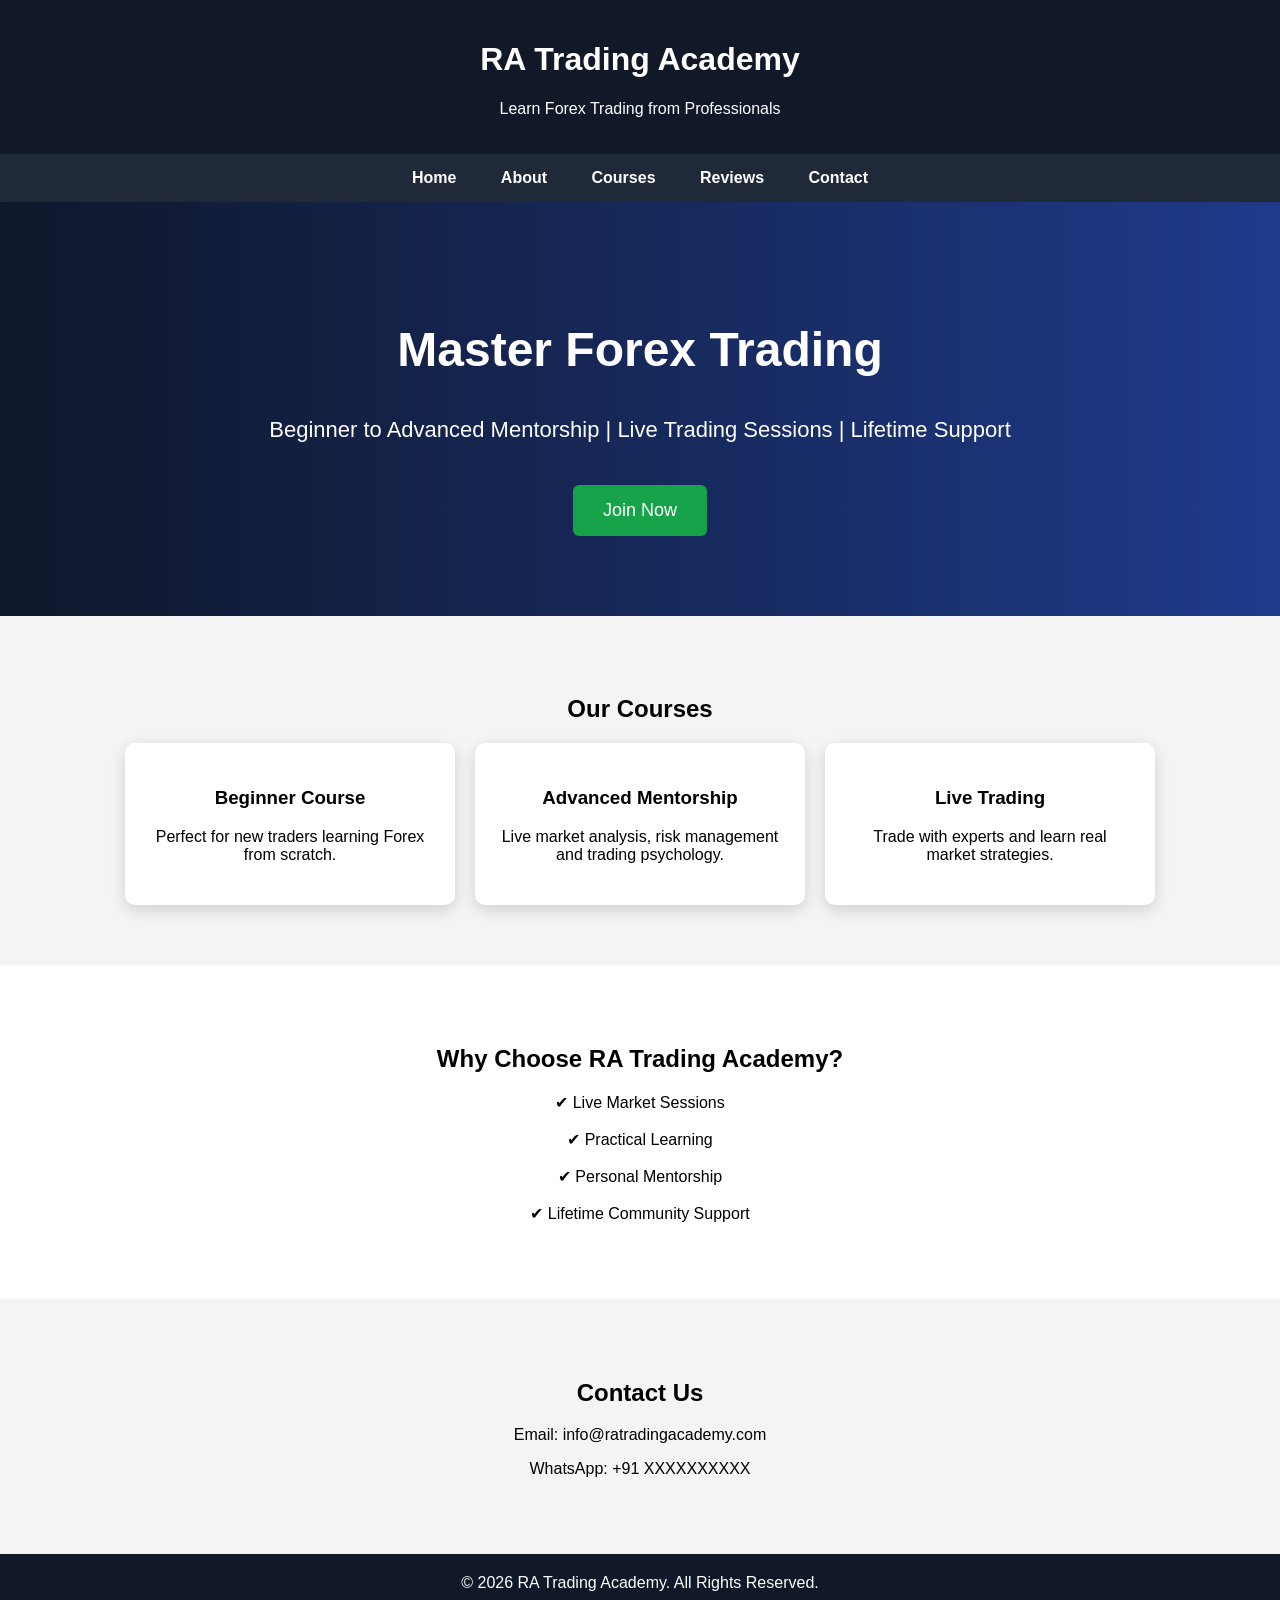
==== index.html @ 9c7c142a "Create index.html" ====
<!DOCTYPE html>
<html lang="en">
<head>
<meta charset="UTF-8">
<meta name="viewport" content="width=device-width, initial-scale=1.0">
<title>RA Trading Academy</title>

<style>
body{
font-family:Arial, sans-serif;
margin:0;
padding:0;
background:#f4f4f4;
}

header{
background:#111827;
color:white;
padding:20px;
text-align:center;
}

nav{
background:#1f2937;
padding:15px;
text-align:center;
}

nav a{
color:white;
text-decoration:none;
margin:20px;
font-weight:bold;
}

.hero{
padding:80px 20px;
text-align:center;
background:linear-gradient(to right,#0f172a,#1e3a8a);
color:white;
}

.hero h1{
font-size:48px;
}

.hero p{
font-size:22px;
}

.button{
display:inline-block;
padding:15px 30px;
background:#16a34a;
color:white;
text-decoration:none;
border-radius:6px;
margin-top:20px;
font-size:18px;
}

.section{
padding:60px;
text-align:center;
}

.cards{
display:flex;
justify-content:center;
gap:20px;
flex-wrap:wrap;
}

.card{
background:white;
padding:25px;
width:280px;
border-radius:10px;
box-shadow:0 5px 15px rgba(0,0,0,.15);
}

footer{
background:#111827;
color:white;
text-align:center;
padding:20px;
}
</style>

</head>

<body>

<header>
<h1>RA Trading Academy</h1>
<p>Learn Forex Trading from Professionals</p>
</header>

<nav>
<a href="#">Home</a>
<a href="#">About</a>
<a href="#">Courses</a>
<a href="#">Reviews</a>
<a href="#">Contact</a>
</nav>

<section class="hero">

<h1>Master Forex Trading</h1>

<p>Beginner to Advanced Mentorship | Live Trading Sessions | Lifetime Support</p>

<a class="button" href="https://wa.me/91YOURNUMBER">Join Now</a>

</section>

<section class="section">

<h2>Our Courses</h2>

<div class="cards">

<div class="card">
<h3>Beginner Course</h3>
<p>Perfect for new traders learning Forex from scratch.</p>
</div>

<div class="card">
<h3>Advanced Mentorship</h3>
<p>Live market analysis, risk management and trading psychology.</p>
</div>

<div class="card">
<h3>Live Trading</h3>
<p>Trade with experts and learn real market strategies.</p>
</div>

</div>

</section>

<section class="section" style="background:white;">

<h2>Why Choose RA Trading Academy?</h2>

<p>
✔ Live Market Sessions<br><br>
✔ Practical Learning<br><br>
✔ Personal Mentorship<br><br>
✔ Lifetime Community Support
</p>

</section>

<section class="section">

<h2>Contact Us</h2>

<p>Email: info@ratradingacademy.com</p>

<p>WhatsApp: +91 XXXXXXXXXX</p>

</section>

<footer>

© 2026 RA Trading Academy. All Rights Reserved.

</footer>

</body>

</html>
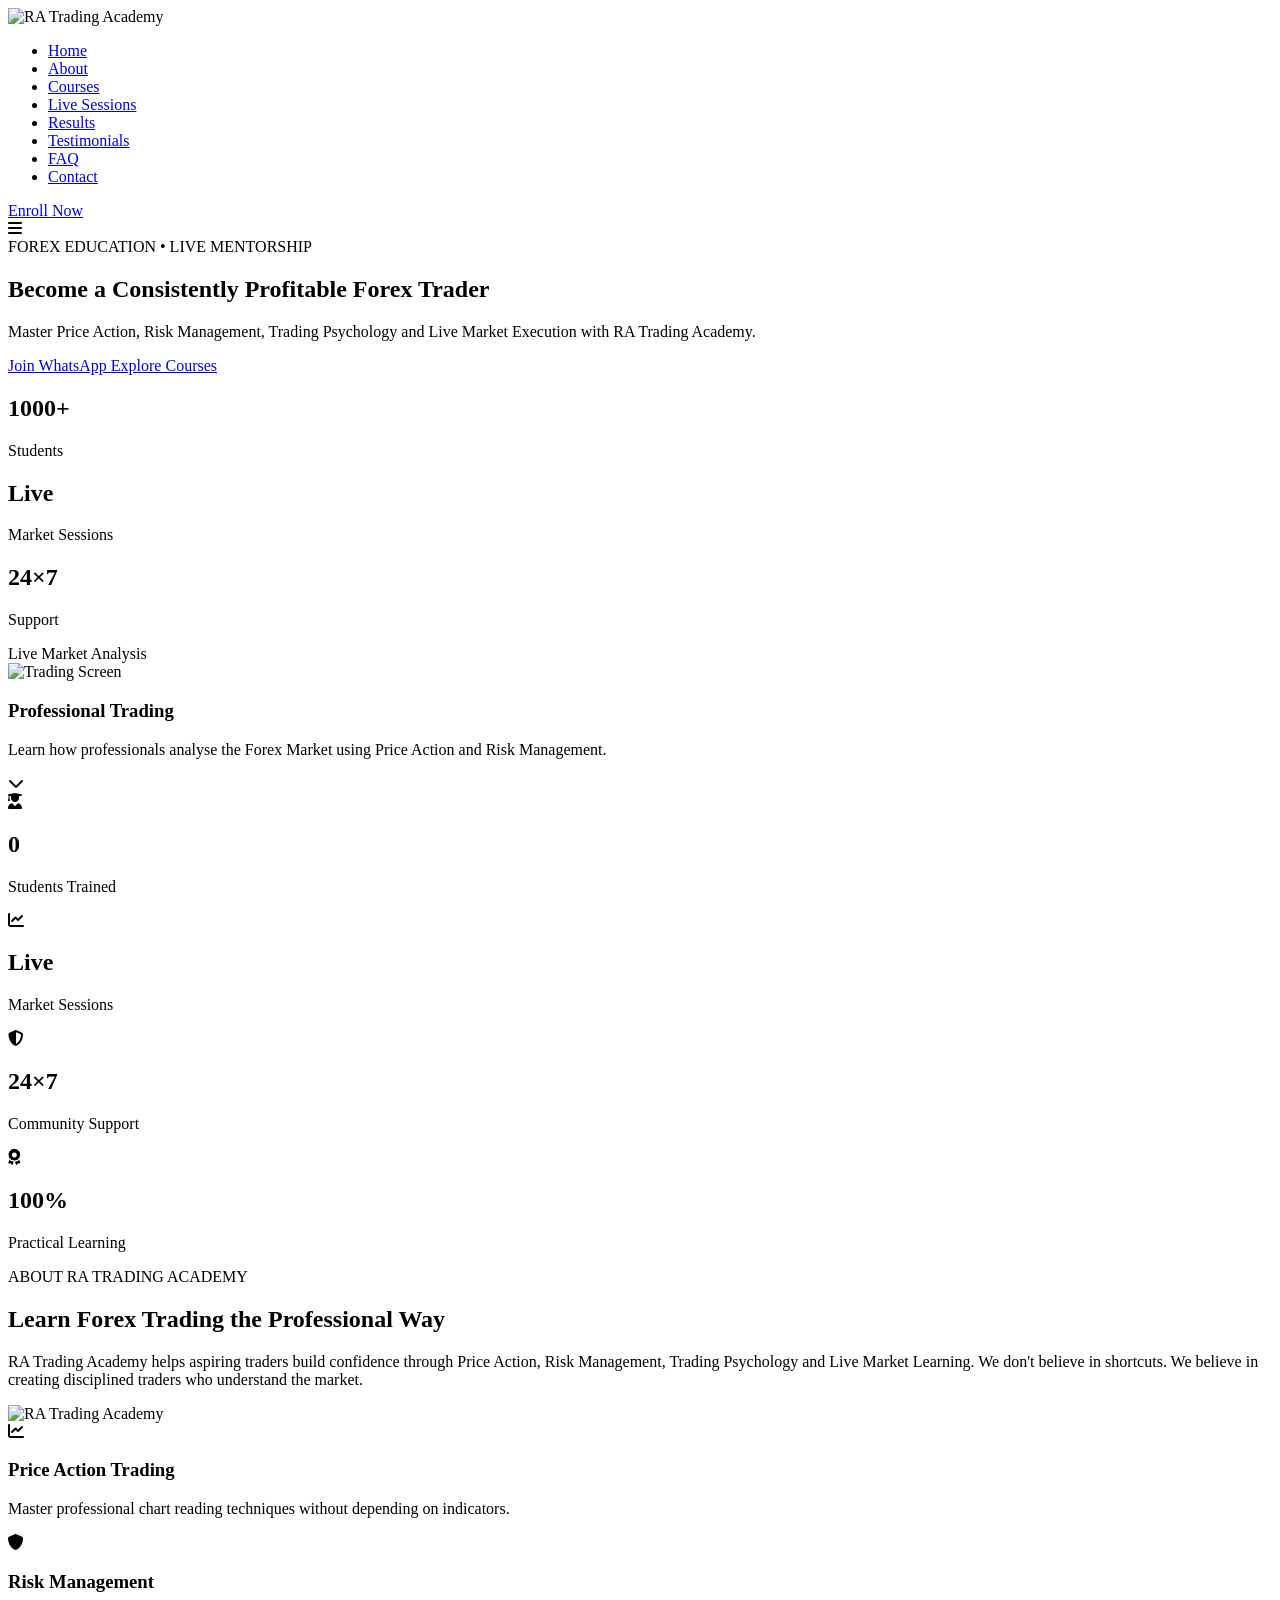
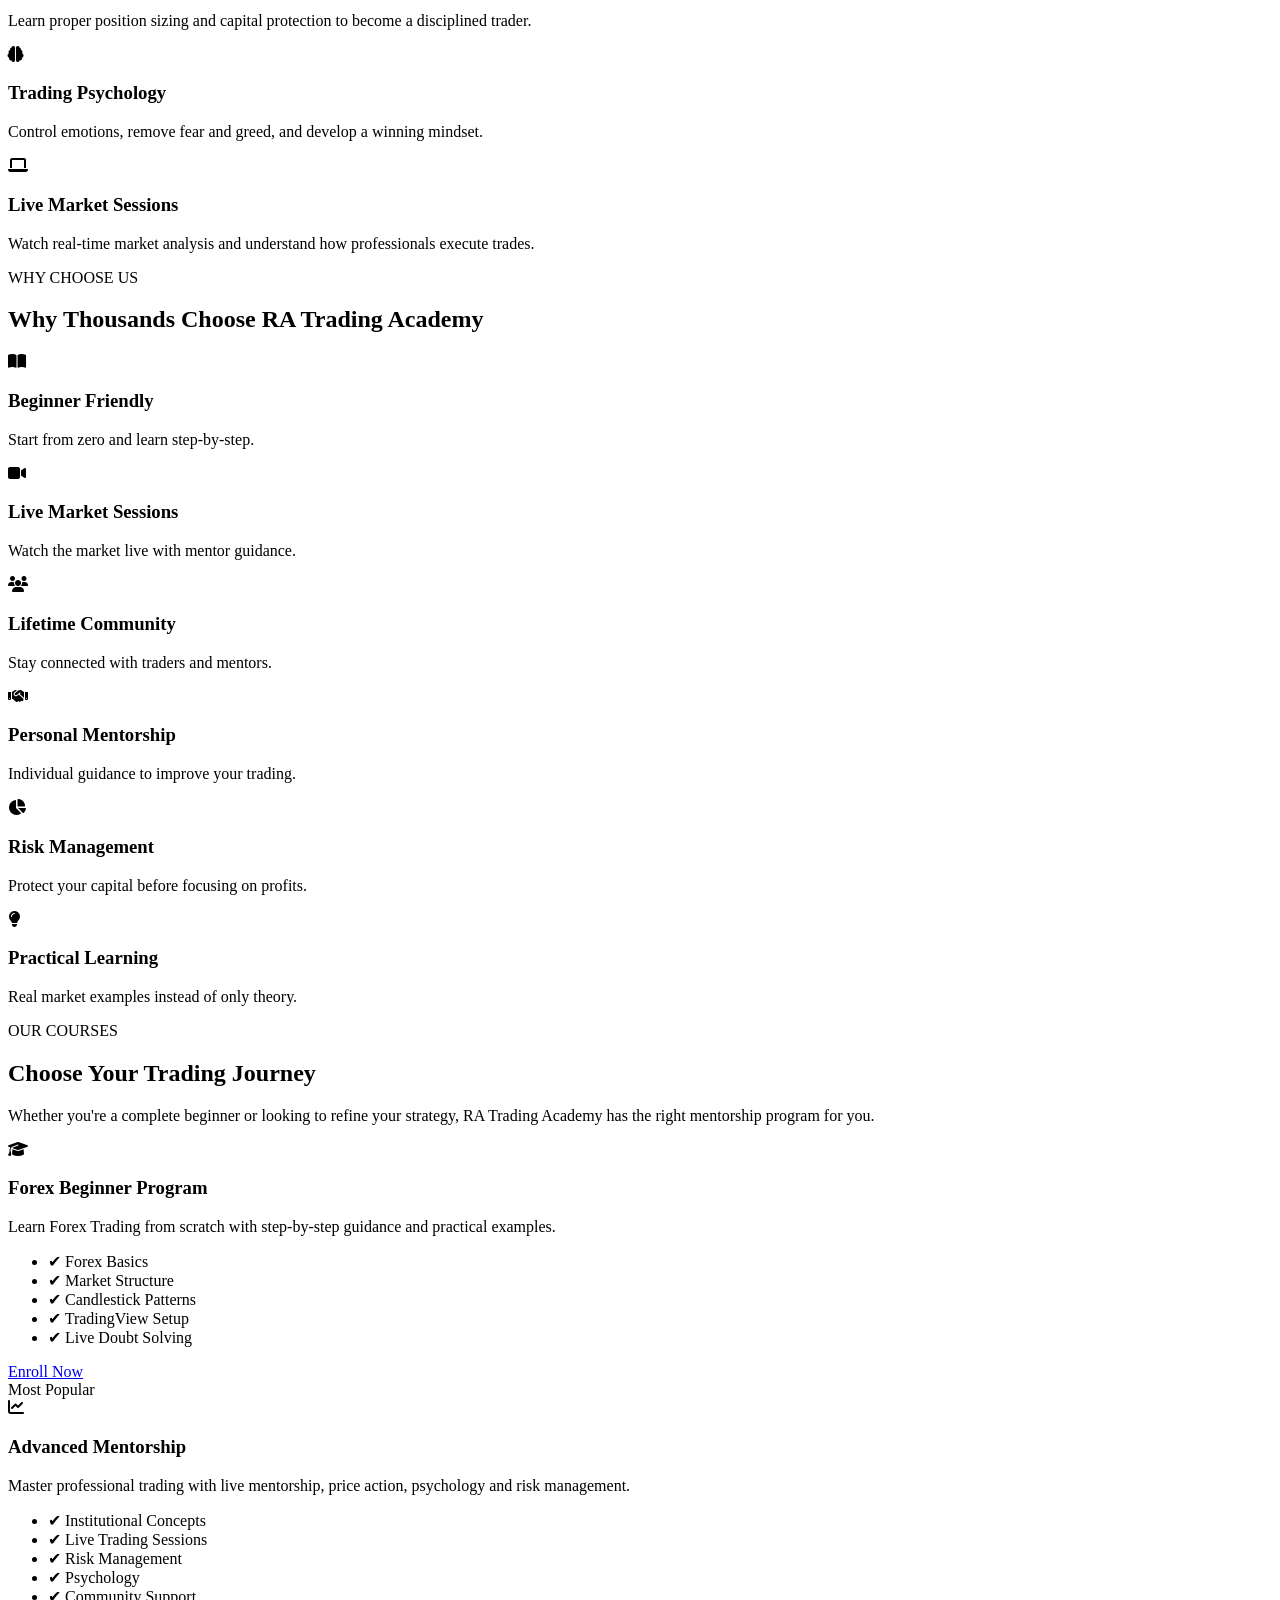
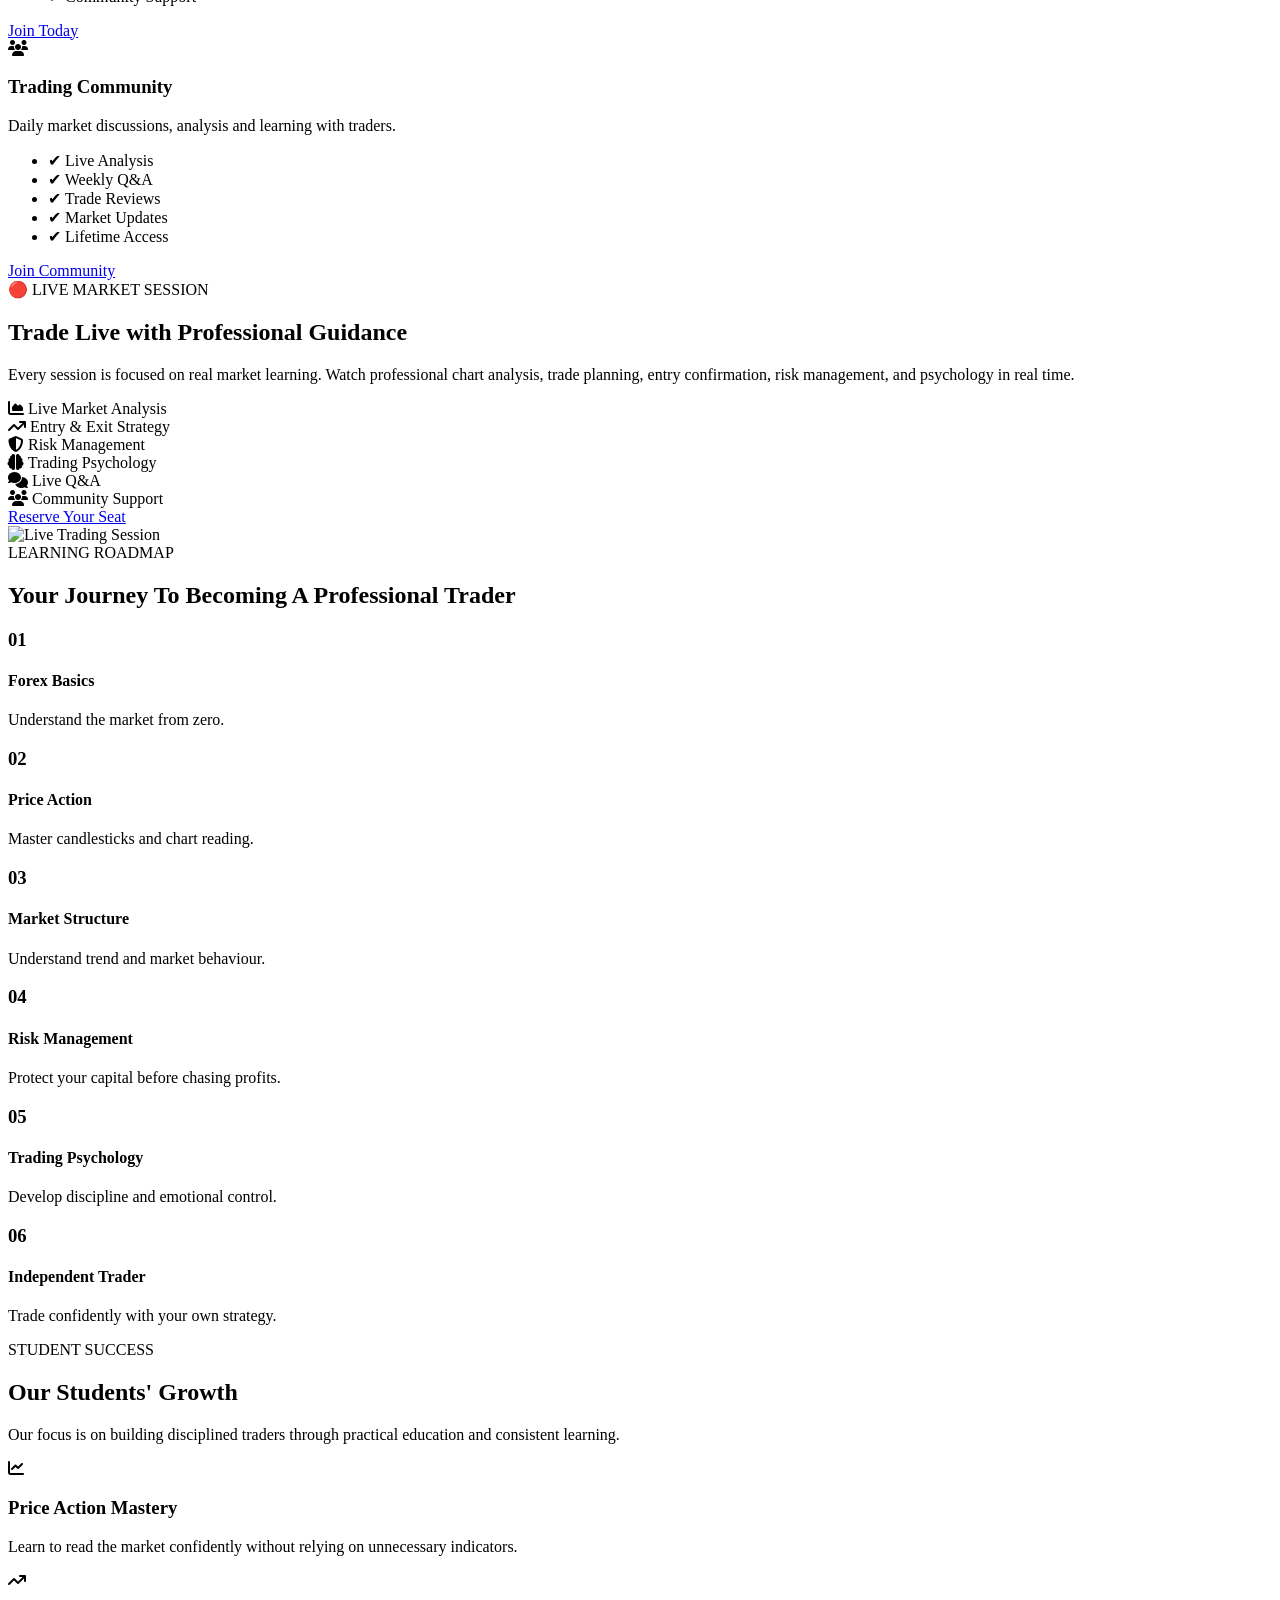
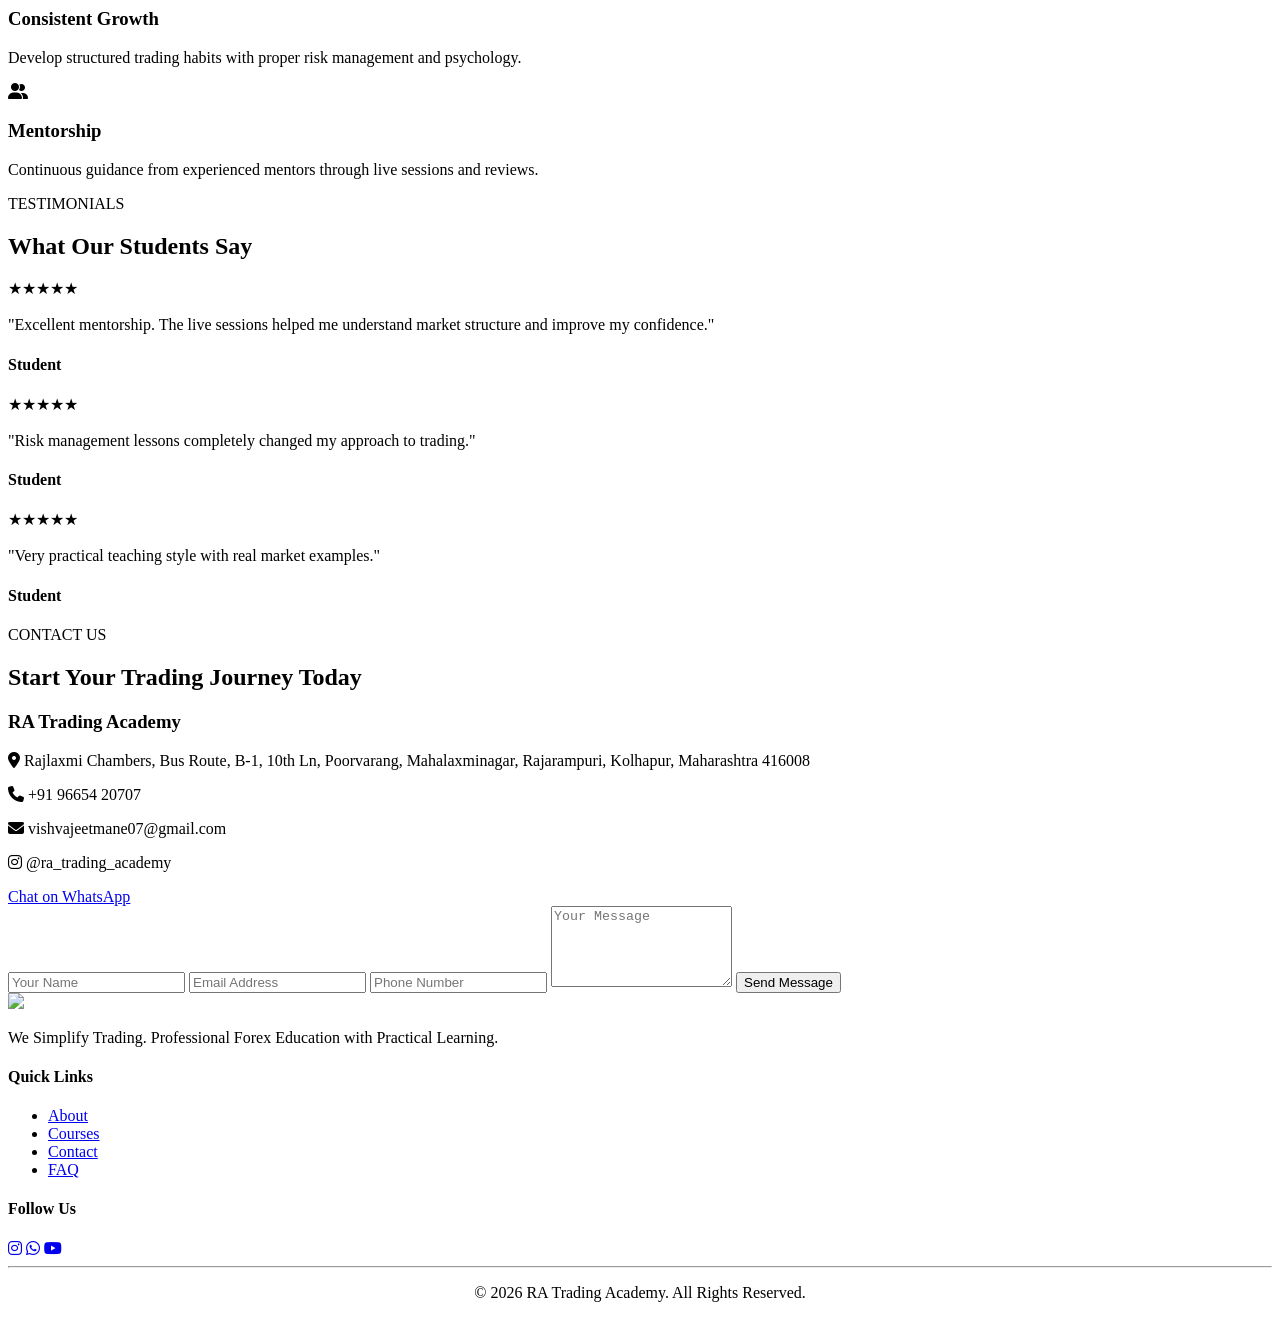
==== commit 5c745bfd: "Update index.html" ====
--- a/index.html
+++ b/index.html
@@ -1,173 +1,1085 @@
 <!DOCTYPE html>
 <html lang="en">
+
 <head>
+
 <meta charset="UTF-8">
+<meta http-equiv="X-UA-Compatible" content="IE=edge">
 <meta name="viewport" content="width=device-width, initial-scale=1.0">
-<title>RA Trading Academy</title>
-
-<style>
-body{
-font-family:Arial, sans-serif;
-margin:0;
-padding:0;
-background:#f4f4f4;
-}
-
-header{
-background:#111827;
-color:white;
-padding:20px;
-text-align:center;
-}
-
-nav{
-background:#1f2937;
-padding:15px;
-text-align:center;
-}
-
-nav a{
-color:white;
-text-decoration:none;
-margin:20px;
-font-weight:bold;
-}
-
-.hero{
-padding:80px 20px;
-text-align:center;
-background:linear-gradient(to right,#0f172a,#1e3a8a);
-color:white;
-}
-
-.hero h1{
-font-size:48px;
-}
-
-.hero p{
-font-size:22px;
-}
-
-.button{
-display:inline-block;
-padding:15px 30px;
-background:#16a34a;
-color:white;
-text-decoration:none;
-border-radius:6px;
-margin-top:20px;
-font-size:18px;
-}
-
-.section{
-padding:60px;
-text-align:center;
-}
-
-.cards{
-display:flex;
-justify-content:center;
-gap:20px;
-flex-wrap:wrap;
-}
-
-.card{
-background:white;
-padding:25px;
-width:280px;
-border-radius:10px;
-box-shadow:0 5px 15px rgba(0,0,0,.15);
-}
-
-footer{
-background:#111827;
-color:white;
-text-align:center;
-padding:20px;
-}
-</style>
+
+<title>RA Trading Academy | Master Forex Trading Professionally</title>
+
+<meta name="description"
+content="Join RA Trading Academy and master Forex Trading with Live Market Sessions, Price Action, Risk Management and Personal Mentorship.">
+
+<meta name="keywords"
+content="Forex Trading, Trading Academy, Price Action, Risk Management, Live Trading, Kolhapur">
+
+<meta name="author"
+content="RA Trading Academy">
+
+<link rel="preconnect" href="https://fonts.googleapis.com">
+
+<link rel="preconnect"
+href="https://fonts.gstatic.com"
+crossorigin>
+
+<link href="https://fonts.googleapis.com/css2?family=Poppins:wght@300;400;500;600;700;800&display=swap"
+rel="stylesheet">
+
+<link rel="stylesheet"
+href="css/style.css">
+
+<link rel="stylesheet"
+href="https://cdnjs.cloudflare.com/ajax/libs/font-awesome/6.6.0/css/all.min.css">
 
 </head>
 
 <body>
 
+<div class="loader">
+
+<div class="spinner"></div>
+
+</div>
+
 <header>
-<h1>RA Trading Academy</h1>
-<p>Learn Forex Trading from Professionals</p>
+
+<nav class="navbar">
+
+<div class="logo">
+
+<img src="images/logo.png" alt="RA Trading Academy">
+
+</div>
+
+<ul class="nav-links">
+
+<li><a href="#home">Home</a></li>
+
+<li><a href="#about">About</a></li>
+
+<li><a href="#courses">Courses</a></li>
+
+<li><a href="#live">Live Sessions</a></li>
+
+<li><a href="#results">Results</a></li>
+
+<li><a href="#reviews">Testimonials</a></li>
+
+<li><a href="#faq">FAQ</a></li>
+
+<li><a href="#contact">Contact</a></li>
+
+</ul>
+
+<a href="https://wa.me/919665420707" class="nav-btn">
+
+Enroll Now
+
+</a>
+
+<div class="menu-btn">
+
+<i class="fa-solid fa-bars"></i>
+
+</div>
+
+</nav>
+
 </header>
 
-<nav>
-<a href="#">Home</a>
-<a href="#">About</a>
-<a href="#">Courses</a>
-<a href="#">Reviews</a>
-<a href="#">Contact</a>
-</nav>
-
-<section class="hero">
-
-<h1>Master Forex Trading</h1>
-
-<p>Beginner to Advanced Mentorship | Live Trading Sessions | Lifetime Support</p>
-
-<a class="button" href="https://wa.me/91YOURNUMBER">Join Now</a>
+<section class="hero" id="home">
+
+<div class="hero-bg"></div>
+
+<div class="floating-circle circle1"></div>
+
+<div class="floating-circle circle2"></div>
+
+<div class="floating-circle circle3"></div>
+
+<div class="container">
+
+<div class="hero-left">
+
+<span class="hero-tag">
+
+FOREX EDUCATION • LIVE MENTORSHIP
+
+</span>
+
+<h1>
+
+Become a
+
+<span>Consistently</span>
+
+Profitable
+
+Forex Trader
+
+</h1>
+
+<p>
+
+Master Price Action, Risk Management,
+
+Trading Psychology and Live Market Execution
+
+with RA Trading Academy.
+
+</p>
+
+<div class="hero-buttons">
+
+<a href="https://wa.me/919665420707"
+
+class="btn-primary">
+
+Join WhatsApp
+
+</a>
+
+<a href="#courses"
+
+class="btn-secondary">
+
+Explore Courses
+
+</a>
+
+</div>
+
+<div class="hero-stats">
+
+<div>
+
+<h2>1000+</h2>
+
+<p>Students</p>
+
+</div>
+
+<div>
+
+<h2>Live</h2>
+
+<p>Market Sessions</p>
+
+</div>
+
+<div>
+
+<h2>24×7</h2>
+
+<p>Support</p>
+
+</div>
+
+</div>
+
+</div>
+
+<div class="hero-right">
+
+<div class="trading-card">
+
+<div class="card-header">
+
+<span class="green-dot"></span>
+
+Live Market Analysis
+
+</div>
+
+<img src="images/trading-screen.png"
+
+alt="Trading Screen">
+
+<div class="profit-box">
+
+<h3>Professional Trading</h3>
+
+<p>
+
+Learn how professionals analyse the Forex Market
+
+using Price Action and Risk Management.
+
+</p>
+
+</div>
+
+</div>
+
+</div>
+
+</div>
+
+<div class="scroll-down">
+
+<i class="fa-solid fa-chevron-down"></i>
+
+</div>
 
 </section>
-
-<section class="section">
-
-<h2>Our Courses</h2>
-
-<div class="cards">
-
-<div class="card">
-<h3>Beginner Course</h3>
-<p>Perfect for new traders learning Forex from scratch.</p>
-</div>
-
-<div class="card">
-<h3>Advanced Mentorship</h3>
-<p>Live market analysis, risk management and trading psychology.</p>
-</div>
-
-<div class="card">
-<h3>Live Trading</h3>
-<p>Trade with experts and learn real market strategies.</p>
-</div>
-
-</div>
+<!-- ===========================
+     Statistics Section
+============================ -->
+
+<section class="stats-section">
+
+    <div class="container stats-container">
+
+        <div class="stat-card">
+            <i class="fa-solid fa-user-graduate"></i>
+            <h2 class="counter" data-target="1000">0</h2>
+            <p>Students Trained</p>
+        </div>
+
+        <div class="stat-card">
+            <i class="fa-solid fa-chart-line"></i>
+            <h2>Live</h2>
+            <p>Market Sessions</p>
+        </div>
+
+        <div class="stat-card">
+            <i class="fa-solid fa-shield-halved"></i>
+            <h2>24×7</h2>
+            <p>Community Support</p>
+        </div>
+
+        <div class="stat-card">
+            <i class="fa-solid fa-award"></i>
+            <h2>100%</h2>
+            <p>Practical Learning</p>
+        </div>
+
+    </div>
 
 </section>
 
-<section class="section" style="background:white;">
-
-<h2>Why Choose RA Trading Academy?</h2>
-
-<p>
-✔ Live Market Sessions<br><br>
-✔ Practical Learning<br><br>
-✔ Personal Mentorship<br><br>
-✔ Lifetime Community Support
-</p>
+<!-- ===========================
+      About Section
+============================ -->
+
+<section class="about" id="about">
+
+<div class="container">
+
+<div class="section-title">
+
+<span>ABOUT RA TRADING ACADEMY</span>
+
+<h2>
+Learn Forex Trading the Professional Way
+</h2>
+
+<p>
+
+RA Trading Academy helps aspiring traders build confidence through
+Price Action, Risk Management, Trading Psychology and Live Market
+Learning.
+
+We don't believe in shortcuts.
+
+We believe in creating disciplined traders who understand the market.
+
+</p>
+
+</div>
+
+<div class="about-grid">
+
+<div class="about-image">
+
+<img src="images/about-trader.png" alt="RA Trading Academy">
+
+</div>
+
+<div class="about-content">
+
+<div class="feature-box">
+
+<i class="fa-solid fa-chart-line"></i>
+
+<div>
+
+<h3>Price Action Trading</h3>
+
+<p>
+
+Master professional chart reading techniques
+without depending on indicators.
+
+</p>
+
+</div>
+
+</div>
+
+<div class="feature-box">
+
+<i class="fa-solid fa-shield"></i>
+
+<div>
+
+<h3>Risk Management</h3>
+
+<p>
+
+Learn proper position sizing and capital
+protection to become a disciplined trader.
+
+</p>
+
+</div>
+
+</div>
+
+<div class="feature-box">
+
+<i class="fa-solid fa-brain"></i>
+
+<div>
+
+<h3>Trading Psychology</h3>
+
+<p>
+
+Control emotions, remove fear and greed,
+and develop a winning mindset.
+
+</p>
+
+</div>
+
+</div>
+
+<div class="feature-box">
+
+<i class="fa-solid fa-laptop"></i>
+
+<div>
+
+<h3>Live Market Sessions</h3>
+
+<p>
+
+Watch real-time market analysis and
+understand how professionals execute trades.
+
+</p>
+
+</div>
+
+</div>
+
+</div>
+
+</div>
+
+</div>
 
 </section>
 
-<section class="section">
-
-<h2>Contact Us</h2>
-
-<p>Email: info@ratradingacademy.com</p>
-
-<p>WhatsApp: +91 XXXXXXXXXX</p>
+<!-- ===========================
+      Why Choose Us
+============================ -->
+
+<section class="why-us">
+
+<div class="container">
+
+<div class="section-title">
+
+<span>WHY CHOOSE US</span>
+
+<h2>
+Why Thousands Choose RA Trading Academy
+</h2>
+
+</div>
+
+<div class="why-grid">
+
+<div class="why-card">
+
+<i class="fa-solid fa-book-open"></i>
+
+<h3>Beginner Friendly</h3>
+
+<p>
+
+Start from zero and learn step-by-step.
+
+</p>
+
+</div>
+
+<div class="why-card">
+
+<i class="fa-solid fa-video"></i>
+
+<h3>Live Market Sessions</h3>
+
+<p>
+
+Watch the market live with mentor guidance.
+
+</p>
+
+</div>
+
+<div class="why-card">
+
+<i class="fa-solid fa-users"></i>
+
+<h3>Lifetime Community</h3>
+
+<p>
+
+Stay connected with traders and mentors.
+
+</p>
+
+</div>
+
+<div class="why-card">
+
+<i class="fa-solid fa-handshake"></i>
+
+<h3>Personal Mentorship</h3>
+
+<p>
+
+Individual guidance to improve your trading.
+
+</p>
+
+</div>
+
+<div class="why-card">
+
+<i class="fa-solid fa-chart-pie"></i>
+
+<h3>Risk Management</h3>
+
+<p>
+
+Protect your capital before focusing on profits.
+
+</p>
+
+</div>
+
+<div class="why-card">
+
+<i class="fa-solid fa-lightbulb"></i>
+
+<h3>Practical Learning</h3>
+
+<p>
+
+Real market examples instead of only theory.
+
+</p>
+
+</div>
+
+</div>
+
+</div>
 
 </section>
+<!-- ===========================
+        OUR COURSES
+=========================== -->
+
+<section class="courses" id="courses">
+
+    <div class="container">
+
+        <div class="section-title">
+
+            <span>OUR COURSES</span>
+
+            <h2>Choose Your Trading Journey</h2>
+
+            <p>
+                Whether you're a complete beginner or looking to refine your
+                strategy, RA Trading Academy has the right mentorship program
+                for you.
+            </p>
+
+        </div>
+
+        <div class="course-grid">
+
+            <div class="course-card">
+
+                <div class="course-icon">
+                    <i class="fa-solid fa-graduation-cap"></i>
+                </div>
+
+                <h3>Forex Beginner Program</h3>
+
+                <p>
+                    Learn Forex Trading from scratch with step-by-step
+                    guidance and practical examples.
+                </p>
+
+                <ul>
+
+                    <li>✔ Forex Basics</li>
+
+                    <li>✔ Market Structure</li>
+
+                    <li>✔ Candlestick Patterns</li>
+
+                    <li>✔ TradingView Setup</li>
+
+                    <li>✔ Live Doubt Solving</li>
+
+                </ul>
+
+                <a href="https://wa.me/919665420707" class="course-btn">
+
+                    Enroll Now
+
+                </a>
+
+            </div>
+
+            <div class="course-card featured">
+
+                <span class="badge">Most Popular</span>
+
+                <div class="course-icon">
+
+                    <i class="fa-solid fa-chart-line"></i>
+
+                </div>
+
+                <h3>Advanced Mentorship</h3>
+
+                <p>
+
+                    Master professional trading with live mentorship,
+                    price action, psychology and risk management.
+
+                </p>
+
+                <ul>
+
+                    <li>✔ Institutional Concepts</li>
+
+                    <li>✔ Live Trading Sessions</li>
+
+                    <li>✔ Risk Management</li>
+
+                    <li>✔ Psychology</li>
+
+                    <li>✔ Community Support</li>
+
+                </ul>
+
+                <a href="https://wa.me/919665420707" class="course-btn">
+
+                    Join Today
+
+                </a>
+
+            </div>
+
+            <div class="course-card">
+
+                <div class="course-icon">
+
+                    <i class="fa-solid fa-users"></i>
+
+                </div>
+
+                <h3>Trading Community</h3>
+
+                <p>
+
+                    Daily market discussions,
+                    analysis and learning with traders.
+
+                </p>
+
+                <ul>
+
+                    <li>✔ Live Analysis</li>
+
+                    <li>✔ Weekly Q&A</li>
+
+                    <li>✔ Trade Reviews</li>
+
+                    <li>✔ Market Updates</li>
+
+                    <li>✔ Lifetime Access</li>
+
+                </ul>
+
+                <a href="https://wa.me/919665420707" class="course-btn">
+
+                    Join Community
+
+                </a>
+
+            </div>
+
+        </div>
+
+    </div>
+
+</section>
+
+
+
+<!-- ===========================
+      LIVE MARKET SESSION
+=========================== -->
+
+<section class="live-session" id="live">
+
+<div class="container live-container">
+
+<div class="live-left">
+
+<span class="live-tag">
+
+🔴 LIVE MARKET SESSION
+
+</span>
+
+<h2>
+
+Trade Live with Professional Guidance
+
+</h2>
+
+<p>
+
+Every session is focused on real market learning.
+Watch professional chart analysis,
+trade planning,
+entry confirmation,
+risk management,
+and psychology in real time.
+
+</p>
+
+<div class="live-features">
+
+<div>
+
+<i class="fa-solid fa-chart-area"></i>
+
+<span>Live Market Analysis</span>
+
+</div>
+
+<div>
+
+<i class="fa-solid fa-arrow-trend-up"></i>
+
+<span>Entry & Exit Strategy</span>
+
+</div>
+
+<div>
+
+<i class="fa-solid fa-shield-halved"></i>
+
+<span>Risk Management</span>
+
+</div>
+
+<div>
+
+<i class="fa-solid fa-brain"></i>
+
+<span>Trading Psychology</span>
+
+</div>
+
+<div>
+
+<i class="fa-solid fa-comments"></i>
+
+<span>Live Q&A</span>
+
+</div>
+
+<div>
+
+<i class="fa-solid fa-users"></i>
+
+<span>Community Support</span>
+
+</div>
+
+</div>
+
+<a href="https://wa.me/919665420707"
+
+class="btn-primary">
+
+Reserve Your Seat
+
+</a>
+
+</div>
+
+<div class="live-right">
+
+<img src="images/live-session.png"
+
+alt="Live Trading Session">
+
+</div>
+
+</div>
+
+</section>
+
+
+
+<!-- ===========================
+        LEARNING ROADMAP
+=========================== -->
+
+<section class="roadmap">
+
+<div class="container">
+
+<div class="section-title">
+
+<span>LEARNING ROADMAP</span>
+
+<h2>
+
+Your Journey To Becoming A Professional Trader
+
+</h2>
+
+</div>
+
+<div class="timeline">
+
+<div class="step">
+
+<h3>01</h3>
+
+<h4>Forex Basics</h4>
+
+<p>Understand the market from zero.</p>
+
+</div>
+
+<div class="step">
+
+<h3>02</h3>
+
+<h4>Price Action</h4>
+
+<p>Master candlesticks and chart reading.</p>
+
+</div>
+
+<div class="step">
+
+<h3>03</h3>
+
+<h4>Market Structure</h4>
+
+<p>Understand trend and market behaviour.</p>
+
+</div>
+
+<div class="step">
+
+<h3>04</h3>
+
+<h4>Risk Management</h4>
+
+<p>Protect your capital before chasing profits.</p>
+
+</div>
+
+<div class="step">
+
+<h3>05</h3>
+
+<h4>Trading Psychology</h4>
+
+<p>Develop discipline and emotional control.</p>
+
+</div>
+
+<div class="step">
+
+<h3>06</h3>
+
+<h4>Independent Trader</h4>
+
+<p>Trade confidently with your own strategy.</p>
+
+</div>
+
+</div>
+
+</div>
+
+</section>
+  <!-- ===========================
+        STUDENT RESULTS
+=========================== -->
+
+<section class="results" id="results">
+
+    <div class="container">
+
+        <div class="section-title">
+            <span>STUDENT SUCCESS</span>
+            <h2>Our Students' Growth</h2>
+            <p>Our focus is on building disciplined traders through practical education and consistent learning.</p>
+        </div>
+
+        <div class="results-grid">
+
+            <div class="result-card">
+                <i class="fa-solid fa-chart-line"></i>
+                <h3>Price Action Mastery</h3>
+                <p>Learn to read the market confidently without relying on unnecessary indicators.</p>
+            </div>
+
+            <div class="result-card">
+                <i class="fa-solid fa-arrow-trend-up"></i>
+                <h3>Consistent Growth</h3>
+                <p>Develop structured trading habits with proper risk management and psychology.</p>
+            </div>
+
+            <div class="result-card">
+                <i class="fa-solid fa-user-group"></i>
+                <h3>Mentorship</h3>
+                <p>Continuous guidance from experienced mentors through live sessions and reviews.</p>
+            </div>
+
+        </div>
+
+    </div>
+
+</section>
+
+<!-- ===========================
+      TESTIMONIALS
+=========================== -->
+
+<section class="testimonials" id="reviews">
+
+<div class="container">
+
+<div class="section-title">
+
+<span>TESTIMONIALS</span>
+
+<h2>What Our Students Say</h2>
+
+</div>
+
+<div class="testimonial-slider">
+
+<div class="testimonial-card">
+
+<p>
+
+★★★★★
+
+<br><br>
+
+"Excellent mentorship. The live sessions helped me understand market structure and improve my confidence."
+
+</p>
+
+<h4>Student</h4>
+
+</div>
+
+<div class="testimonial-card">
+
+<p>
+
+★★★★★
+
+<br><br>
+
+"Risk management lessons completely changed my approach to trading."
+
+</p>
+
+<h4>Student</h4>
+
+</div>
+
+<div class="testimonial-card">
+
+<p>
+
+★★★★★
+
+<br><br>
+
+"Very practical teaching style with real market examples."
+
+</p>
+
+<h4>Student</h4>
+
+</div>
+
+</div>
+
+</div>
+
+</section>
+
+<!-- ===========================
+      CONTACT
+=========================== -->
+
+<section class="contact" id="contact">
+
+<div class="container">
+
+<div class="section-title">
+
+<span>CONTACT US</span>
+
+<h2>Start Your Trading Journey Today</h2>
+
+</div>
+
+<div class="contact-grid">
+
+<div>
+
+<h3>RA Trading Academy</h3>
+
+<p><i class="fa-solid fa-location-dot"></i> Rajlaxmi Chambers, Bus Route, B-1, 10th Ln, Poorvarang, Mahalaxminagar, Rajarampuri, Kolhapur, Maharashtra 416008</p>
+
+<p><i class="fa-solid fa-phone"></i> +91 96654 20707</p>
+
+<p><i class="fa-solid fa-envelope"></i> vishvajeetmane07@gmail.com</p>
+
+<p><i class="fa-brands fa-instagram"></i> @ra_trading_academy</p>
+
+<a href="https://wa.me/919665420707" class="btn-primary">
+
+Chat on WhatsApp
+
+</a>
+
+</div>
+
+<div>
+
+<form>
+
+<input type="text" placeholder="Your Name" required>
+
+<input type="email" placeholder="Email Address" required>
+
+<input type="tel" placeholder="Phone Number">
+
+<textarea rows="5" placeholder="Your Message"></textarea>
+
+<button class="btn-primary">
+
+Send Message
+
+</button>
+
+</form>
+
+</div>
+
+</div>
+
+</div>
+
+</section>
 
 <footer>
 
+<div class="container">
+
+<div class="footer-content">
+
+<div>
+
+<img src="images/logo.png" width="120">
+
+<p>
+
+We Simplify Trading.
+
+Professional Forex Education with Practical Learning.
+
+</p>
+
+</div>
+
+<div>
+
+<h4>Quick Links</h4>
+
+<ul>
+
+<li><a href="#about">About</a></li>
+
+<li><a href="#courses">Courses</a></li>
+
+<li><a href="#contact">Contact</a></li>
+
+<li><a href="#faq">FAQ</a></li>
+
+</ul>
+
+</div>
+
+<div>
+
+<h4>Follow Us</h4>
+
+<a href="#"><i class="fab fa-instagram"></i></a>
+
+<a href="#"><i class="fab fa-whatsapp"></i></a>
+
+<a href="#"><i class="fab fa-youtube"></i></a>
+
+</div>
+
+</div>
+
+<hr>
+
+<p style="text-align:center;">
+
 © 2026 RA Trading Academy. All Rights Reserved.
 
+</p>
+
+</div>
+
 </footer>
 
+<script src="js/script.js"></script>
+
 </body>
 
 </html>
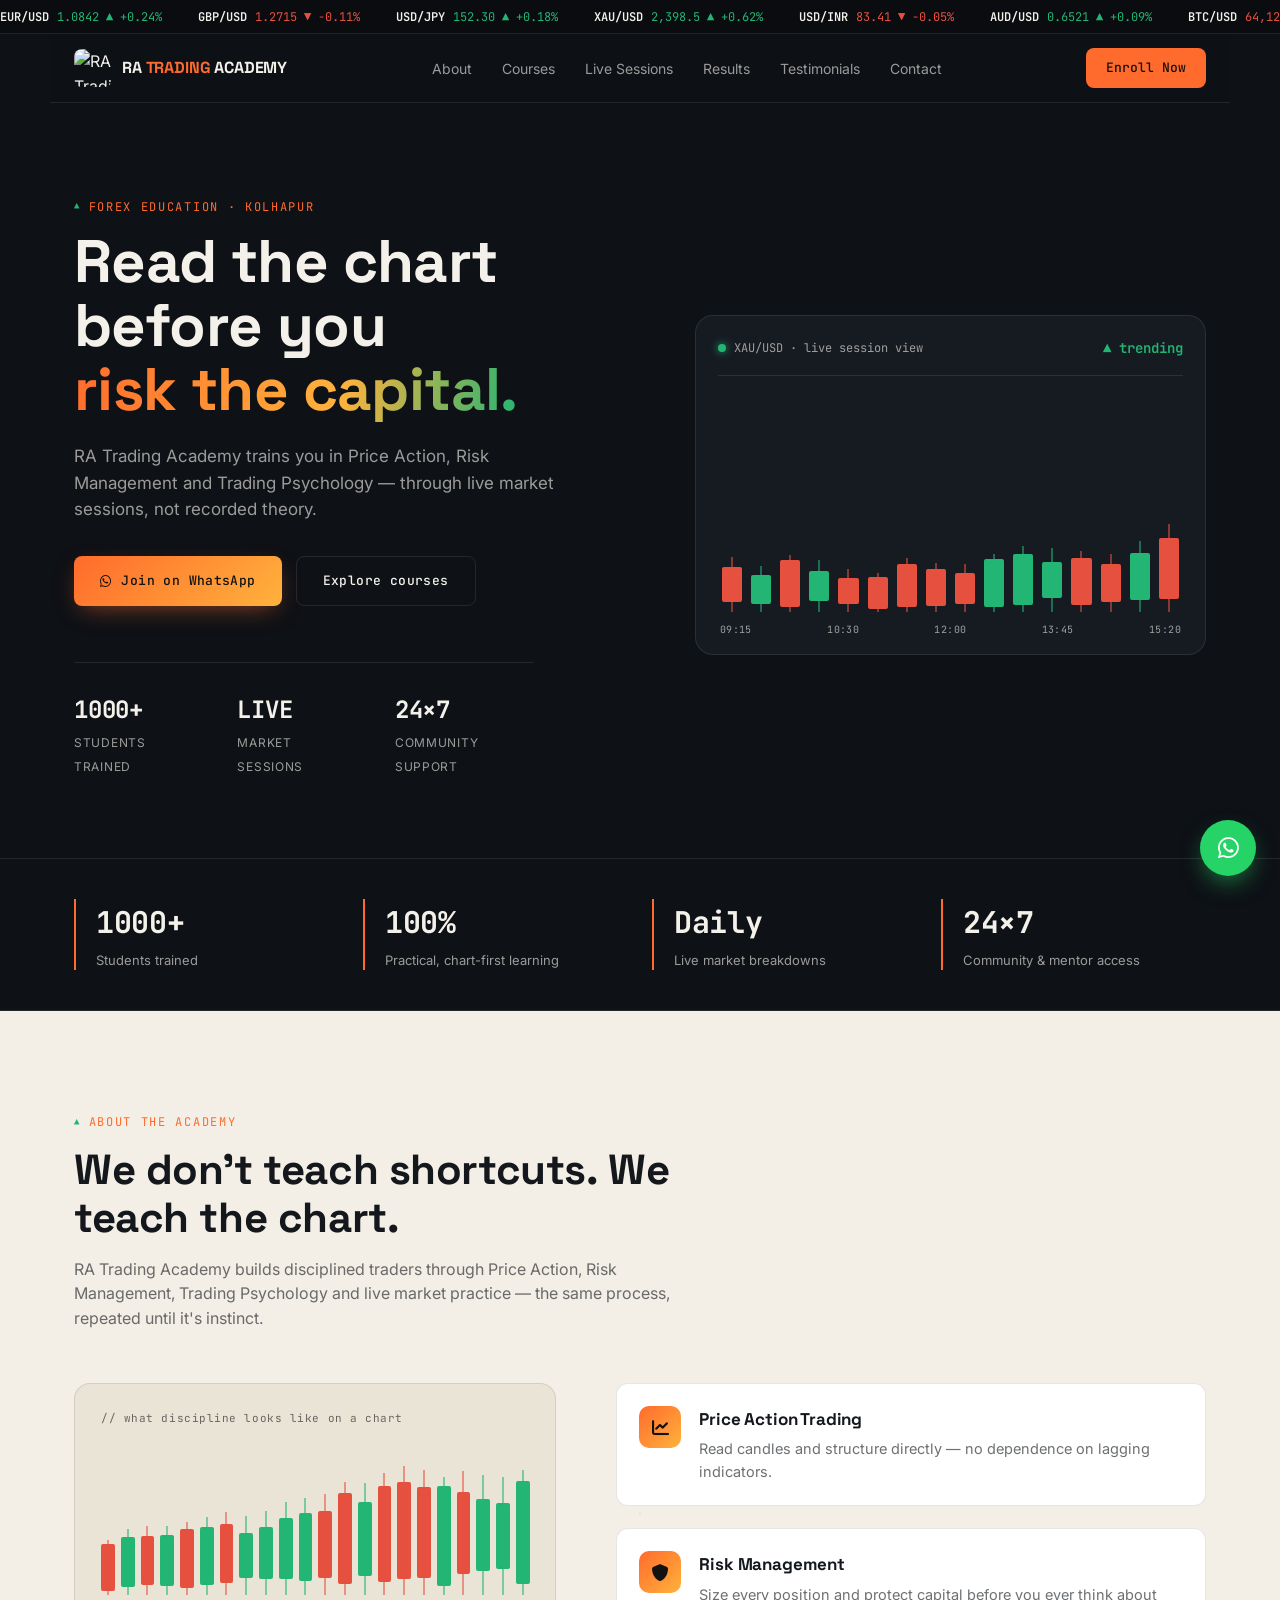
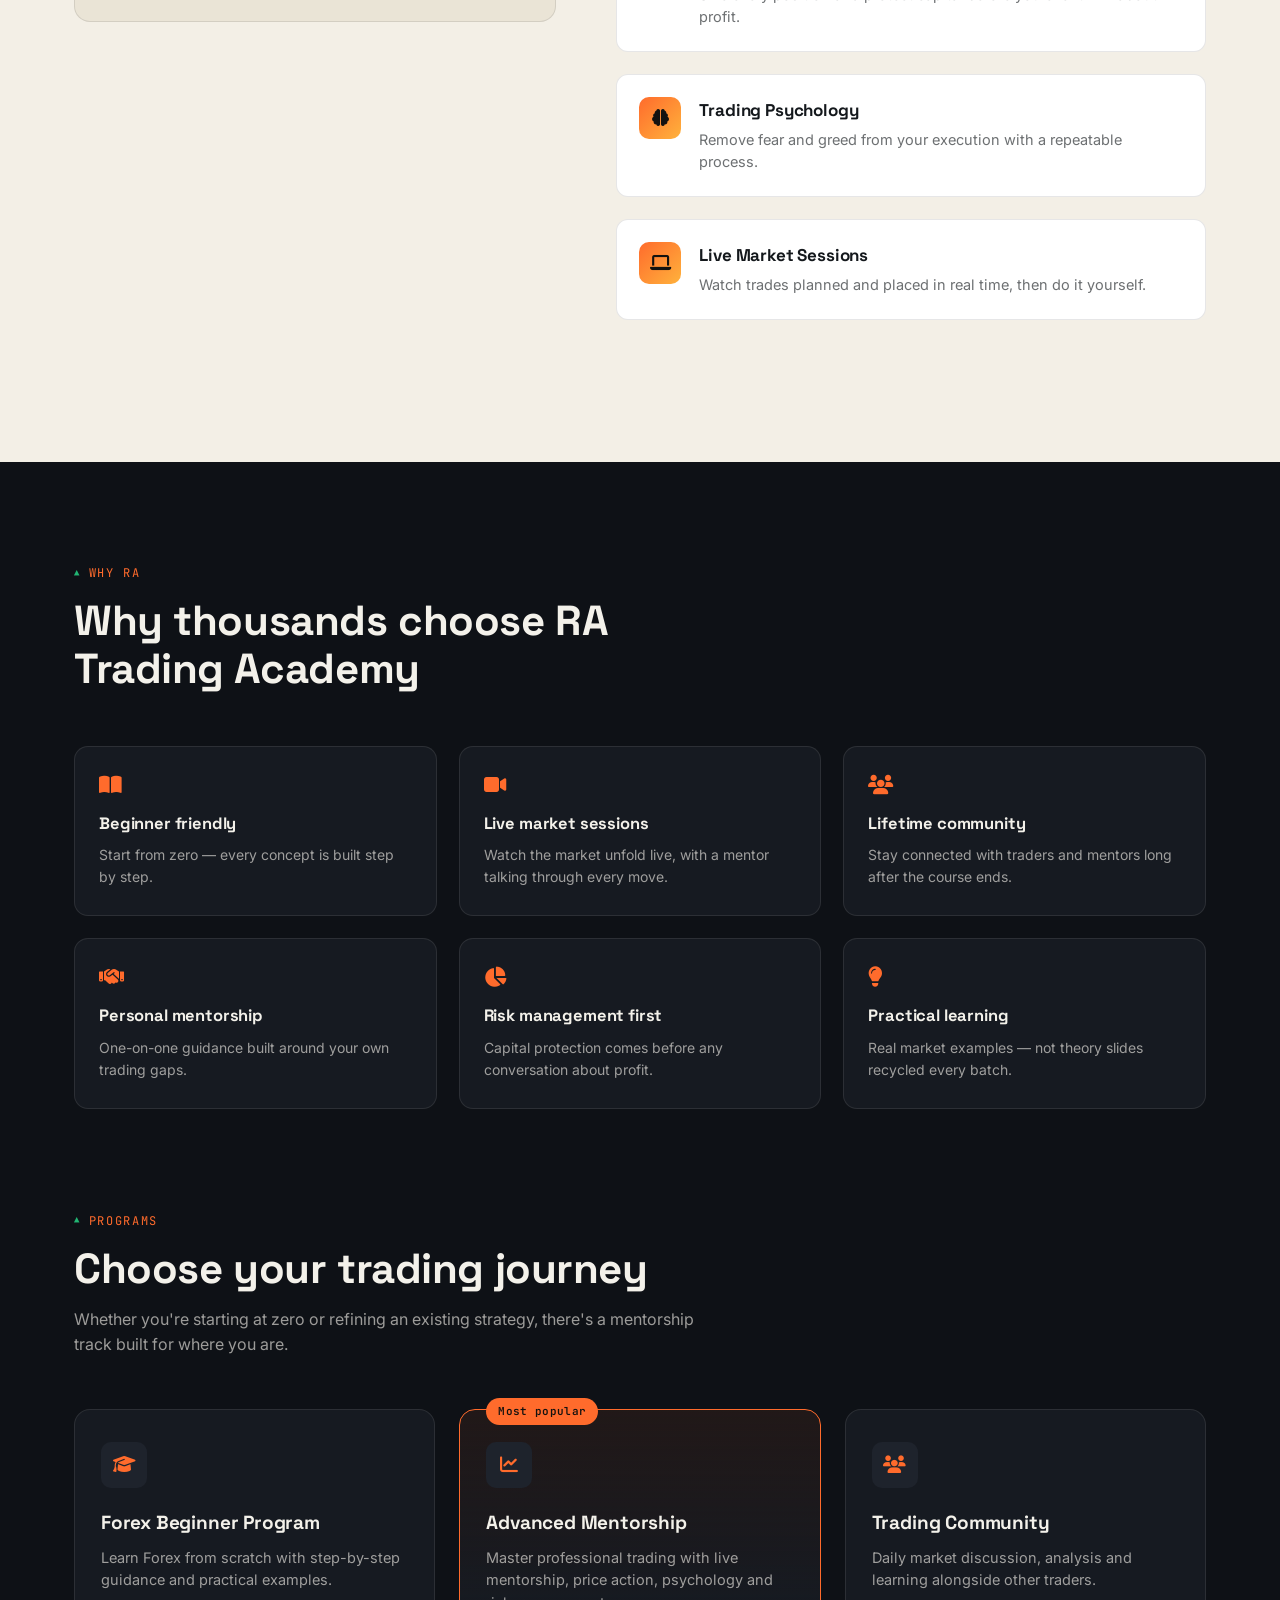
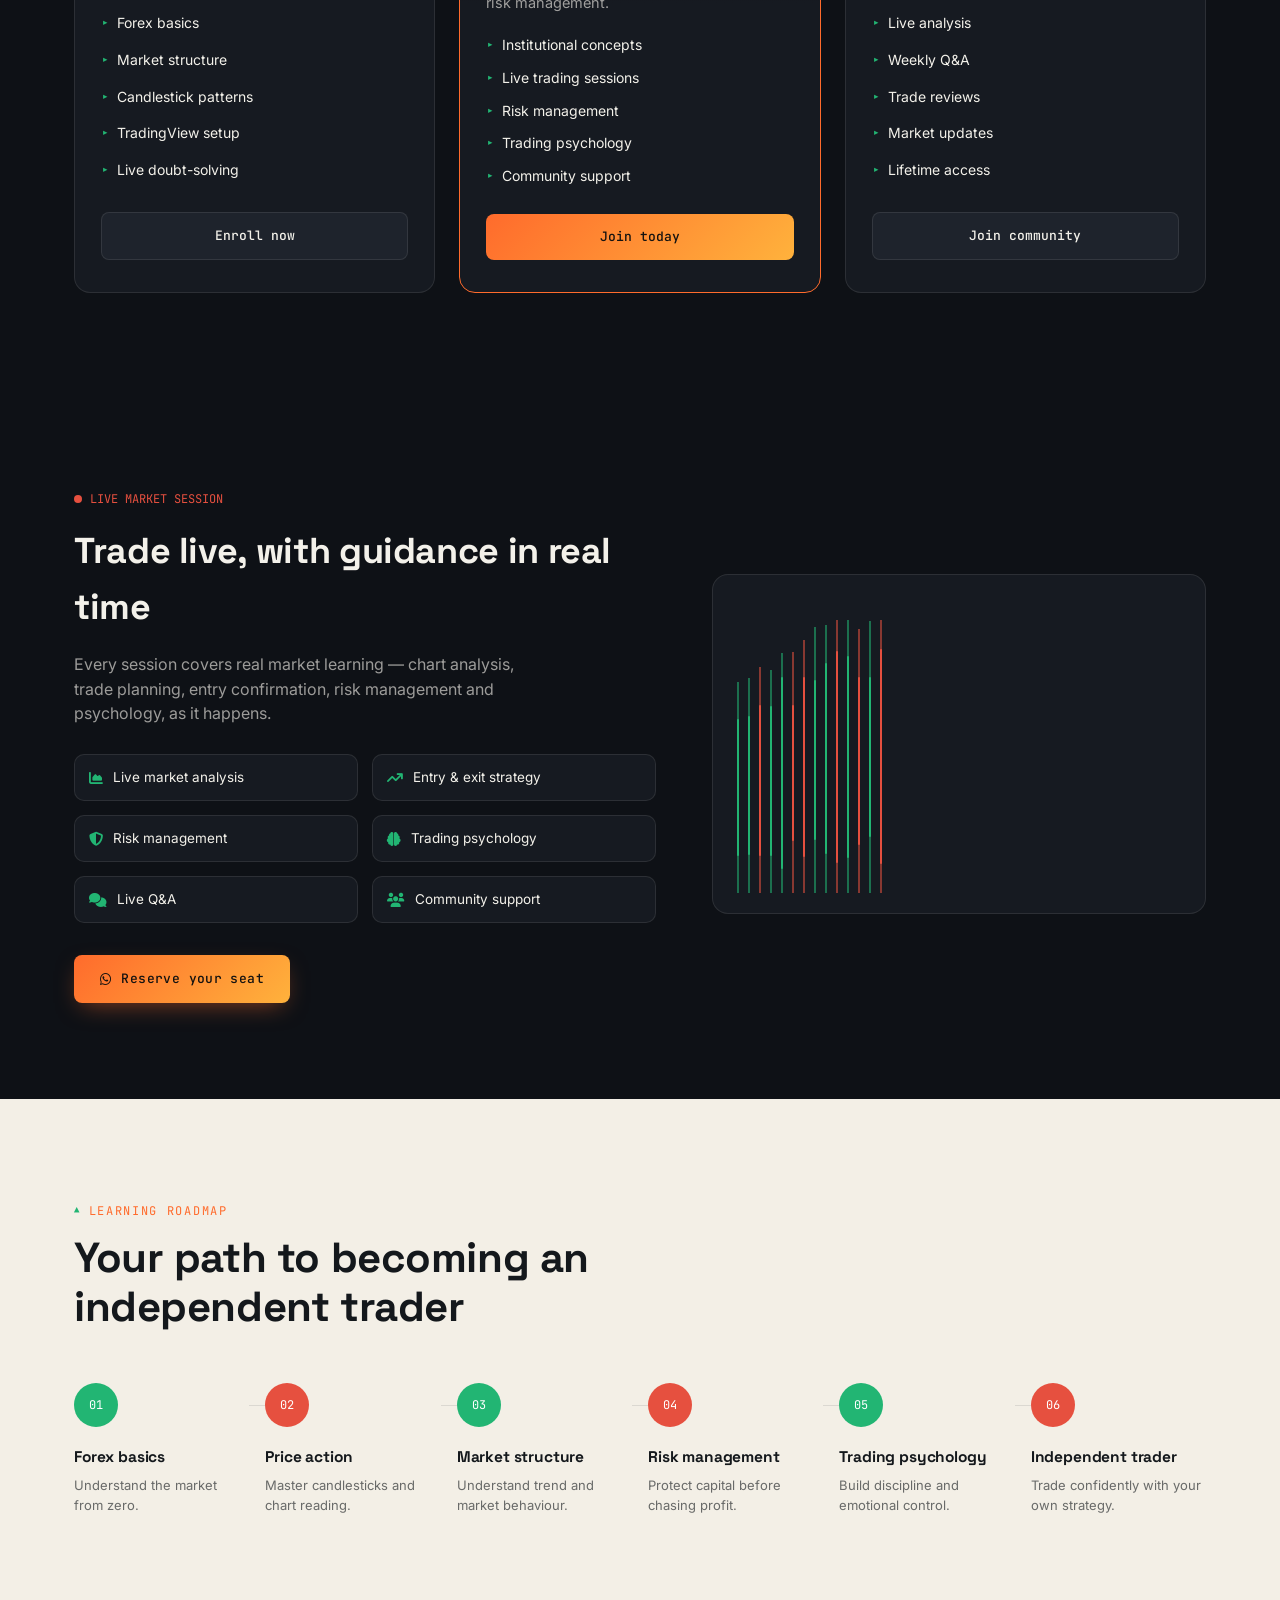
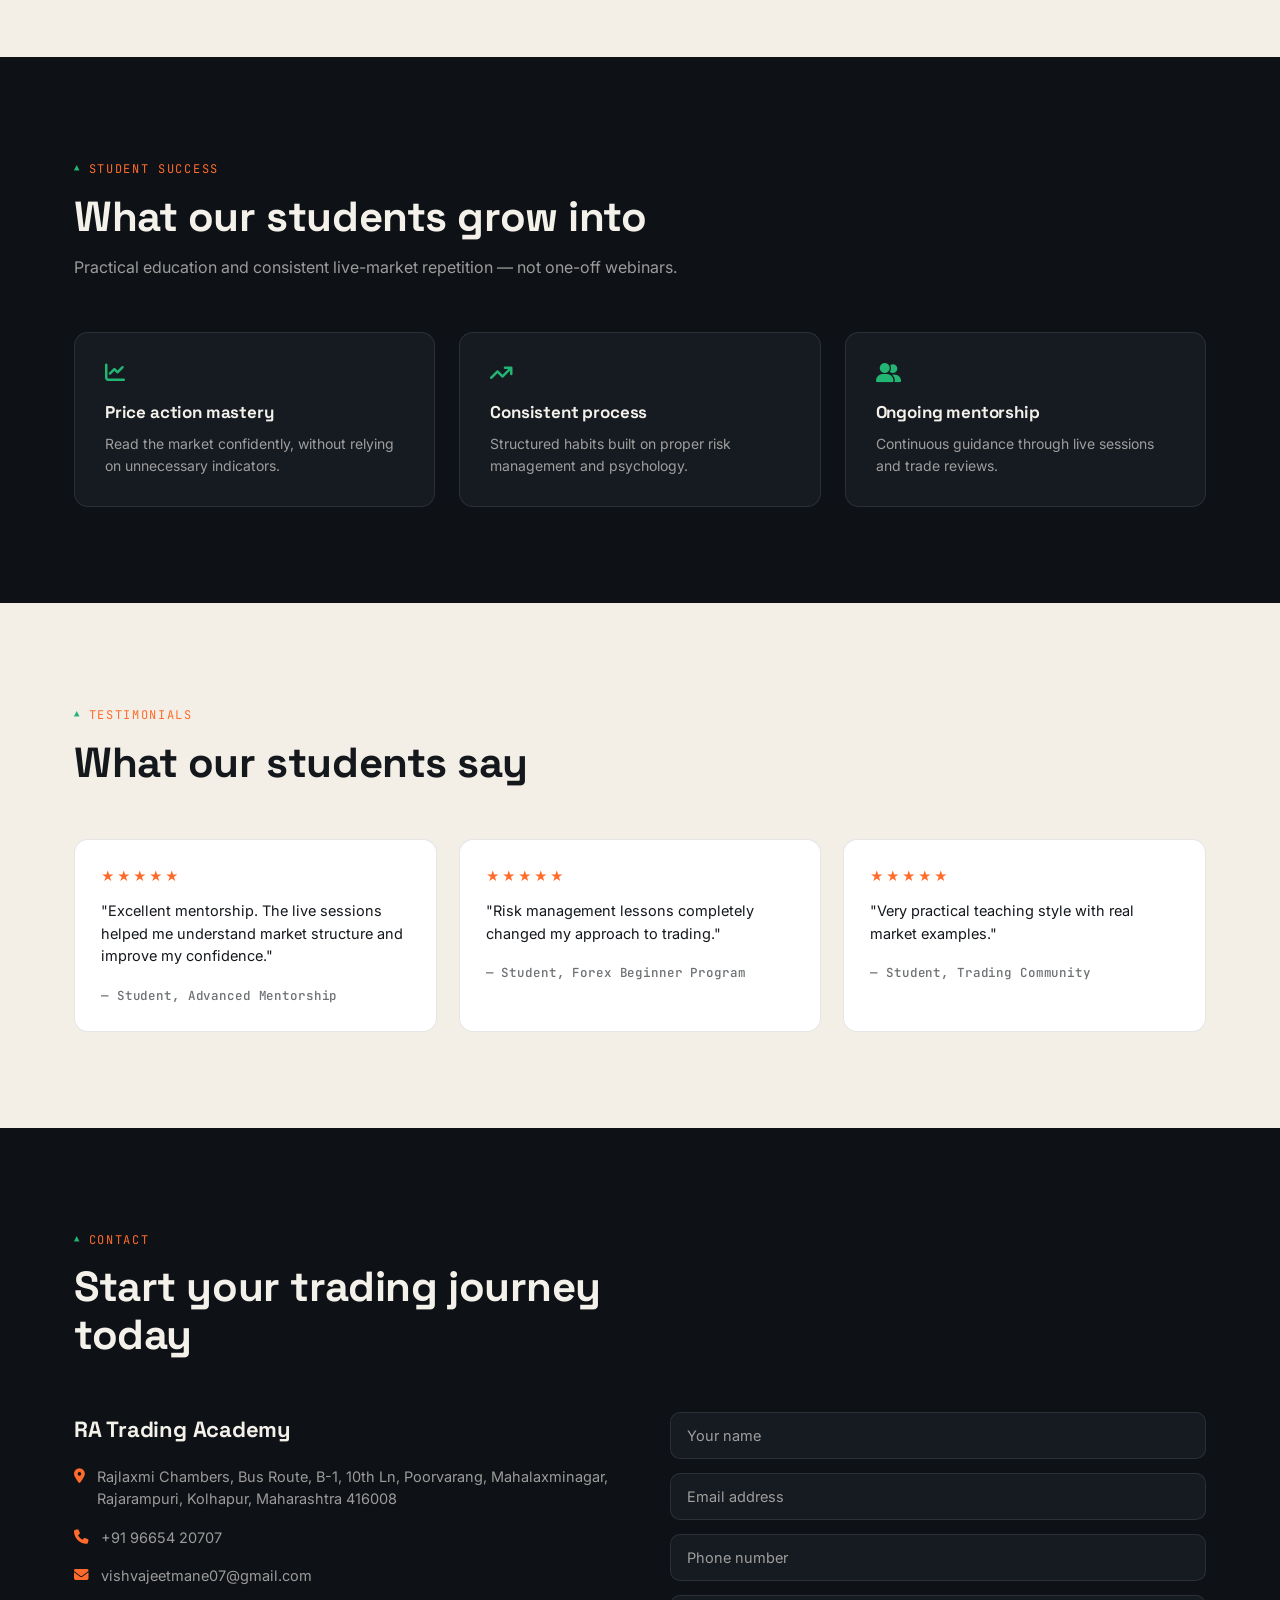
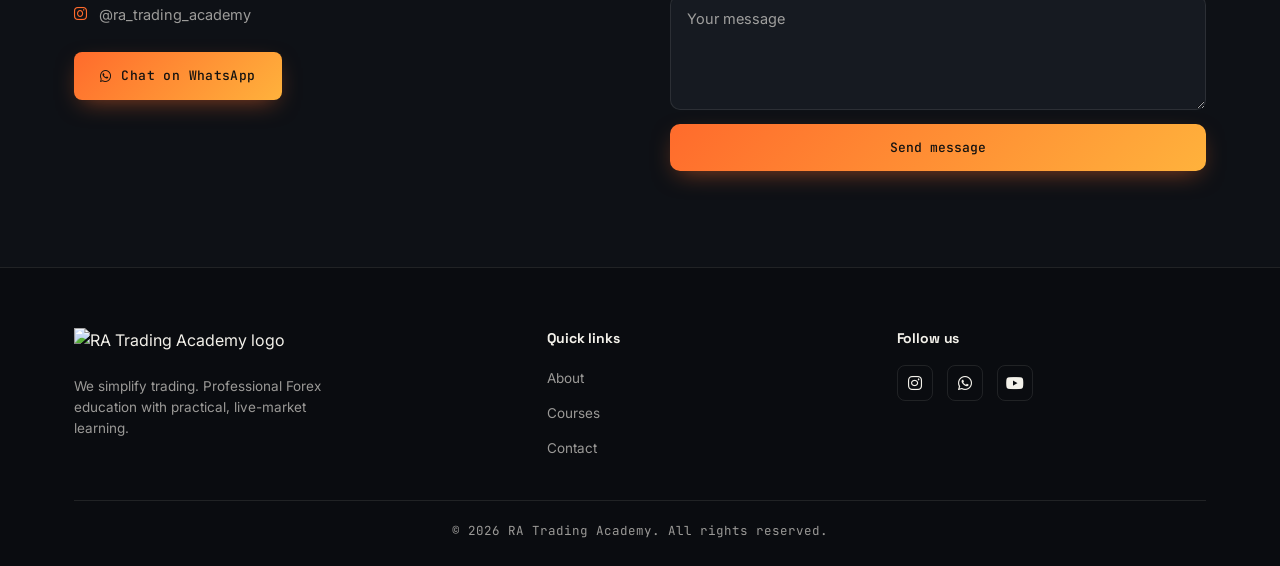
==== commit cbb231b6: "Update index.html" ====
--- a/index.html
+++ b/index.html
@@ -1,1085 +1,851 @@
 <!DOCTYPE html>
 <html lang="en">
-
 <head>
-
 <meta charset="UTF-8">
-<meta http-equiv="X-UA-Compatible" content="IE=edge">
 <meta name="viewport" content="width=device-width, initial-scale=1.0">
-
-<title>RA Trading Academy | Master Forex Trading Professionally</title>
-
-<meta name="description"
-content="Join RA Trading Academy and master Forex Trading with Live Market Sessions, Price Action, Risk Management and Personal Mentorship.">
-
-<meta name="keywords"
-content="Forex Trading, Trading Academy, Price Action, Risk Management, Live Trading, Kolhapur">
-
-<meta name="author"
-content="RA Trading Academy">
-
+<title>RA Trading Academy — We Simplify Trading</title>
+<meta name="description" content="RA Trading Academy — master Forex trading through Price Action, Risk Management, Trading Psychology and live market mentorship in Kolhapur.">
+<link rel="icon" href="images/logo.png">
 <link rel="preconnect" href="https://fonts.googleapis.com">
-
-<link rel="preconnect"
-href="https://fonts.gstatic.com"
-crossorigin>
-
-<link href="https://fonts.googleapis.com/css2?family=Poppins:wght@300;400;500;600;700;800&display=swap"
-rel="stylesheet">
-
-<link rel="stylesheet"
-href="css/style.css">
-
-<link rel="stylesheet"
-href="https://cdnjs.cloudflare.com/ajax/libs/font-awesome/6.6.0/css/all.min.css">
-
+<link rel="preconnect" href="https://fonts.gstatic.com" crossorigin>
+<link href="https://fonts.googleapis.com/css2?family=Space+Grotesk:wght@500;600;700&family=Inter:wght@400;500;600;700&family=JetBrains+Mono:wght@400;500;600&display=swap" rel="stylesheet">
+<link rel="stylesheet" href="https://cdnjs.cloudflare.com/ajax/libs/font-awesome/6.6.0/css/all.min.css">
+<style>
+
+/* ===================== TOKENS ===================== */
+:root{
+  --ink:#0E1116;
+  --surface:#161A21;
+  --surface-2:#1E232C;
+  --line-dark: rgba(232,230,223,0.10);
+  --paper:#F3EFE6;
+  --paper-2:#EAE4D6;
+  --line-light: rgba(14,17,22,0.10);
+  --text-hi:#F3F1EA;
+  --text-lo: rgba(243,241,234,0.62);
+  --text-ink-hi:#14181C;
+  --text-ink-lo: rgba(20,24,28,0.62);
+  --bull:#22B573;
+  --bear:#E6503F;
+  --brand:#FF6B2C;
+  --brand-2:#FFB23C;
+  --display: "Space Grotesk", sans-serif;
+  --body: "Inter", sans-serif;
+  --mono: "JetBrains Mono", monospace;
+  --radius: 14px;
+  --wrap: 1180px;
+}
+*{box-sizing:border-box; margin:0; padding:0;}
+html{scroll-behavior:smooth;}
+body{
+  background:var(--ink);
+  color:var(--text-hi);
+  font-family:var(--body);
+  line-height:1.55;
+  -webkit-font-smoothing:antialiased;
+  overflow-x:hidden;
+}
+img{max-width:100%; display:block;}
+a{color:inherit; text-decoration:none;}
+ul{list-style:none;}
+.container{max-width:var(--wrap); margin:0 auto; padding:0 24px;}
+section{position:relative;}
+
+/* dot-grid "chart paper" texture, used on dark sections */
+.grid-tex{
+  background-image:
+    radial-gradient(rgba(255,255,255,0.06) 1px, transparent 1px);
+  background-size: 26px 26px;
+}
+.grid-tex.on-paper{
+  background-image:
+    radial-gradient(rgba(14,17,22,0.10) 1px, transparent 1px);
+}
+
+.eyebrow{
+  font-family:var(--mono);
+  font-size:12px;
+  letter-spacing:.14em;
+  text-transform:uppercase;
+  color:var(--brand);
+  display:inline-flex;
+  align-items:center;
+  gap:8px;
+  margin-bottom:14px;
+}
+.eyebrow::before{content:"▲"; font-size:9px; color:var(--bull);}
+
+h1,h2,h3,h4{font-family:var(--display); font-weight:700; letter-spacing:-0.01em;}
+.section-title{max-width:640px; margin-bottom:52px;}
+.section-title h2{font-size:clamp(28px,3.6vw,42px); line-height:1.15;}
+.section-title p{margin-top:14px; font-size:16px; color:var(--text-lo);}
+.on-paper .section-title p{color:var(--text-ink-lo);}
+
+.btn{
+  font-family:var(--mono);
+  font-size:13px;
+  letter-spacing:.03em;
+  font-weight:500;
+  padding:14px 26px;
+  border-radius:8px;
+  display:inline-flex;
+  align-items:center;
+  gap:10px;
+  transition:transform .18s ease, box-shadow .18s ease, background .18s ease;
+  white-space:nowrap;
+}
+.btn-primary{
+  background:linear-gradient(135deg, var(--brand), var(--brand-2));
+  color:#141210;
+  box-shadow:0 8px 24px -8px rgba(255,107,44,.55);
+}
+.btn-primary:hover{transform:translateY(-2px); box-shadow:0 12px 28px -8px rgba(255,107,44,.7);}
+.btn-secondary{
+  border:1px solid var(--line-dark);
+  color:var(--text-hi);
+}
+.btn-secondary:hover{background:var(--surface-2); border-color:rgba(255,255,255,.2);}
+.on-paper .btn-secondary{border-color:var(--line-light); color:var(--text-ink-hi);}
+.on-paper .btn-secondary:hover{background:var(--paper-2);}
+
+/* ===================== HEADER + TICKER ===================== */
+.ticker-strip{
+  background:#0A0C10;
+  border-bottom:1px solid var(--line-dark);
+  overflow:hidden;
+  height:34px;
+}
+.ticker-track{
+  display:flex;
+  gap:36px;
+  align-items:center;
+  height:34px;
+  width:max-content;
+  animation:ticker 28s linear infinite;
+}
+@keyframes ticker{ from{transform:translateX(0);} to{transform:translateX(-50%);} }
+.ticker-item{
+  font-family:var(--mono);
+  font-size:12px;
+  color:var(--text-lo);
+  display:flex;
+  gap:8px;
+  align-items:center;
+  white-space:nowrap;
+}
+.ticker-item b{color:var(--text-hi); font-weight:600;}
+.ticker-item.up{color:var(--bull);}
+.ticker-item.down{color:var(--bear);}
+
+header{position:sticky; top:0; z-index:100;}
+.navbar{
+  background:rgba(14,17,22,0.88);
+  backdrop-filter:blur(10px);
+  border-bottom:1px solid var(--line-dark);
+  display:flex;
+  align-items:center;
+  justify-content:space-between;
+  padding:14px 24px;
+  max-width:var(--wrap);
+  margin:0 auto;
+}
+.logo{display:flex; align-items:center; gap:10px;}
+.logo img{height:38px; width:38px; object-fit:contain; border-radius:8px;}
+.logo span{font-family:var(--display); font-weight:700; font-size:16px; letter-spacing:-0.01em;}
+.logo span em{color:var(--brand); font-style:normal;}
+.nav-links{display:flex; gap:30px;}
+.nav-links a{
+  font-size:14px; color:var(--text-lo);
+  transition:color .15s ease;
+  position:relative;
+}
+.nav-links a:hover{color:var(--text-hi);}
+.nav-btn{
+  font-family:var(--mono); font-size:13px; font-weight:500;
+  background:var(--brand); color:#141210;
+  padding:10px 20px; border-radius:8px;
+}
+.menu-btn{display:none; font-size:20px; cursor:pointer;}
+
+/* ===================== HERO ===================== */
+.hero{padding:88px 0 80px; position:relative;}
+.hero-grid{
+  display:grid;
+  grid-template-columns:1.05fr 0.95fr;
+  gap:56px;
+  align-items:center;
+}
+.hero h1{font-size:clamp(38px,5vw,60px); line-height:1.06;}
+.hero h1 .accent{
+  background:linear-gradient(100deg, var(--brand), var(--brand-2) 60%, var(--bull));
+  -webkit-background-clip:text; background-clip:text; color:transparent;
+}
+.hero p.sub{margin-top:22px; font-size:17px; color:var(--text-lo); max-width:480px;}
+.hero-actions{display:flex; gap:14px; margin-top:34px; flex-wrap:wrap;}
+.hero-stats{
+  display:grid; grid-template-columns:repeat(3,auto);
+  gap:36px; margin-top:56px;
+  border-top:1px solid var(--line-dark); padding-top:28px;
+  max-width:460px;
+}
+.hero-stats .stat h3{font-family:var(--mono); font-size:24px; color:var(--text-hi);}
+.hero-stats .stat span{font-size:12px; color:var(--text-lo); text-transform:uppercase; letter-spacing:.06em;}
+
+/* candlestick hero visual */
+.chart-visual{
+  background:var(--surface);
+  border:1px solid var(--line-dark);
+  border-radius:18px;
+  padding:22px 22px 0;
+  position:relative;
+  overflow:hidden;
+}
+.chart-visual-head{
+  display:flex; align-items:center; justify-content:space-between;
+  padding-bottom:16px; border-bottom:1px solid var(--line-dark); margin-bottom:6px;
+}
+.chart-visual-head .dot{width:8px; height:8px; border-radius:50%; background:var(--bull); box-shadow:0 0 8px var(--bull); display:inline-block; margin-right:8px;}
+.chart-visual-head span{font-family:var(--mono); font-size:12px; color:var(--text-lo);}
+.chart-visual-head .price{font-family:var(--mono); font-size:14px; color:var(--bull); font-weight:600;}
+.candles{display:flex; align-items:flex-end; gap:9px; height:230px; padding:14px 4px 0;}
+.candle{flex:1; position:relative; display:flex; flex-direction:column; align-items:center; justify-content:flex-end; height:100%;}
+.candle .wick{width:2px; background:currentColor; opacity:.55;}
+.candle .body{width:100%; border-radius:2px; background:currentColor;}
+.candle.bull{color:var(--bull);}
+.candle.bear{color:var(--bear);}
+.chart-visual-foot{
+  display:flex; justify-content:space-between; padding:10px 2px 16px;
+  font-family:var(--mono); font-size:10px; color:var(--text-lo); letter-spacing:.04em;
+}
+.arrow-overlay{
+  position:absolute; right:14px; top:60px; width:130px; opacity:.9; pointer-events:none;
+}
+
+/* ===================== STATS BAND ===================== */
+.stats-band{
+  background:var(--surface);
+  border-top:1px solid var(--line-dark);
+  border-bottom:1px solid var(--line-dark);
+  padding:40px 0;
+}
+.stats-band .container{
+  display:grid; grid-template-columns:repeat(4,1fr); gap:24px;
+}
+.stat-card{text-align:left; padding:0 20px; border-left:2px solid var(--brand);}
+.stat-card h2{font-family:var(--mono); font-size:30px; color:var(--text-hi);}
+.stat-card p{font-size:13px; color:var(--text-lo); margin-top:4px;}
+
+/* ===================== ALTERNATING SECTION RHYTHM ===================== */
+.on-dark{background:var(--ink); color:var(--text-hi);}
+.on-paper{background:var(--paper); color:var(--text-ink-hi);}
+.on-paper .text-lo{color:var(--text-ink-lo);}
+section.padded{padding:96px 0;}
+
+/* candle divider between sections — mirrors the alternating bull/bear rhythm */
+.candle-divider{
+  height:46px; display:flex; align-items:flex-end; justify-content:center; gap:6px; overflow:hidden;
+}
+.candle-divider i{width:4px; border-radius:2px;}
+.on-dark .candle-divider i:nth-child(odd){background:var(--bull); opacity:.5;}
+.on-dark .candle-divider i:nth-child(even){background:var(--bear); opacity:.35;}
+.on-paper .candle-divider i:nth-child(odd){background:var(--bull); opacity:.4;}
+.on-paper .candle-divider i:nth-child(even){background:var(--bear); opacity:.3;}
+
+/* ===================== ABOUT ===================== */
+.about-grid{display:grid; grid-template-columns:0.9fr 1.1fr; gap:60px; align-items:start;}
+.about-visual{
+  border-radius:16px; overflow:hidden; border:1px solid var(--line-light);
+  background:var(--paper-2); padding:26px; position:relative;
+}
+.about-visual .roadline{
+  font-family:var(--mono); font-size:11px; color:var(--text-ink-lo); letter-spacing:.05em; margin-bottom:18px;
+}
+.mini-candles{display:flex; align-items:flex-end; gap:6px; height:150px;}
+.mini-candles i{flex:1; border-radius:2px;}
+.feature-list{display:grid; gap:22px;}
+.feature-box{
+  display:flex; gap:18px; align-items:flex-start;
+  padding:22px; border-radius:12px; background:#fff; border:1px solid var(--line-light);
+}
+.feature-box i{
+  width:42px; height:42px; border-radius:10px; flex:none;
+  display:flex; align-items:center; justify-content:center;
+  background:linear-gradient(135deg, var(--brand), var(--brand-2)); color:#141210; font-size:17px;
+}
+.feature-box h3{font-size:17px; margin-bottom:6px;}
+.feature-box p{font-size:14.5px; color:var(--text-ink-lo);}
+
+/* ===================== WHY US ===================== */
+.why-grid{display:grid; grid-template-columns:repeat(3,1fr); gap:22px;}
+.why-card{
+  padding:28px 24px; border-radius:14px;
+  background:var(--surface); border:1px solid var(--line-dark);
+  transition:transform .18s ease, border-color .18s ease;
+}
+.why-card:hover{transform:translateY(-4px); border-color:rgba(255,107,44,.4);}
+.why-card i{font-size:20px; color:var(--brand); margin-bottom:16px; display:block;}
+.why-card h3{font-size:16.5px; margin-bottom:8px;}
+.why-card p{font-size:14px; color:var(--text-lo);}
+
+/* ===================== COURSES ===================== */
+.course-grid{display:grid; grid-template-columns:repeat(3,1fr); gap:24px;}
+.course-card{
+  background:var(--surface); border:1px solid var(--line-dark); border-radius:16px;
+  padding:32px 26px; display:flex; flex-direction:column; position:relative;
+}
+.course-card.featured{
+  border-color:var(--brand);
+  background:linear-gradient(180deg, rgba(255,107,44,0.08), var(--surface) 40%);
+}
+.badge{
+  position:absolute; top:-12px; left:26px;
+  background:var(--brand); color:#141210;
+  font-family:var(--mono); font-size:11px; font-weight:600;
+  padding:5px 12px; border-radius:999px; letter-spacing:.03em;
+}
+.course-icon{
+  width:46px; height:46px; border-radius:10px; margin-bottom:20px;
+  display:flex; align-items:center; justify-content:center;
+  background:var(--surface-2); color:var(--brand); font-size:18px;
+}
+.course-card h3{font-size:19px; margin-bottom:10px;}
+.course-card > p{font-size:14.5px; color:var(--text-lo); margin-bottom:20px;}
+.course-card ul{display:grid; gap:10px; margin-bottom:26px; flex:1;}
+.course-card ul li{font-size:14px; color:var(--text-hi); display:flex; gap:8px; align-items:baseline;}
+.course-card ul li::before{content:"▸"; color:var(--bull); font-family:var(--mono);}
+.course-btn{
+  text-align:center; padding:13px; border-radius:8px;
+  font-family:var(--mono); font-size:13px; font-weight:500;
+  background:var(--surface-2); border:1px solid var(--line-dark);
+  transition:background .18s ease, border-color .18s ease;
+}
+.course-card.featured .course-btn{background:linear-gradient(135deg, var(--brand), var(--brand-2)); color:#141210; border:none;}
+.course-btn:hover{background:rgba(255,255,255,0.08);}
+
+/* ===================== LIVE SESSION ===================== */
+.live-container{display:grid; grid-template-columns:1fr 0.85fr; gap:56px; align-items:center;}
+.live-tag{
+  font-family:var(--mono); font-size:12px; color:var(--bear);
+  display:inline-flex; align-items:center; gap:8px; margin-bottom:16px;
+}
+.live-dot{width:8px; height:8px; border-radius:50%; background:var(--bear); animation:pulse 1.6s infinite;}
+@keyframes pulse{0%,100%{opacity:1;} 50%{opacity:.3;}}
+.live-left h2{font-size:clamp(26px,3.4vw,36px); margin-bottom:16px;}
+.live-left > p{color:var(--text-lo); max-width:460px; margin-bottom:28px;}
+.live-features{display:grid; grid-template-columns:1fr 1fr; gap:14px; margin-bottom:32px;}
+.live-features div{
+  display:flex; align-items:center; gap:10px; font-size:13.5px;
+  padding:12px 14px; border-radius:10px; background:var(--surface); border:1px solid var(--line-dark);
+}
+.live-features i{color:var(--bull); font-size:14px;}
+.live-right{
+  background:var(--surface); border:1px solid var(--line-dark); border-radius:16px;
+  padding:20px; height:340px; display:flex; align-items:flex-end;
+}
+.live-right .candles{height:100%;}
+
+/* ===================== ROADMAP ===================== */
+.roadmap-track{
+  display:grid; grid-template-columns:repeat(6,1fr); gap:16px;
+  position:relative;
+}
+.roadmap-track::before{
+  content:""; position:absolute; top:22px; left:0; right:0; height:1px;
+  background:var(--line-light); z-index:0;
+}
+.step{position:relative; z-index:1; background:var(--paper); padding-top:0;}
+.step .tag{
+  font-family:var(--mono); font-size:12px; color:#fff;
+  background:var(--text-ink-hi); width:44px; height:44px; border-radius:50%;
+  display:flex; align-items:center; justify-content:center; margin-bottom:18px;
+}
+.step:nth-child(odd) .tag{background:var(--bull);}
+.step:nth-child(even) .tag{background:var(--bear);}
+.step h4{font-size:15.5px; margin-bottom:6px;}
+.step p{font-size:13px; color:var(--text-ink-lo);}
+
+/* ===================== RESULTS ===================== */
+.results-grid{display:grid; grid-template-columns:repeat(3,1fr); gap:24px;}
+.result-card{
+  padding:30px; border-radius:14px; background:var(--surface); border:1px solid var(--line-dark);
+}
+.result-card i{color:var(--bull); font-size:20px; margin-bottom:16px; display:block;}
+.result-card h3{font-size:17px; margin-bottom:8px;}
+.result-card p{font-size:14px; color:var(--text-lo);}
+
+/* ===================== TESTIMONIALS ===================== */
+.testimonial-slider{display:grid; grid-template-columns:repeat(3,1fr); gap:22px;}
+.testimonial-card{
+  background:#fff; border:1px solid var(--line-light); border-radius:14px; padding:26px;
+}
+.stars{color:var(--brand); font-size:13px; letter-spacing:2px; margin-bottom:14px; display:block;}
+.testimonial-card p{font-size:14.5px; color:var(--text-ink-hi); margin-bottom:18px;}
+.testimonial-card h4{font-family:var(--mono); font-size:12.5px; color:var(--text-ink-lo); font-weight:500;}
+
+/* ===================== CONTACT ===================== */
+.contact-grid{display:grid; grid-template-columns:1fr 1fr; gap:60px;}
+.contact-info h3{font-size:22px; margin-bottom:20px;}
+.contact-info p{
+  display:flex; gap:12px; align-items:flex-start; font-size:14.5px; color:var(--text-lo);
+  margin-bottom:16px;
+}
+.contact-info p i{color:var(--brand); margin-top:3px;}
+.contact-info .btn-primary{margin-top:10px;}
+form{display:grid; gap:14px;}
+form input, form textarea{
+  width:100%; padding:14px 16px; border-radius:10px;
+  background:var(--surface); border:1px solid var(--line-dark);
+  color:var(--text-hi); font-family:var(--body); font-size:14.5px;
+}
+form input::placeholder, form textarea::placeholder{color:var(--text-lo);}
+form input:focus, form textarea:focus, .btn:focus-visible, a:focus-visible{
+  outline:2px solid var(--brand); outline-offset:2px;
+}
+form button{
+  border:none; cursor:pointer; font-family:var(--mono); font-size:13px; font-weight:500;
+  background:linear-gradient(135deg, var(--brand), var(--brand-2)); color:#141210;
+  padding:15px; border-radius:10px;
+}
+
+/* ===================== FOOTER ===================== */
+footer{background:#0A0C10; padding:60px 0 26px; border-top:1px solid var(--line-dark);}
+.footer-content{display:grid; grid-template-columns:1.4fr 1fr 1fr; gap:40px; margin-bottom:40px;}
+.footer-content img{height:34px; margin-bottom:14px;}
+.footer-content p{font-size:13.5px; color:var(--text-lo); max-width:280px;}
+.footer-content h4{font-size:14px; margin-bottom:16px;}
+.footer-content ul{display:grid; gap:10px;}
+.footer-content ul li a{font-size:13.5px; color:var(--text-lo);}
+.footer-content ul li a:hover{color:var(--text-hi);}
+.footer-content .socials{display:flex; gap:14px;}
+.footer-content .socials a{
+  width:36px; height:36px; border-radius:8px; border:1px solid var(--line-dark);
+  display:flex; align-items:center; justify-content:center;
+}
+footer hr{border:none; border-top:1px solid var(--line-dark); margin-bottom:20px;}
+footer .fine{text-align:center; font-size:12.5px; color:var(--text-lo); font-family:var(--mono);}
+
+/* whatsapp float */
+.wa-float{
+  position:fixed; bottom:24px; right:24px; z-index:200;
+  width:56px; height:56px; border-radius:50%;
+  background:#25D366; color:#fff; font-size:24px;
+  display:flex; align-items:center; justify-content:center;
+  box-shadow:0 10px 24px -6px rgba(37,211,102,.6);
+}
+
+/* ===================== RESPONSIVE ===================== */
+@media (max-width: 980px){
+  .nav-links{display:none;}
+  .menu-btn{display:block;}
+  .hero-grid{grid-template-columns:1fr;}
+  .hero-right{order:-1;}
+  .about-grid, .live-container, .contact-grid{grid-template-columns:1fr;}
+  .why-grid, .course-grid, .results-grid, .testimonial-slider{grid-template-columns:repeat(2,1fr);}
+  .roadmap-track{grid-template-columns:repeat(3,1fr); row-gap:36px;}
+  .roadmap-track::before{display:none;}
+  .stats-band .container{grid-template-columns:repeat(2,1fr); row-gap:24px;}
+}
+@media (max-width: 600px){
+  .why-grid, .course-grid, .results-grid, .testimonial-slider{grid-template-columns:1fr;}
+  .roadmap-track{grid-template-columns:repeat(2,1fr);}
+  .hero-stats{grid-template-columns:repeat(3,auto); gap:20px;}
+}
+@media (prefers-reduced-motion: reduce){
+  html{scroll-behavior:auto;}
+  .ticker-track{animation:none;}
+  .live-dot{animation:none;}
+}
+</style>
 </head>
-
 <body>
 
-<div class="loader">
-
-<div class="spinner"></div>
-
+<div class="ticker-strip">
+  <div class="ticker-track" id="tickerTrack"></div>
 </div>
 
 <header>
-
-<nav class="navbar">
-
-<div class="logo">
-
-<img src="images/logo.png" alt="RA Trading Academy">
-
-</div>
-
-<ul class="nav-links">
-
-<li><a href="#home">Home</a></li>
-
-<li><a href="#about">About</a></li>
-
-<li><a href="#courses">Courses</a></li>
-
-<li><a href="#live">Live Sessions</a></li>
-
-<li><a href="#results">Results</a></li>
-
-<li><a href="#reviews">Testimonials</a></li>
-
-<li><a href="#faq">FAQ</a></li>
-
-<li><a href="#contact">Contact</a></li>
-
-</ul>
-
-<a href="https://wa.me/919665420707" class="nav-btn">
-
-Enroll Now
-
-</a>
-
-<div class="menu-btn">
-
-<i class="fa-solid fa-bars"></i>
-
-</div>
-
-</nav>
-
+  <nav class="navbar">
+    <a href="#home" class="logo">
+      <img src="images/logo.png" alt="RA Trading Academy logo">
+      <span>RA <em>TRADING</em> ACADEMY</span>
+    </a>
+    <ul class="nav-links">
+      <li><a href="#about">About</a></li>
+      <li><a href="#courses">Courses</a></li>
+      <li><a href="#live">Live Sessions</a></li>
+      <li><a href="#results">Results</a></li>
+      <li><a href="#reviews">Testimonials</a></li>
+      <li><a href="#contact">Contact</a></li>
+    </ul>
+    <a href="https://wa.me/919665420707" class="nav-btn">Enroll Now</a>
+    <div class="menu-btn" id="menuBtn"><i class="fa-solid fa-bars"></i></div>
+  </nav>
 </header>
 
-<section class="hero" id="home">
-
-<div class="hero-bg"></div>
-
-<div class="floating-circle circle1"></div>
-
-<div class="floating-circle circle2"></div>
-
-<div class="floating-circle circle3"></div>
-
-<div class="container">
-
-<div class="hero-left">
-
-<span class="hero-tag">
-
-FOREX EDUCATION • LIVE MENTORSHIP
-
-</span>
-
-<h1>
-
-Become a
-
-<span>Consistently</span>
-
-Profitable
-
-Forex Trader
-
-</h1>
-
-<p>
-
-Master Price Action, Risk Management,
-
-Trading Psychology and Live Market Execution
-
-with RA Trading Academy.
-
-</p>
-
-<div class="hero-buttons">
-
-<a href="https://wa.me/919665420707"
-
-class="btn-primary">
-
-Join WhatsApp
-
-</a>
-
-<a href="#courses"
-
-class="btn-secondary">
-
-Explore Courses
-
-</a>
-
-</div>
-
-<div class="hero-stats">
-
-<div>
-
-<h2>1000+</h2>
-
-<p>Students</p>
-
-</div>
-
-<div>
-
-<h2>Live</h2>
-
-<p>Market Sessions</p>
-
-</div>
-
-<div>
-
-<h2>24×7</h2>
-
-<p>Support</p>
-
-</div>
-
-</div>
-
-</div>
-
-<div class="hero-right">
-
-<div class="trading-card">
-
-<div class="card-header">
-
-<span class="green-dot"></span>
-
-Live Market Analysis
-
-</div>
-
-<img src="images/trading-screen.png"
-
-alt="Trading Screen">
-
-<div class="profit-box">
-
-<h3>Professional Trading</h3>
-
-<p>
-
-Learn how professionals analyse the Forex Market
-
-using Price Action and Risk Management.
-
-</p>
-
-</div>
-
-</div>
-
-</div>
-
-</div>
-
-<div class="scroll-down">
-
-<i class="fa-solid fa-chevron-down"></i>
-
-</div>
-
-</section>
-<!-- ===========================
-     Statistics Section
-============================ -->
-
-<section class="stats-section">
-
-    <div class="container stats-container">
-
-        <div class="stat-card">
-            <i class="fa-solid fa-user-graduate"></i>
-            <h2 class="counter" data-target="1000">0</h2>
-            <p>Students Trained</p>
+<!-- ===================== HERO ===================== -->
+<section class="hero on-dark grid-tex" id="home">
+  <div class="container hero-grid">
+    <div class="hero-left">
+      <span class="eyebrow">Forex Education · Kolhapur</span>
+      <h1>Read the chart<br>before you<br><span class="accent">risk the capital.</span></h1>
+      <p class="sub">RA Trading Academy trains you in Price Action, Risk Management and Trading Psychology — through live market sessions, not recorded theory.</p>
+      <div class="hero-actions">
+        <a href="https://wa.me/919665420707" class="btn btn-primary"><i class="fa-brands fa-whatsapp"></i> Join on WhatsApp</a>
+        <a href="#courses" class="btn btn-secondary">Explore courses</a>
+      </div>
+      <div class="hero-stats">
+        <div class="stat"><h3>1000+</h3><span>Students trained</span></div>
+        <div class="stat"><h3>LIVE</h3><span>Market sessions</span></div>
+        <div class="stat"><h3>24×7</h3><span>Community support</span></div>
+      </div>
+    </div>
+
+    <div class="hero-right">
+      <div class="chart-visual">
+        <div class="chart-visual-head">
+          <span><span class="dot"></span>XAU/USD · live session view</span>
+          <span class="price">▲ trending</span>
         </div>
-
-        <div class="stat-card">
-            <i class="fa-solid fa-chart-line"></i>
-            <h2>Live</h2>
-            <p>Market Sessions</p>
+        <div class="candles" id="heroCandles"></div>
+        <div class="chart-visual-foot">
+          <span>09:15</span><span>10:30</span><span>12:00</span><span>13:45</span><span>15:20</span>
         </div>
-
-        <div class="stat-card">
-            <i class="fa-solid fa-shield-halved"></i>
-            <h2>24×7</h2>
-            <p>Community Support</p>
+      </div>
+    </div>
+  </div>
+</section>
+
+<!-- ===================== STATS BAND ===================== -->
+<section class="stats-band on-dark">
+  <div class="container">
+    <div class="stat-card"><h2>1000+</h2><p>Students trained</p></div>
+    <div class="stat-card"><h2>100%</h2><p>Practical, chart-first learning</p></div>
+    <div class="stat-card"><h2>Daily</h2><p>Live market breakdowns</p></div>
+    <div class="stat-card"><h2>24×7</h2><p>Community &amp; mentor access</p></div>
+  </div>
+</section>
+
+<!-- ===================== ABOUT ===================== -->
+<section class="about on-paper grid-tex on-paper padded" id="about">
+  <div class="container">
+    <div class="section-title">
+      <span class="eyebrow">About the academy</span>
+      <h2>We don't teach shortcuts. We teach the chart.</h2>
+      <p class="text-lo">RA Trading Academy builds disciplined traders through Price Action, Risk Management, Trading Psychology and live market practice — the same process, repeated until it's instinct.</p>
+    </div>
+    <div class="about-grid">
+      <div class="about-visual">
+        <div class="roadline">// what discipline looks like on a chart</div>
+        <div class="mini-candles" id="aboutCandles"></div>
+      </div>
+      <div class="feature-list">
+        <div class="feature-box">
+          <i class="fa-solid fa-chart-line"></i>
+          <div><h3>Price Action Trading</h3><p>Read candles and structure directly — no dependence on lagging indicators.</p></div>
         </div>
-
-        <div class="stat-card">
-            <i class="fa-solid fa-award"></i>
-            <h2>100%</h2>
-            <p>Practical Learning</p>
+        <div class="feature-box">
+          <i class="fa-solid fa-shield"></i>
+          <div><h3>Risk Management</h3><p>Size every position and protect capital before you ever think about profit.</p></div>
         </div>
-
-    </div>
-
-</section>
-
-<!-- ===========================
-      About Section
-============================ -->
-
-<section class="about" id="about">
-
-<div class="container">
-
-<div class="section-title">
-
-<span>ABOUT RA TRADING ACADEMY</span>
-
-<h2>
-Learn Forex Trading the Professional Way
-</h2>
-
-<p>
-
-RA Trading Academy helps aspiring traders build confidence through
-Price Action, Risk Management, Trading Psychology and Live Market
-Learning.
-
-We don't believe in shortcuts.
-
-We believe in creating disciplined traders who understand the market.
-
-</p>
-
-</div>
-
-<div class="about-grid">
-
-<div class="about-image">
-
-<img src="images/about-trader.png" alt="RA Trading Academy">
-
-</div>
-
-<div class="about-content">
-
-<div class="feature-box">
-
-<i class="fa-solid fa-chart-line"></i>
-
-<div>
-
-<h3>Price Action Trading</h3>
-
-<p>
-
-Master professional chart reading techniques
-without depending on indicators.
-
-</p>
-
-</div>
-
-</div>
-
-<div class="feature-box">
-
-<i class="fa-solid fa-shield"></i>
-
-<div>
-
-<h3>Risk Management</h3>
-
-<p>
-
-Learn proper position sizing and capital
-protection to become a disciplined trader.
-
-</p>
-
-</div>
-
-</div>
-
-<div class="feature-box">
-
-<i class="fa-solid fa-brain"></i>
-
-<div>
-
-<h3>Trading Psychology</h3>
-
-<p>
-
-Control emotions, remove fear and greed,
-and develop a winning mindset.
-
-</p>
-
-</div>
-
-</div>
-
-<div class="feature-box">
-
-<i class="fa-solid fa-laptop"></i>
-
-<div>
-
-<h3>Live Market Sessions</h3>
-
-<p>
-
-Watch real-time market analysis and
-understand how professionals execute trades.
-
-</p>
-
-</div>
-
-</div>
-
-</div>
-
-</div>
-
-</div>
-
-</section>
-
-<!-- ===========================
-      Why Choose Us
-============================ -->
-
-<section class="why-us">
-
-<div class="container">
-
-<div class="section-title">
-
-<span>WHY CHOOSE US</span>
-
-<h2>
-Why Thousands Choose RA Trading Academy
-</h2>
-
-</div>
-
-<div class="why-grid">
-
-<div class="why-card">
-
-<i class="fa-solid fa-book-open"></i>
-
-<h3>Beginner Friendly</h3>
-
-<p>
-
-Start from zero and learn step-by-step.
-
-</p>
-
-</div>
-
-<div class="why-card">
-
-<i class="fa-solid fa-video"></i>
-
-<h3>Live Market Sessions</h3>
-
-<p>
-
-Watch the market live with mentor guidance.
-
-</p>
-
-</div>
-
-<div class="why-card">
-
-<i class="fa-solid fa-users"></i>
-
-<h3>Lifetime Community</h3>
-
-<p>
-
-Stay connected with traders and mentors.
-
-</p>
-
-</div>
-
-<div class="why-card">
-
-<i class="fa-solid fa-handshake"></i>
-
-<h3>Personal Mentorship</h3>
-
-<p>
-
-Individual guidance to improve your trading.
-
-</p>
-
-</div>
-
-<div class="why-card">
-
-<i class="fa-solid fa-chart-pie"></i>
-
-<h3>Risk Management</h3>
-
-<p>
-
-Protect your capital before focusing on profits.
-
-</p>
-
-</div>
-
-<div class="why-card">
-
-<i class="fa-solid fa-lightbulb"></i>
-
-<h3>Practical Learning</h3>
-
-<p>
-
-Real market examples instead of only theory.
-
-</p>
-
-</div>
-
-</div>
-
-</div>
-
-</section>
-<!-- ===========================
-        OUR COURSES
-=========================== -->
-
-<section class="courses" id="courses">
-
-    <div class="container">
-
-        <div class="section-title">
-
-            <span>OUR COURSES</span>
-
-            <h2>Choose Your Trading Journey</h2>
-
-            <p>
-                Whether you're a complete beginner or looking to refine your
-                strategy, RA Trading Academy has the right mentorship program
-                for you.
-            </p>
-
+        <div class="feature-box">
+          <i class="fa-solid fa-brain"></i>
+          <div><h3>Trading Psychology</h3><p>Remove fear and greed from your execution with a repeatable process.</p></div>
         </div>
-
-        <div class="course-grid">
-
-            <div class="course-card">
-
-                <div class="course-icon">
-                    <i class="fa-solid fa-graduation-cap"></i>
-                </div>
-
-                <h3>Forex Beginner Program</h3>
-
-                <p>
-                    Learn Forex Trading from scratch with step-by-step
-                    guidance and practical examples.
-                </p>
-
-                <ul>
-
-                    <li>✔ Forex Basics</li>
-
-                    <li>✔ Market Structure</li>
-
-                    <li>✔ Candlestick Patterns</li>
-
-                    <li>✔ TradingView Setup</li>
-
-                    <li>✔ Live Doubt Solving</li>
-
-                </ul>
-
-                <a href="https://wa.me/919665420707" class="course-btn">
-
-                    Enroll Now
-
-                </a>
-
-            </div>
-
-            <div class="course-card featured">
-
-                <span class="badge">Most Popular</span>
-
-                <div class="course-icon">
-
-                    <i class="fa-solid fa-chart-line"></i>
-
-                </div>
-
-                <h3>Advanced Mentorship</h3>
-
-                <p>
-
-                    Master professional trading with live mentorship,
-                    price action, psychology and risk management.
-
-                </p>
-
-                <ul>
-
-                    <li>✔ Institutional Concepts</li>
-
-                    <li>✔ Live Trading Sessions</li>
-
-                    <li>✔ Risk Management</li>
-
-                    <li>✔ Psychology</li>
-
-                    <li>✔ Community Support</li>
-
-                </ul>
-
-                <a href="https://wa.me/919665420707" class="course-btn">
-
-                    Join Today
-
-                </a>
-
-            </div>
-
-            <div class="course-card">
-
-                <div class="course-icon">
-
-                    <i class="fa-solid fa-users"></i>
-
-                </div>
-
-                <h3>Trading Community</h3>
-
-                <p>
-
-                    Daily market discussions,
-                    analysis and learning with traders.
-
-                </p>
-
-                <ul>
-
-                    <li>✔ Live Analysis</li>
-
-                    <li>✔ Weekly Q&A</li>
-
-                    <li>✔ Trade Reviews</li>
-
-                    <li>✔ Market Updates</li>
-
-                    <li>✔ Lifetime Access</li>
-
-                </ul>
-
-                <a href="https://wa.me/919665420707" class="course-btn">
-
-                    Join Community
-
-                </a>
-
-            </div>
-
+        <div class="feature-box">
+          <i class="fa-solid fa-laptop"></i>
+          <div><h3>Live Market Sessions</h3><p>Watch trades planned and placed in real time, then do it yourself.</p></div>
         </div>
-
-    </div>
-
-</section>
-
-
-
-<!-- ===========================
-      LIVE MARKET SESSION
-=========================== -->
-
-<section class="live-session" id="live">
-
-<div class="container live-container">
-
-<div class="live-left">
-
-<span class="live-tag">
-
-🔴 LIVE MARKET SESSION
-
-</span>
-
-<h2>
-
-Trade Live with Professional Guidance
-
-</h2>
-
-<p>
-
-Every session is focused on real market learning.
-Watch professional chart analysis,
-trade planning,
-entry confirmation,
-risk management,
-and psychology in real time.
-
-</p>
-
-<div class="live-features">
-
-<div>
-
-<i class="fa-solid fa-chart-area"></i>
-
-<span>Live Market Analysis</span>
-
-</div>
-
-<div>
-
-<i class="fa-solid fa-arrow-trend-up"></i>
-
-<span>Entry & Exit Strategy</span>
-
-</div>
-
-<div>
-
-<i class="fa-solid fa-shield-halved"></i>
-
-<span>Risk Management</span>
-
-</div>
-
-<div>
-
-<i class="fa-solid fa-brain"></i>
-
-<span>Trading Psychology</span>
-
-</div>
-
-<div>
-
-<i class="fa-solid fa-comments"></i>
-
-<span>Live Q&A</span>
-
-</div>
-
-<div>
-
-<i class="fa-solid fa-users"></i>
-
-<span>Community Support</span>
-
-</div>
-
-</div>
-
-<a href="https://wa.me/919665420707"
-
-class="btn-primary">
-
-Reserve Your Seat
-
-</a>
-
-</div>
-
-<div class="live-right">
-
-<img src="images/live-session.png"
-
-alt="Live Trading Session">
-
-</div>
-
-</div>
-
-</section>
-
-
-
-<!-- ===========================
-        LEARNING ROADMAP
-=========================== -->
-
-<section class="roadmap">
-
-<div class="container">
-
-<div class="section-title">
-
-<span>LEARNING ROADMAP</span>
-
-<h2>
-
-Your Journey To Becoming A Professional Trader
-
-</h2>
-
-</div>
-
-<div class="timeline">
-
-<div class="step">
-
-<h3>01</h3>
-
-<h4>Forex Basics</h4>
-
-<p>Understand the market from zero.</p>
-
-</div>
-
-<div class="step">
-
-<h3>02</h3>
-
-<h4>Price Action</h4>
-
-<p>Master candlesticks and chart reading.</p>
-
-</div>
-
-<div class="step">
-
-<h3>03</h3>
-
-<h4>Market Structure</h4>
-
-<p>Understand trend and market behaviour.</p>
-
-</div>
-
-<div class="step">
-
-<h3>04</h3>
-
-<h4>Risk Management</h4>
-
-<p>Protect your capital before chasing profits.</p>
-
-</div>
-
-<div class="step">
-
-<h3>05</h3>
-
-<h4>Trading Psychology</h4>
-
-<p>Develop discipline and emotional control.</p>
-
-</div>
-
-<div class="step">
-
-<h3>06</h3>
-
-<h4>Independent Trader</h4>
-
-<p>Trade confidently with your own strategy.</p>
-
-</div>
-
-</div>
-
-</div>
-
-</section>
-  <!-- ===========================
-        STUDENT RESULTS
-=========================== -->
-
-<section class="results" id="results">
-
-    <div class="container">
-
-        <div class="section-title">
-            <span>STUDENT SUCCESS</span>
-            <h2>Our Students' Growth</h2>
-            <p>Our focus is on building disciplined traders through practical education and consistent learning.</p>
+      </div>
+    </div>
+  </div>
+</section>
+<div class="candle-divider on-paper" id="divider1"></div>
+
+<!-- ===================== WHY US ===================== -->
+<section class="why-us on-dark grid-tex padded">
+  <div class="container">
+    <div class="section-title">
+      <span class="eyebrow">Why RA</span>
+      <h2>Why thousands choose RA Trading Academy</h2>
+    </div>
+    <div class="why-grid">
+      <div class="why-card"><i class="fa-solid fa-book-open"></i><h3>Beginner friendly</h3><p>Start from zero — every concept is built step by step.</p></div>
+      <div class="why-card"><i class="fa-solid fa-video"></i><h3>Live market sessions</h3><p>Watch the market unfold live, with a mentor talking through every move.</p></div>
+      <div class="why-card"><i class="fa-solid fa-users"></i><h3>Lifetime community</h3><p>Stay connected with traders and mentors long after the course ends.</p></div>
+      <div class="why-card"><i class="fa-solid fa-handshake"></i><h3>Personal mentorship</h3><p>One-on-one guidance built around your own trading gaps.</p></div>
+      <div class="why-card"><i class="fa-solid fa-chart-pie"></i><h3>Risk management first</h3><p>Capital protection comes before any conversation about profit.</p></div>
+      <div class="why-card"><i class="fa-solid fa-lightbulb"></i><h3>Practical learning</h3><p>Real market examples — not theory slides recycled every batch.</p></div>
+    </div>
+  </div>
+</section>
+
+<!-- ===================== COURSES ===================== -->
+<section class="courses on-dark padded" id="courses" style="padding-top:0;">
+  <div class="container">
+    <div class="section-title">
+      <span class="eyebrow">Programs</span>
+      <h2>Choose your trading journey</h2>
+      <p>Whether you're starting at zero or refining an existing strategy, there's a mentorship track built for where you are.</p>
+    </div>
+    <div class="course-grid">
+      <div class="course-card">
+        <div class="course-icon"><i class="fa-solid fa-graduation-cap"></i></div>
+        <h3>Forex Beginner Program</h3>
+        <p>Learn Forex from scratch with step-by-step guidance and practical examples.</p>
+        <ul>
+          <li>Forex basics</li>
+          <li>Market structure</li>
+          <li>Candlestick patterns</li>
+          <li>TradingView setup</li>
+          <li>Live doubt-solving</li>
+        </ul>
+        <a href="https://wa.me/919665420707" class="course-btn">Enroll now</a>
+      </div>
+      <div class="course-card featured">
+        <span class="badge">Most popular</span>
+        <div class="course-icon"><i class="fa-solid fa-chart-line"></i></div>
+        <h3>Advanced Mentorship</h3>
+        <p>Master professional trading with live mentorship, price action, psychology and risk management.</p>
+        <ul>
+          <li>Institutional concepts</li>
+          <li>Live trading sessions</li>
+          <li>Risk management</li>
+          <li>Trading psychology</li>
+          <li>Community support</li>
+        </ul>
+        <a href="https://wa.me/919665420707" class="course-btn">Join today</a>
+      </div>
+      <div class="course-card">
+        <div class="course-icon"><i class="fa-solid fa-users"></i></div>
+        <h3>Trading Community</h3>
+        <p>Daily market discussion, analysis and learning alongside other traders.</p>
+        <ul>
+          <li>Live analysis</li>
+          <li>Weekly Q&amp;A</li>
+          <li>Trade reviews</li>
+          <li>Market updates</li>
+          <li>Lifetime access</li>
+        </ul>
+        <a href="https://wa.me/919665420707" class="course-btn">Join community</a>
+      </div>
+    </div>
+  </div>
+</section>
+
+<!-- ===================== LIVE SESSION ===================== -->
+<section class="live-session on-dark padded" id="live">
+  <div class="container live-container">
+    <div class="live-left">
+      <span class="live-tag"><span class="live-dot"></span>LIVE MARKET SESSION</span>
+      <h2>Trade live, with guidance in real time</h2>
+      <p>Every session covers real market learning — chart analysis, trade planning, entry confirmation, risk management and psychology, as it happens.</p>
+      <div class="live-features">
+        <div><i class="fa-solid fa-chart-area"></i><span>Live market analysis</span></div>
+        <div><i class="fa-solid fa-arrow-trend-up"></i><span>Entry &amp; exit strategy</span></div>
+        <div><i class="fa-solid fa-shield-halved"></i><span>Risk management</span></div>
+        <div><i class="fa-solid fa-brain"></i><span>Trading psychology</span></div>
+        <div><i class="fa-solid fa-comments"></i><span>Live Q&amp;A</span></div>
+        <div><i class="fa-solid fa-users"></i><span>Community support</span></div>
+      </div>
+      <a href="https://wa.me/919665420707" class="btn btn-primary"><i class="fa-brands fa-whatsapp"></i> Reserve your seat</a>
+    </div>
+    <div class="live-right">
+      <div class="candles" id="liveCandles"></div>
+    </div>
+  </div>
+</section>
+
+<!-- ===================== ROADMAP ===================== -->
+<section class="roadmap on-paper grid-tex on-paper padded">
+  <div class="container">
+    <div class="section-title">
+      <span class="eyebrow">Learning roadmap</span>
+      <h2>Your path to becoming an independent trader</h2>
+    </div>
+    <div class="roadmap-track">
+      <div class="step"><div class="tag">01</div><h4>Forex basics</h4><p>Understand the market from zero.</p></div>
+      <div class="step"><div class="tag">02</div><h4>Price action</h4><p>Master candlesticks and chart reading.</p></div>
+      <div class="step"><div class="tag">03</div><h4>Market structure</h4><p>Understand trend and market behaviour.</p></div>
+      <div class="step"><div class="tag">04</div><h4>Risk management</h4><p>Protect capital before chasing profit.</p></div>
+      <div class="step"><div class="tag">05</div><h4>Trading psychology</h4><p>Build discipline and emotional control.</p></div>
+      <div class="step"><div class="tag">06</div><h4>Independent trader</h4><p>Trade confidently with your own strategy.</p></div>
+    </div>
+  </div>
+</section>
+<div class="candle-divider on-paper" id="divider2"></div>
+
+<!-- ===================== RESULTS ===================== -->
+<section class="results on-dark padded" id="results">
+  <div class="container">
+    <div class="section-title">
+      <span class="eyebrow">Student success</span>
+      <h2>What our students grow into</h2>
+      <p>Practical education and consistent live-market repetition — not one-off webinars.</p>
+    </div>
+    <div class="results-grid">
+      <div class="result-card"><i class="fa-solid fa-chart-line"></i><h3>Price action mastery</h3><p>Read the market confidently, without relying on unnecessary indicators.</p></div>
+      <div class="result-card"><i class="fa-solid fa-arrow-trend-up"></i><h3>Consistent process</h3><p>Structured habits built on proper risk management and psychology.</p></div>
+      <div class="result-card"><i class="fa-solid fa-user-group"></i><h3>Ongoing mentorship</h3><p>Continuous guidance through live sessions and trade reviews.</p></div>
+    </div>
+  </div>
+</section>
+
+<!-- ===================== TESTIMONIALS ===================== -->
+<section class="testimonials on-paper padded" id="reviews">
+  <div class="container">
+    <div class="section-title">
+      <span class="eyebrow">Testimonials</span>
+      <h2>What our students say</h2>
+    </div>
+    <div class="testimonial-slider">
+      <div class="testimonial-card"><span class="stars">★★★★★</span><p>"Excellent mentorship. The live sessions helped me understand market structure and improve my confidence."</p><h4>— Student, Advanced Mentorship</h4></div>
+      <div class="testimonial-card"><span class="stars">★★★★★</span><p>"Risk management lessons completely changed my approach to trading."</p><h4>— Student, Forex Beginner Program</h4></div>
+      <div class="testimonial-card"><span class="stars">★★★★★</span><p>"Very practical teaching style with real market examples."</p><h4>— Student, Trading Community</h4></div>
+    </div>
+  </div>
+</section>
+
+<!-- ===================== CONTACT ===================== -->
+<section class="contact on-dark grid-tex padded" id="contact">
+  <div class="container">
+    <div class="section-title">
+      <span class="eyebrow">Contact</span>
+      <h2>Start your trading journey today</h2>
+    </div>
+    <div class="contact-grid">
+      <div class="contact-info">
+        <h3>RA Trading Academy</h3>
+        <p><i class="fa-solid fa-location-dot"></i> Rajlaxmi Chambers, Bus Route, B-1, 10th Ln, Poorvarang, Mahalaxminagar, Rajarampuri, Kolhapur, Maharashtra 416008</p>
+        <p><i class="fa-solid fa-phone"></i> +91 96654 20707</p>
+        <p><i class="fa-solid fa-envelope"></i> vishvajeetmane07@gmail.com</p>
+        <p><i class="fa-brands fa-instagram"></i> @ra_trading_academy</p>
+        <a href="https://wa.me/919665420707" class="btn btn-primary"><i class="fa-brands fa-whatsapp"></i> Chat on WhatsApp</a>
+      </div>
+      <div>
+        <form onsubmit="return false;">
+          <input type="text" placeholder="Your name" required>
+          <input type="email" placeholder="Email address" required>
+          <input type="tel" placeholder="Phone number">
+          <textarea rows="5" placeholder="Your message"></textarea>
+          <button class="btn-primary">Send message</button>
+        </form>
+      </div>
+    </div>
+  </div>
+</section>
+
+<footer>
+  <div class="container">
+    <div class="footer-content">
+      <div>
+        <img src="images/logo.png" alt="RA Trading Academy logo">
+        <p>We simplify trading. Professional Forex education with practical, live-market learning.</p>
+      </div>
+      <div>
+        <h4>Quick links</h4>
+        <ul>
+          <li><a href="#about">About</a></li>
+          <li><a href="#courses">Courses</a></li>
+          <li><a href="#contact">Contact</a></li>
+        </ul>
+      </div>
+      <div>
+        <h4>Follow us</h4>
+        <div class="socials">
+          <a href="#" aria-label="Instagram"><i class="fab fa-instagram"></i></a>
+          <a href="https://wa.me/919665420707" aria-label="WhatsApp"><i class="fab fa-whatsapp"></i></a>
+          <a href="#" aria-label="YouTube"><i class="fab fa-youtube"></i></a>
         </div>
-
-        <div class="results-grid">
-
-            <div class="result-card">
-                <i class="fa-solid fa-chart-line"></i>
-                <h3>Price Action Mastery</h3>
-                <p>Learn to read the market confidently without relying on unnecessary indicators.</p>
-            </div>
-
-            <div class="result-card">
-                <i class="fa-solid fa-arrow-trend-up"></i>
-                <h3>Consistent Growth</h3>
-                <p>Develop structured trading habits with proper risk management and psychology.</p>
-            </div>
-
-            <div class="result-card">
-                <i class="fa-solid fa-user-group"></i>
-                <h3>Mentorship</h3>
-                <p>Continuous guidance from experienced mentors through live sessions and reviews.</p>
-            </div>
-
-        </div>
-
-    </div>
-
-</section>
-
-<!-- ===========================
-      TESTIMONIALS
-=========================== -->
-
-<section class="testimonials" id="reviews">
-
-<div class="container">
-
-<div class="section-title">
-
-<span>TESTIMONIALS</span>
-
-<h2>What Our Students Say</h2>
-
-</div>
-
-<div class="testimonial-slider">
-
-<div class="testimonial-card">
-
-<p>
-
-★★★★★
-
-<br><br>
-
-"Excellent mentorship. The live sessions helped me understand market structure and improve my confidence."
-
-</p>
-
-<h4>Student</h4>
-
-</div>
-
-<div class="testimonial-card">
-
-<p>
-
-★★★★★
-
-<br><br>
-
-"Risk management lessons completely changed my approach to trading."
-
-</p>
-
-<h4>Student</h4>
-
-</div>
-
-<div class="testimonial-card">
-
-<p>
-
-★★★★★
-
-<br><br>
-
-"Very practical teaching style with real market examples."
-
-</p>
-
-<h4>Student</h4>
-
-</div>
-
-</div>
-
-</div>
-
-</section>
-
-<!-- ===========================
-      CONTACT
-=========================== -->
-
-<section class="contact" id="contact">
-
-<div class="container">
-
-<div class="section-title">
-
-<span>CONTACT US</span>
-
-<h2>Start Your Trading Journey Today</h2>
-
-</div>
-
-<div class="contact-grid">
-
-<div>
-
-<h3>RA Trading Academy</h3>
-
-<p><i class="fa-solid fa-location-dot"></i> Rajlaxmi Chambers, Bus Route, B-1, 10th Ln, Poorvarang, Mahalaxminagar, Rajarampuri, Kolhapur, Maharashtra 416008</p>
-
-<p><i class="fa-solid fa-phone"></i> +91 96654 20707</p>
-
-<p><i class="fa-solid fa-envelope"></i> vishvajeetmane07@gmail.com</p>
-
-<p><i class="fa-brands fa-instagram"></i> @ra_trading_academy</p>
-
-<a href="https://wa.me/919665420707" class="btn-primary">
-
-Chat on WhatsApp
-
-</a>
-
-</div>
-
-<div>
-
-<form>
-
-<input type="text" placeholder="Your Name" required>
-
-<input type="email" placeholder="Email Address" required>
-
-<input type="tel" placeholder="Phone Number">
-
-<textarea rows="5" placeholder="Your Message"></textarea>
-
-<button class="btn-primary">
-
-Send Message
-
-</button>
-
-</form>
-
-</div>
-
-</div>
-
-</div>
-
-</section>
-
-<footer>
-
-<div class="container">
-
-<div class="footer-content">
-
-<div>
-
-<img src="images/logo.png" width="120">
-
-<p>
-
-We Simplify Trading.
-
-Professional Forex Education with Practical Learning.
-
-</p>
-
-</div>
-
-<div>
-
-<h4>Quick Links</h4>
-
-<ul>
-
-<li><a href="#about">About</a></li>
-
-<li><a href="#courses">Courses</a></li>
-
-<li><a href="#contact">Contact</a></li>
-
-<li><a href="#faq">FAQ</a></li>
-
-</ul>
-
-</div>
-
-<div>
-
-<h4>Follow Us</h4>
-
-<a href="#"><i class="fab fa-instagram"></i></a>
-
-<a href="#"><i class="fab fa-whatsapp"></i></a>
-
-<a href="#"><i class="fab fa-youtube"></i></a>
-
-</div>
-
-</div>
-
-<hr>
-
-<p style="text-align:center;">
-
-© 2026 RA Trading Academy. All Rights Reserved.
-
-</p>
-
-</div>
-
+      </div>
+    </div>
+    <hr>
+    <p class="fine">© 2026 RA Trading Academy. All rights reserved.</p>
+  </div>
 </footer>
 
-<script src="js/script.js"></script>
-
+<a href="https://wa.me/919665420707" class="wa-float" aria-label="Chat on WhatsApp"><i class="fa-brands fa-whatsapp"></i></a>
+
+<script>
+// mobile menu
+document.getElementById('menuBtn').addEventListener('click', ()=>{
+  const nav = document.querySelector('.nav-links');
+  nav.style.display = nav.style.display === 'flex' ? 'none' : 'flex';
+  nav.style.cssText += 'position:absolute;top:64px;left:0;right:0;background:#0E1116;flex-direction:column;padding:20px 24px;gap:16px;border-bottom:1px solid rgba(232,230,223,0.1);';
+});
+
+// ticker tape data
+const pairs = [
+  {p:'EUR/USD', v:'1.0842', up:true, chg:'+0.24%'},
+  {p:'GBP/USD', v:'1.2715', up:false, chg:'-0.11%'},
+  {p:'USD/JPY', v:'152.30', up:true, chg:'+0.18%'},
+  {p:'XAU/USD', v:'2,398.5', up:true, chg:'+0.62%'},
+  {p:'USD/INR', v:'83.41', up:false, chg:'-0.05%'},
+  {p:'AUD/USD', v:'0.6521', up:true, chg:'+0.09%'},
+  {p:'BTC/USD', v:'64,120', up:false, chg:'-1.02%'},
+  {p:'USD/CAD', v:'1.3684', up:true, chg:'+0.14%'},
+];
+function buildTicker(){
+  const track = document.getElementById('tickerTrack');
+  let html = '';
+  for(let r=0;r<2;r++){
+    pairs.forEach(x=>{
+      html += `<span class="ticker-item ${x.up?'up':'down'}"><b>${x.p}</b> ${x.v} ${x.up?'▲':'▼'} ${x.chg}</span>`;
+    });
+  }
+  track.innerHTML = html;
+}
+buildTicker();
+
+// candlestick generators
+function makeCandles(containerId, count, opts){
+  const el = document.getElementById(containerId);
+  if(!el) return;
+  const heights = [];
+  let base = opts.trendUp ? 30 : 70;
+  for(let i=0;i<count;i++){
+    base += (Math.random()-0.35) * (opts.trendUp ? 14 : 10);
+    base = Math.max(18, Math.min(96, base));
+    heights.push(base);
+  }
+  el.innerHTML = heights.map((h,i)=>{
+    const bull = Math.random() > (opts.bearBias || 0.42);
+    const bodyH = Math.max(10, h * (0.55 + Math.random()*0.3));
+    const wickH = h;
+    return `<div class="candle ${bull?'bull':'bear'}">
+      <div class="wick" style="height:${wickH}%"></div>
+      <div class="body" style="height:${bodyH}%; position:absolute; bottom:${(wickH-bodyH)/2}%;"></div>
+    </div>`;
+  }).join('');
+}
+makeCandles('heroCandles', 16, {trendUp:true});
+makeCandles('aboutCandles', 22, {trendUp:true, bearBias:0.5});
+makeCandles('liveCandles', 14, {trendUp:false, bearBias:0.38});
+
+function makeDivider(id, count){
+  const el = document.getElementById(id);
+  if(!el) return;
+  let html='';
+  for(let i=0;i<count;i++){
+    const h = 8 + Math.random()*34;
+    html += `<i style="height:${h}px"></i>`;
+  }
+  el.innerHTML = html;
+}
+makeDivider('divider1', 60);
+makeDivider('divider2', 60);
+
+// scroll reveal
+if(!window.matchMedia('(prefers-reduced-motion: reduce)').matches){
+  const io = new IntersectionObserver((entries)=>{
+    entries.forEach(e=>{
+      if(e.isIntersecting){ e.target.style.opacity=1; e.target.style.transform='none'; }
+    });
+  }, {threshold:0.12});
+  document.querySelectorAll('.feature-box, .why-card, .course-card, .result-card, .testimonial-card').forEach(el=>{
+    el.style.opacity=0; el.style.transform='translateY(16px)'; el.style.transition='opacity .5s ease, transform .5s ease';
+    io.observe(el);
+  });
+}
+</script>
 </body>
-
 </html>
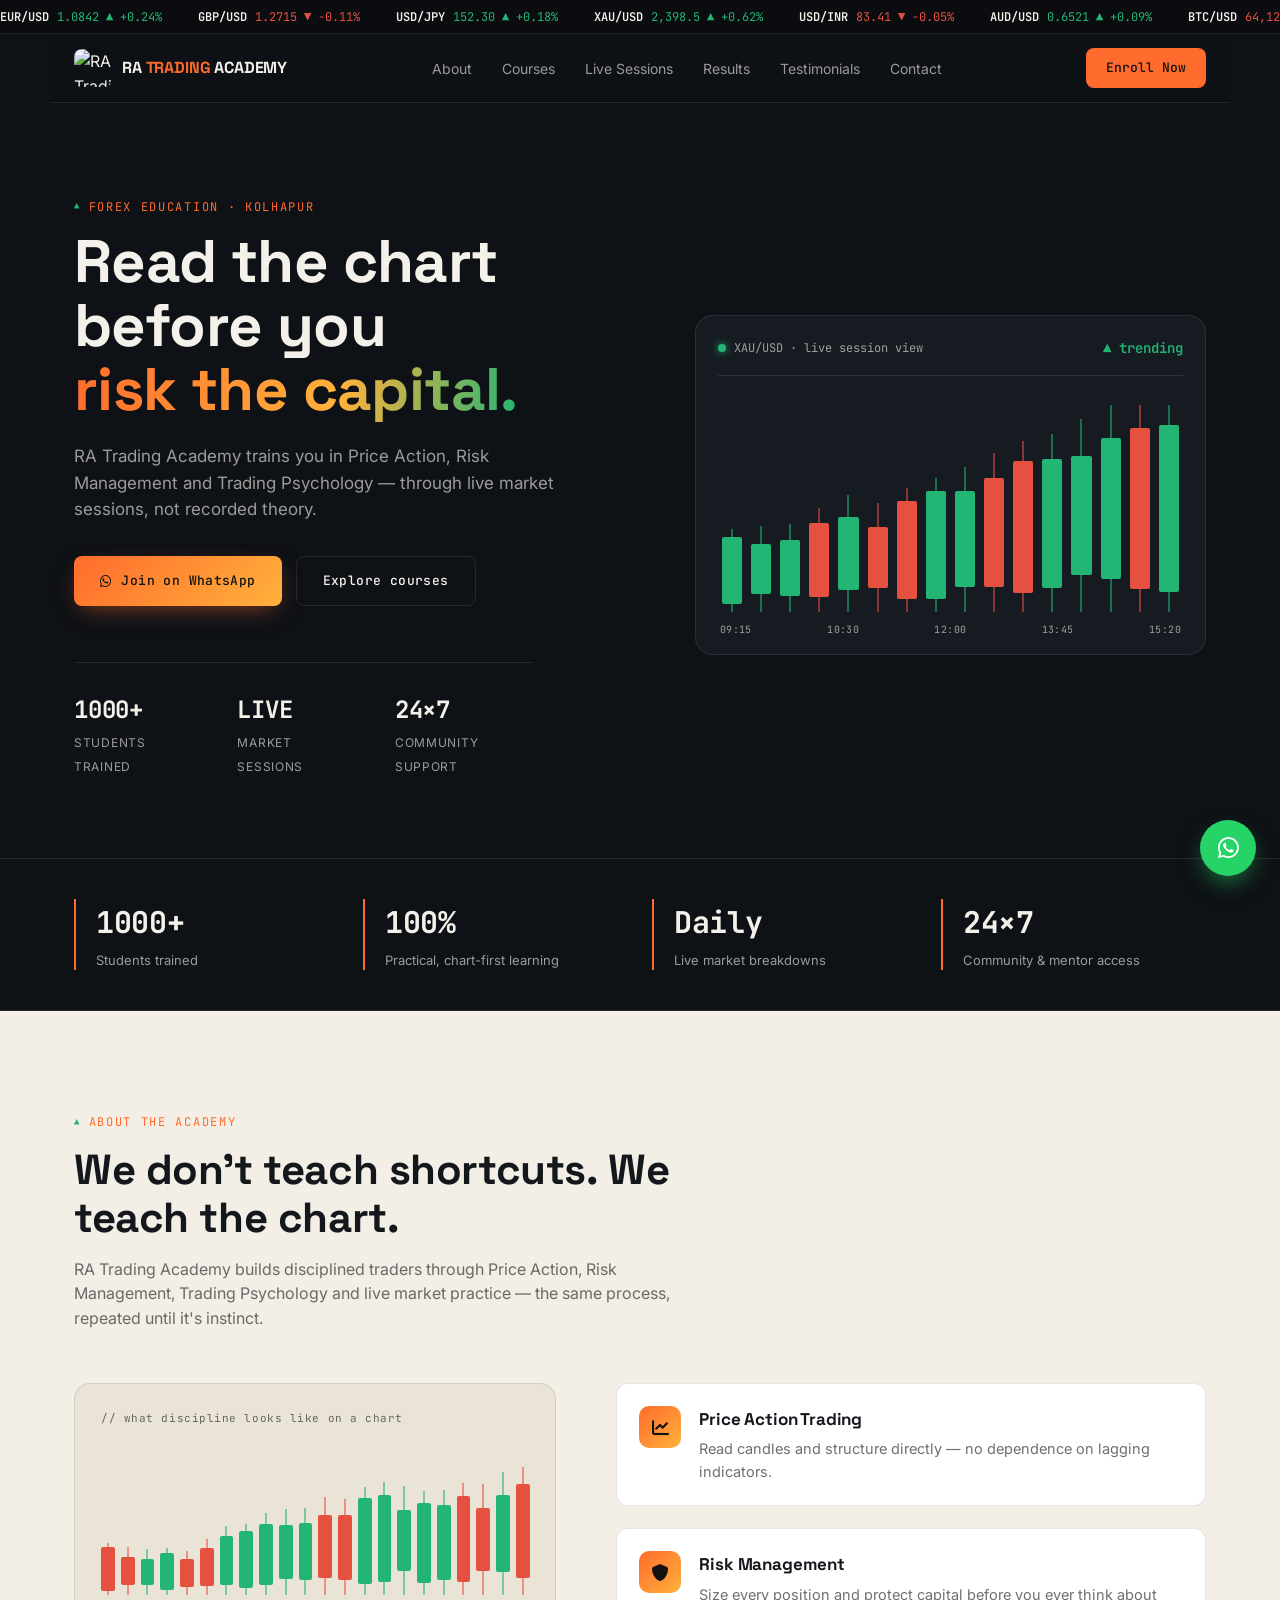
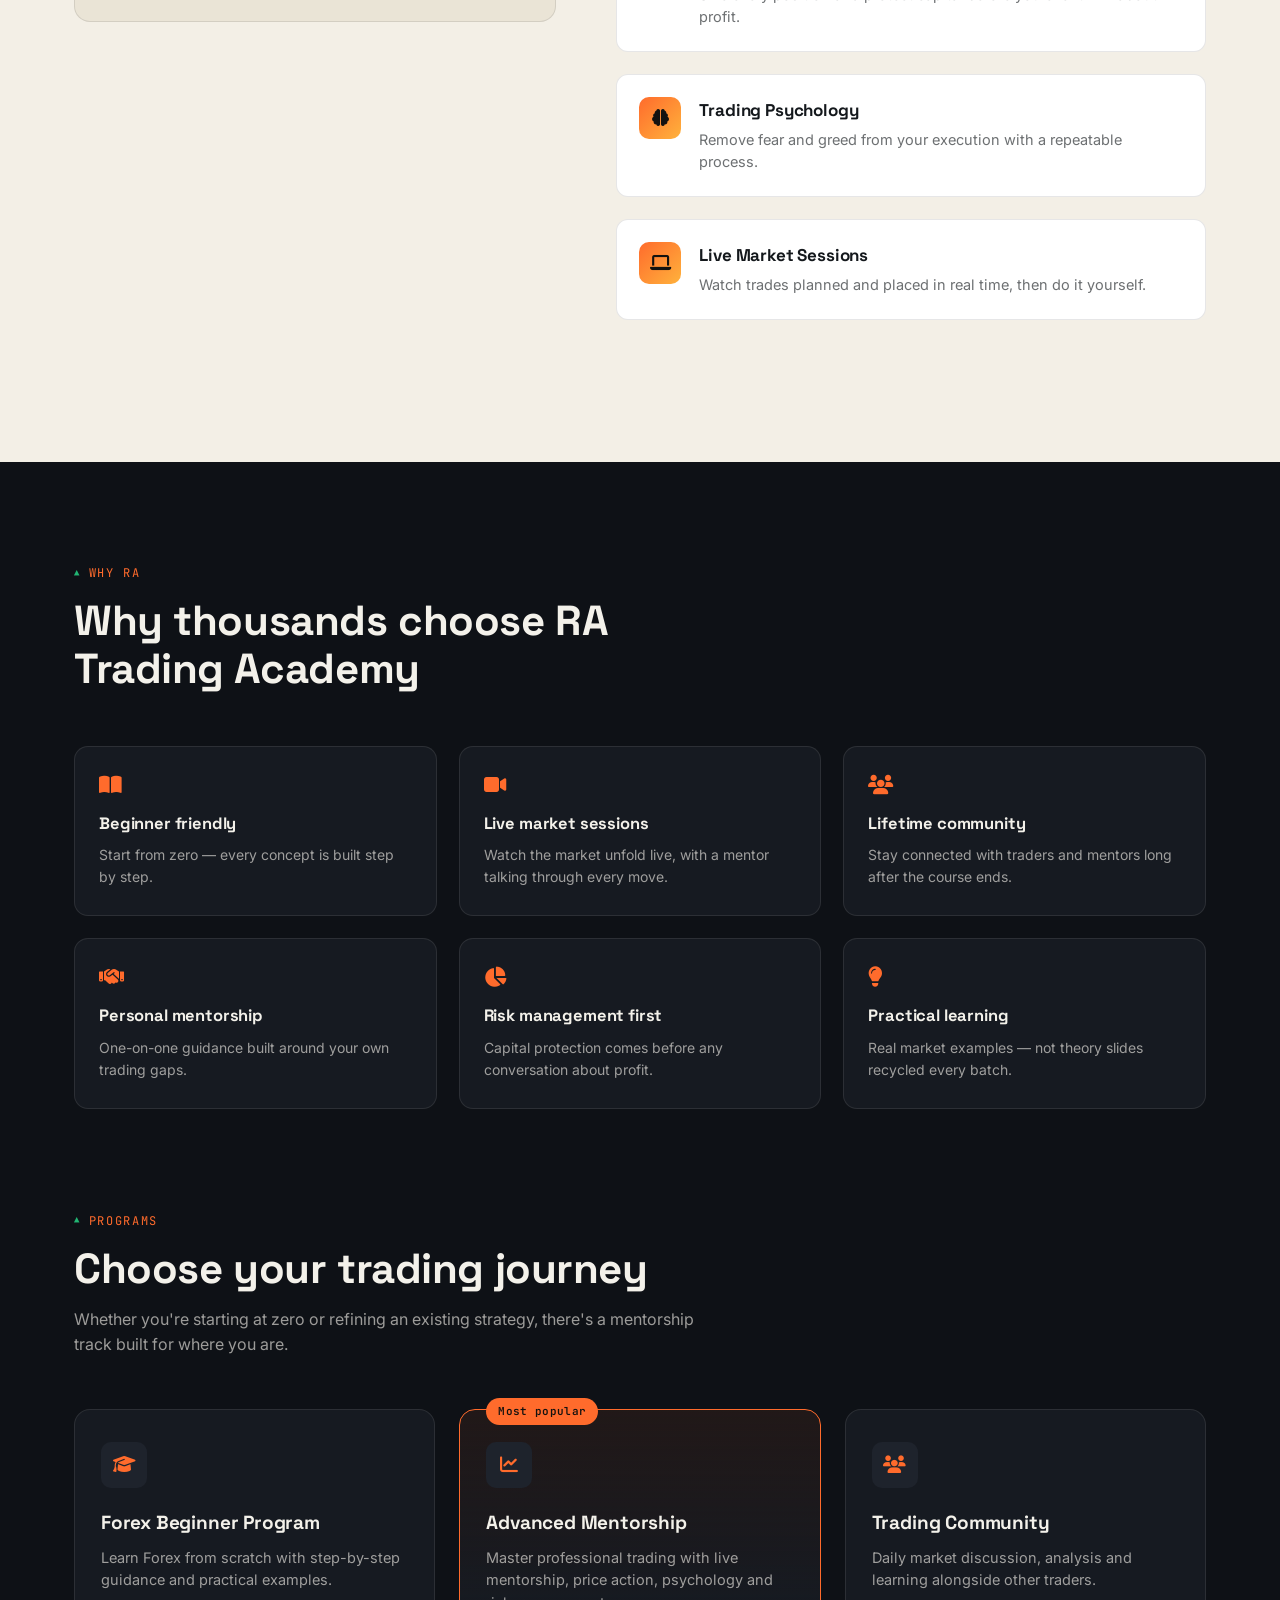
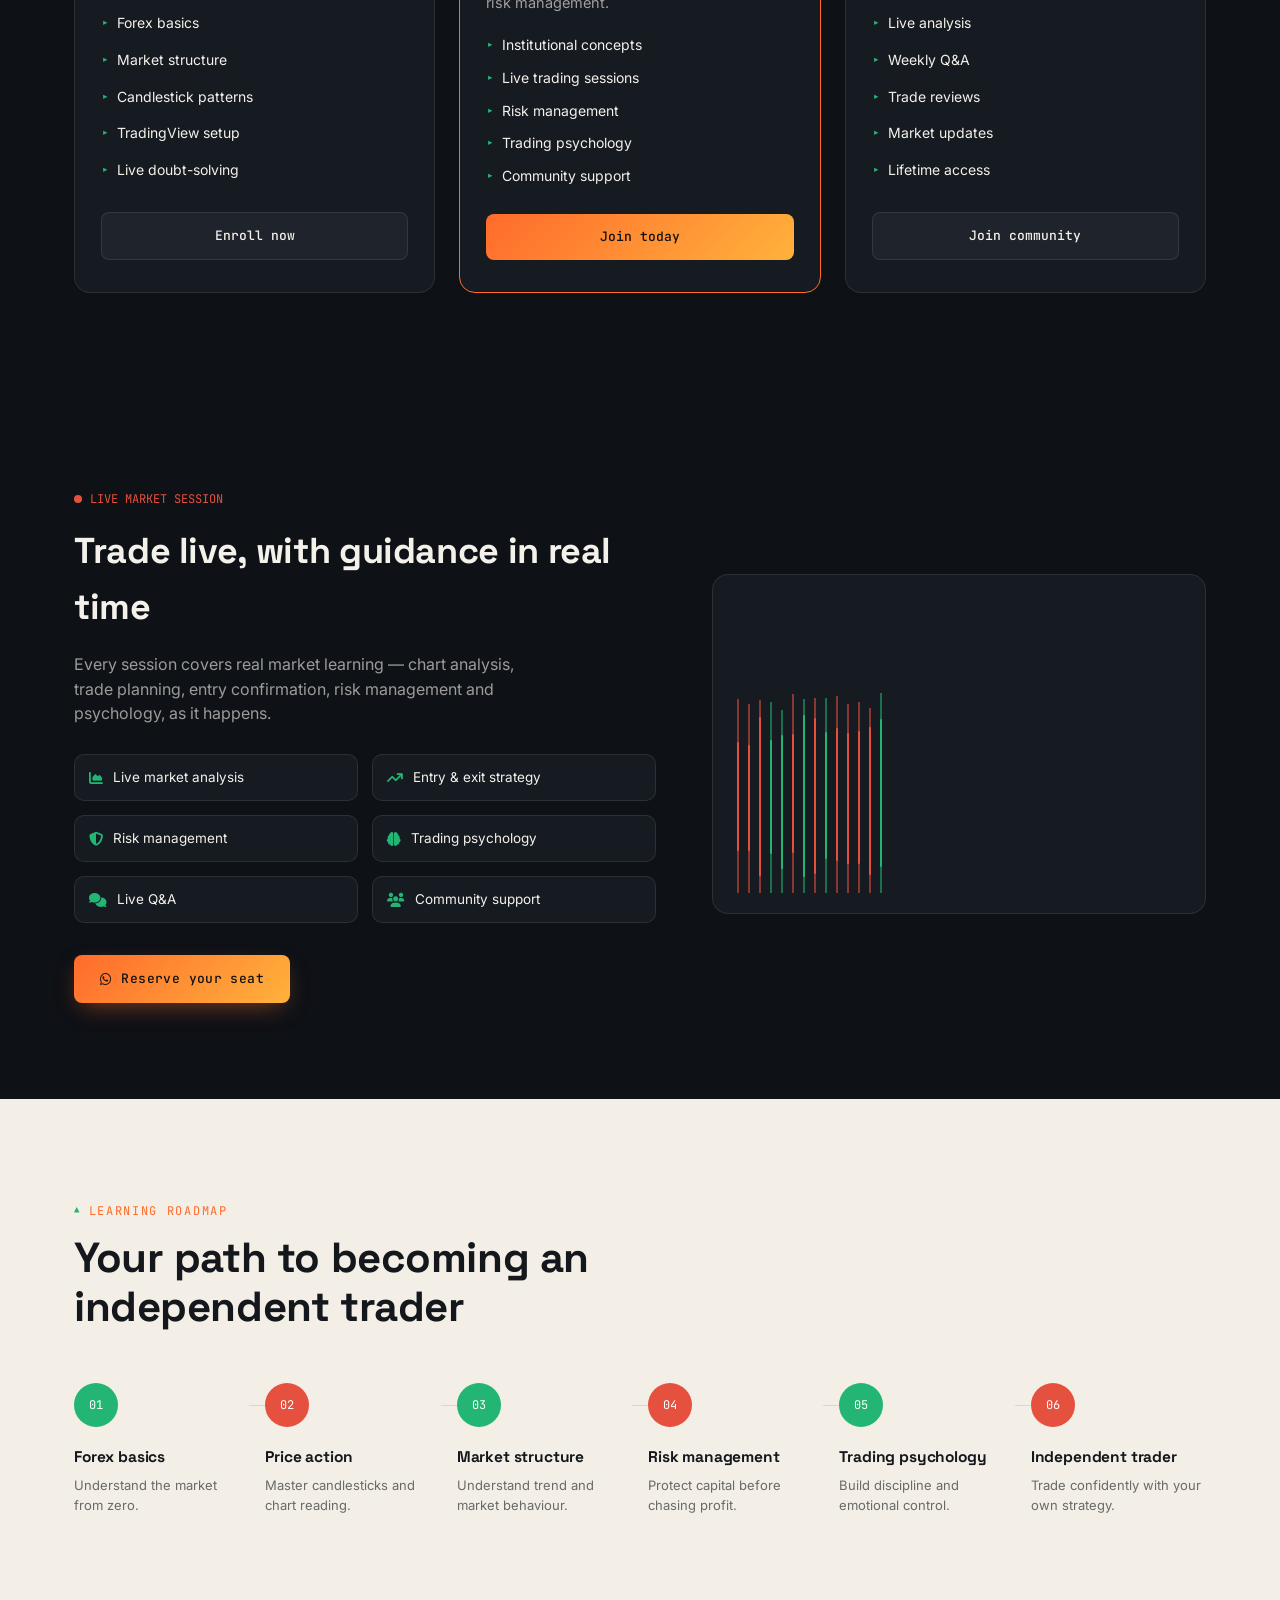
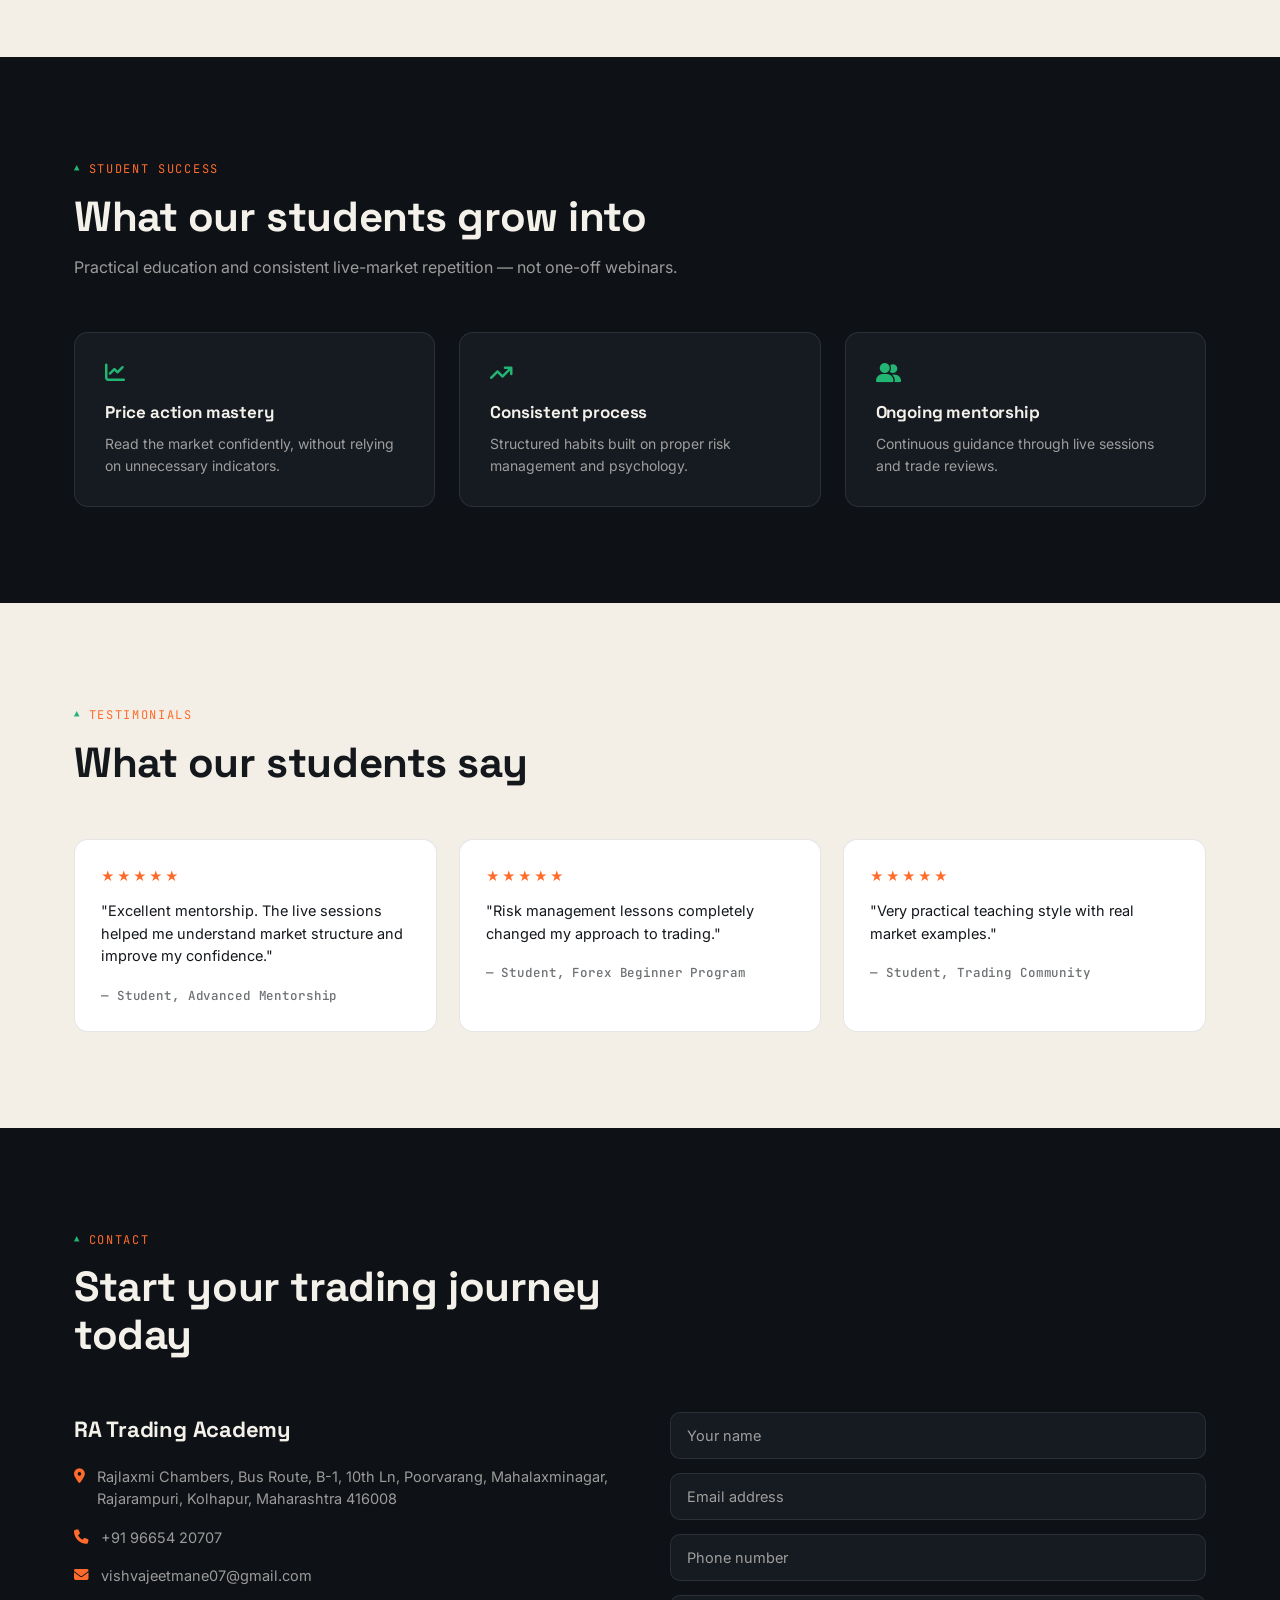
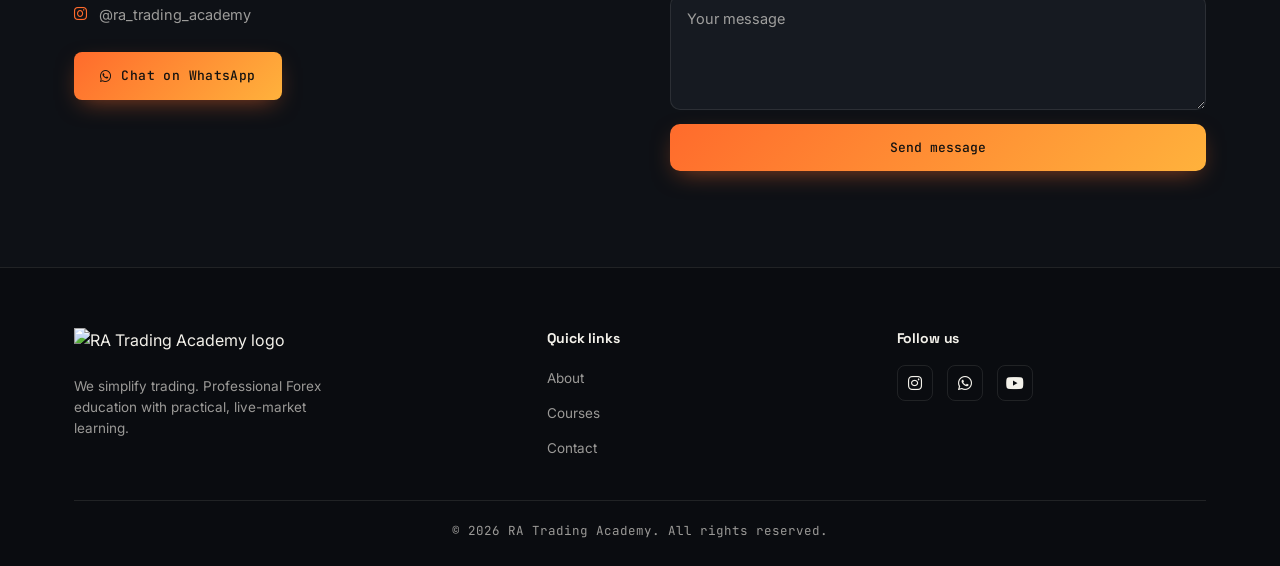
==== commit edd7237b: "Update index.html" ====
--- a/index.html
+++ b/index.html
@@ -5,7 +5,7 @@
 <meta name="viewport" content="width=device-width, initial-scale=1.0">
 <title>RA Trading Academy — We Simplify Trading</title>
 <meta name="description" content="RA Trading Academy — master Forex trading through Price Action, Risk Management, Trading Psychology and live market mentorship in Kolhapur.">
-<link rel="icon" href="images/logo.png">
+<link rel="icon" href="https://drive.google.com/file/d/10n16ETFbBGMT8QPIiRn8ZF07EvSBVQU8/view?usp=sharing">
 <link rel="preconnect" href="https://fonts.googleapis.com">
 <link rel="preconnect" href="https://fonts.gstatic.com" crossorigin>
 <link href="https://fonts.googleapis.com/css2?family=Space+Grotesk:wght@500;600;700&family=Inter:wght@400;500;600;700&family=JetBrains+Mono:wght@400;500;600&display=swap" rel="stylesheet">
@@ -466,7 +466,7 @@
 <header>
   <nav class="navbar">
     <a href="#home" class="logo">
-      <img src="images/logo.png" alt="RA Trading Academy logo">
+      <img src="https://drive.google.com/file/d/10n16ETFbBGMT8QPIiRn8ZF07EvSBVQU8/view?usp=sharing" alt="RA Trading Academy logo">
       <span>RA <em>TRADING</em> ACADEMY</span>
     </a>
     <ul class="nav-links">
@@ -738,7 +738,7 @@
   <div class="container">
     <div class="footer-content">
       <div>
-        <img src="images/logo.png" alt="RA Trading Academy logo">
+        <img src="https://drive.google.com/file/d/10n16ETFbBGMT8QPIiRn8ZF07EvSBVQU8/view?usp=sharing" alt="RA Trading Academy logo">
         <p>We simplify trading. Professional Forex education with practical, live-market learning.</p>
       </div>
       <div>
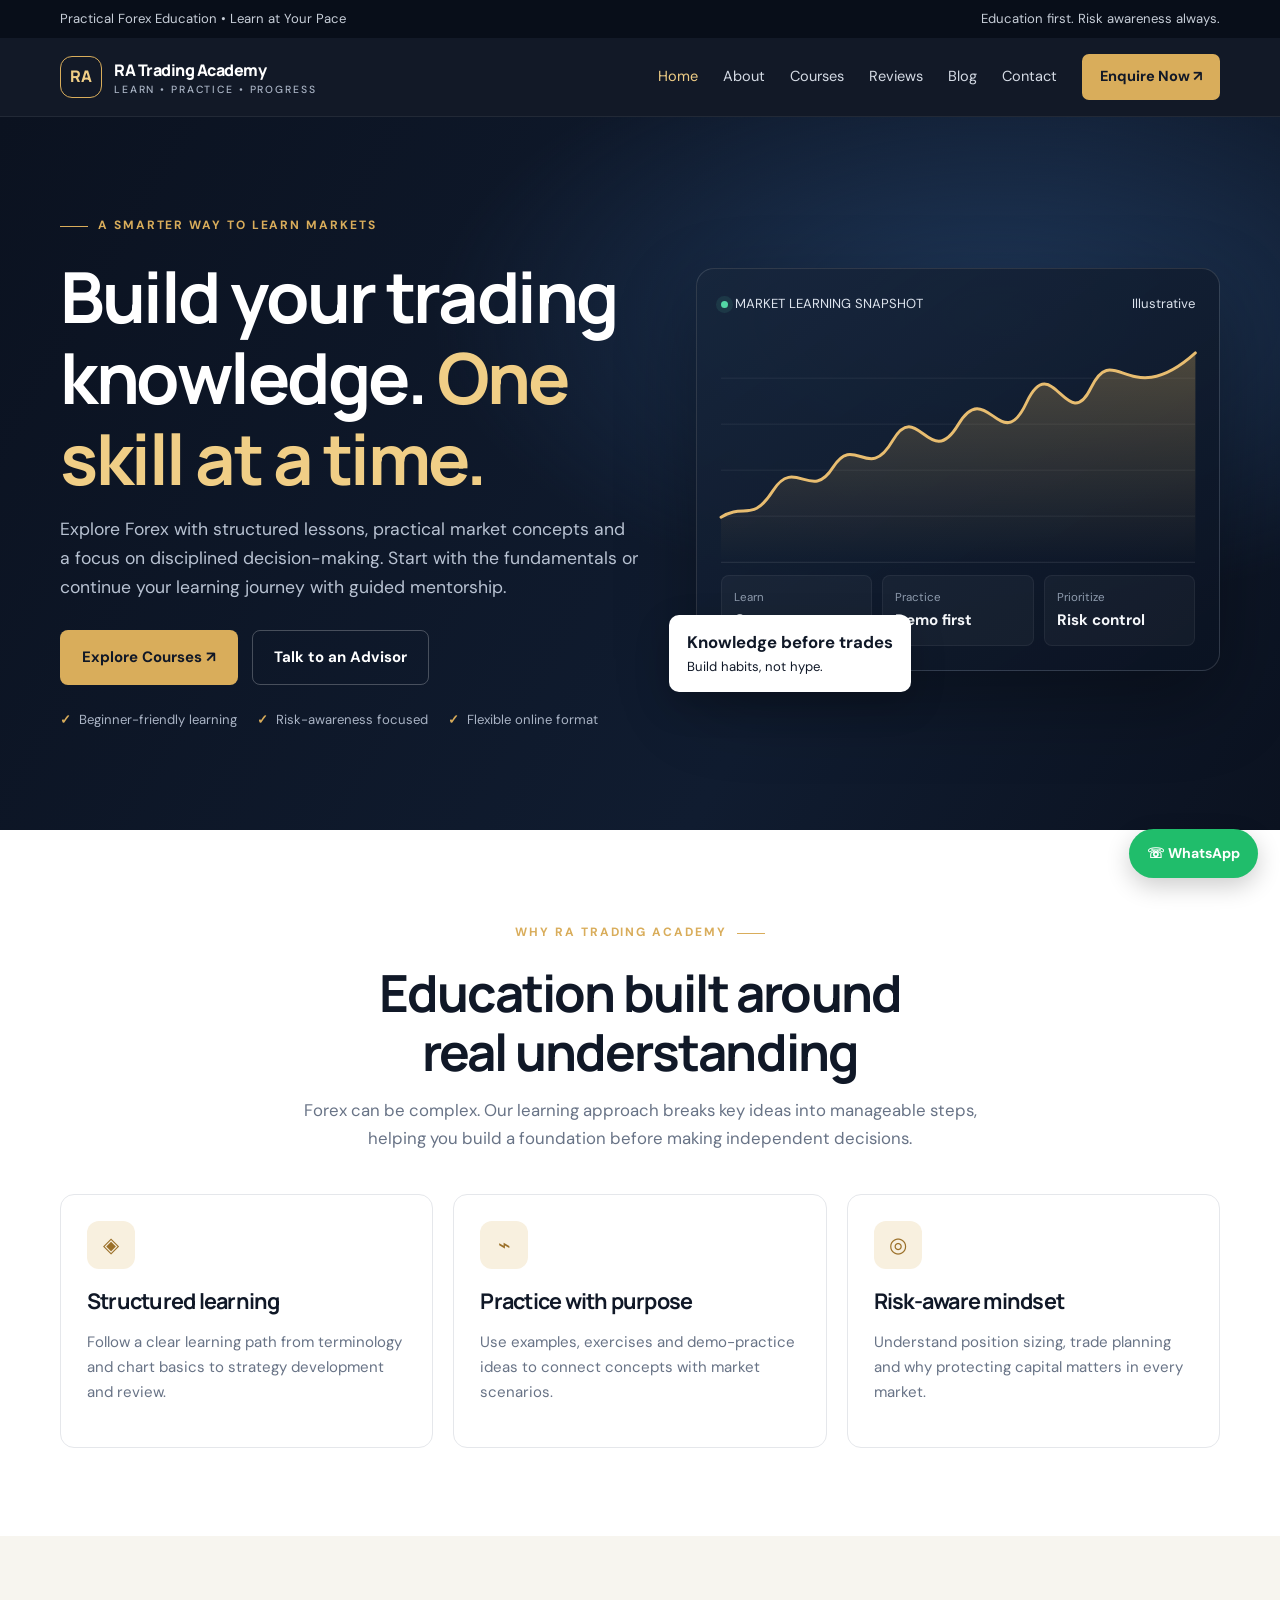
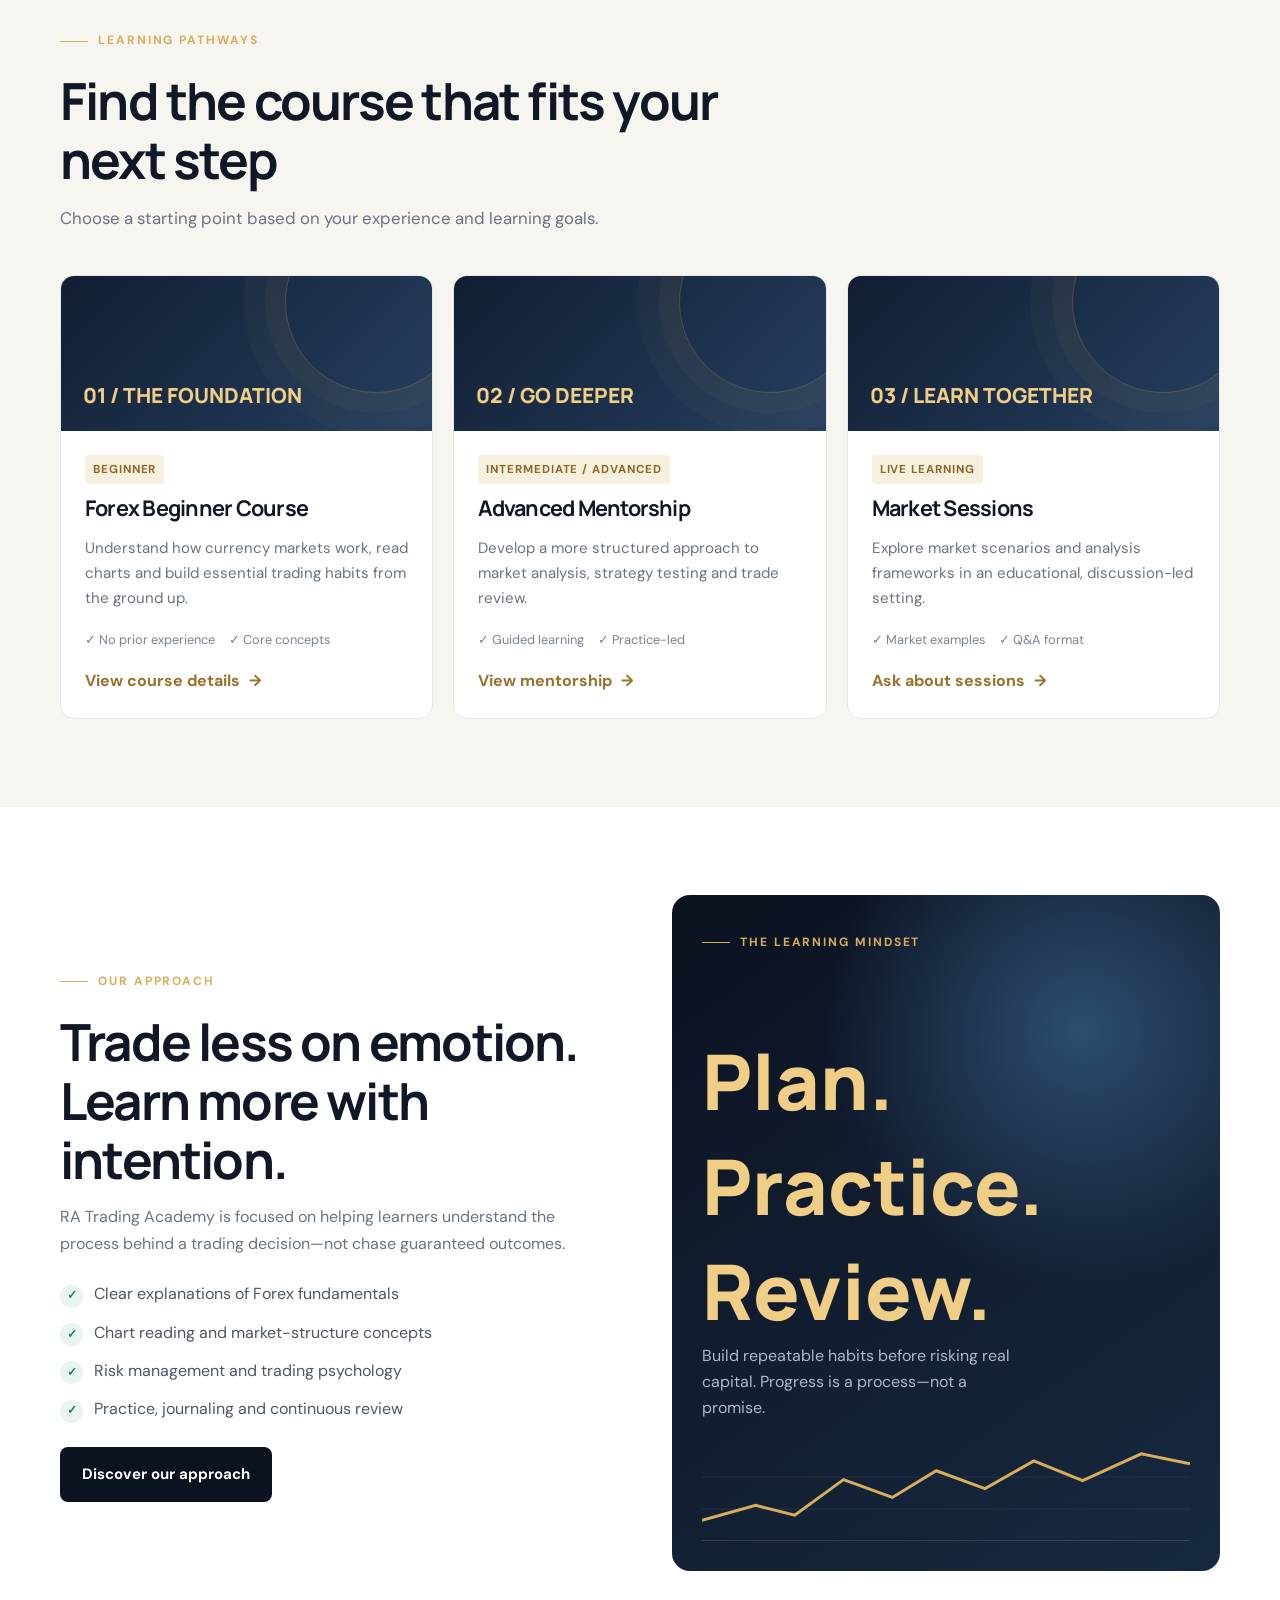
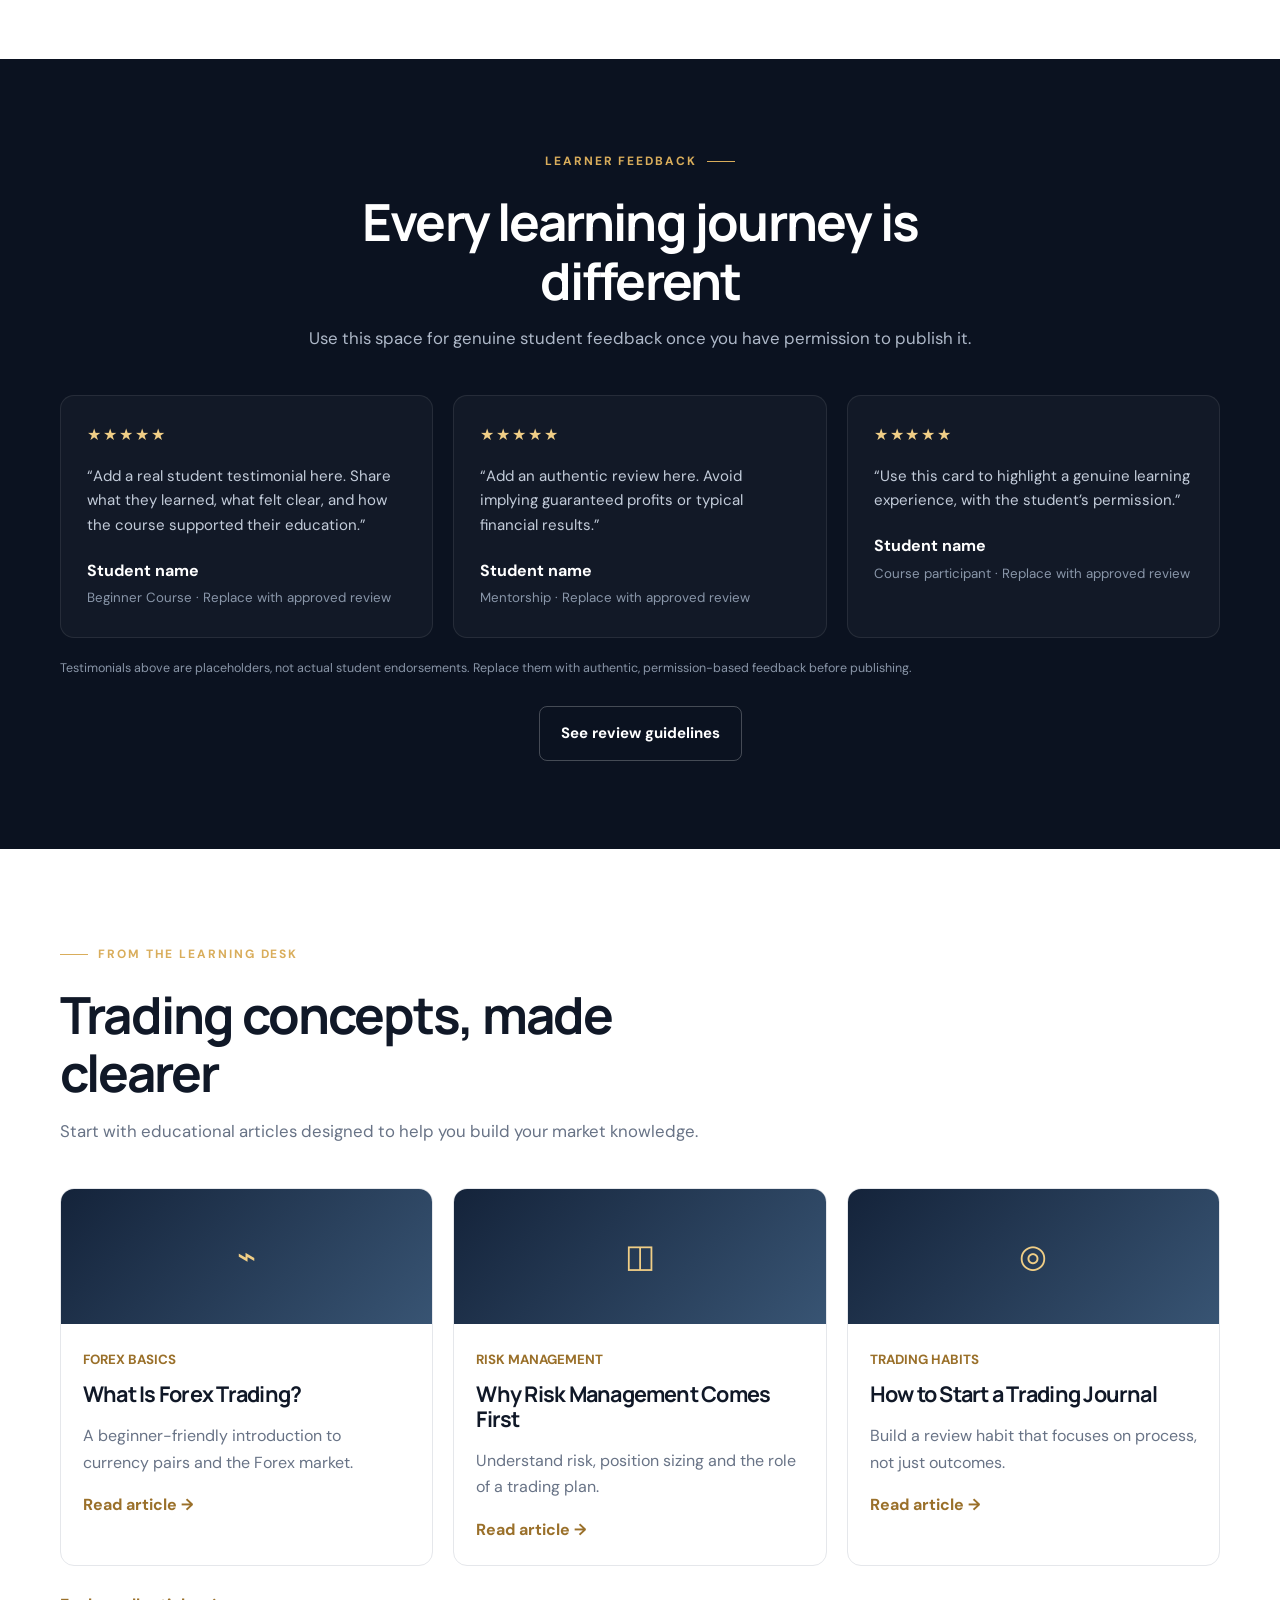
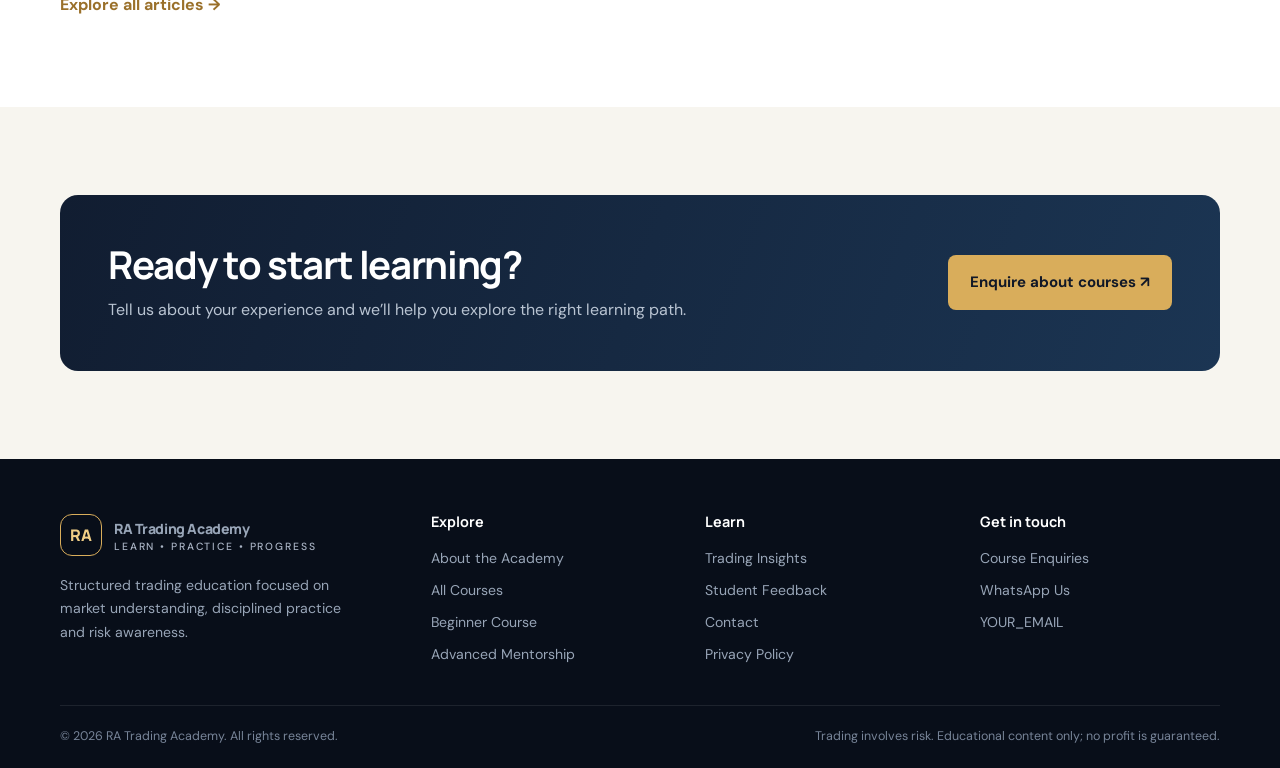
==== commit dd83d4bb: "Add files via upload" ====
--- a/index.html
+++ b/index.html
@@ -1,851 +1,33 @@
-<!DOCTYPE html>
-<html lang="en">
-<head>
-<meta charset="UTF-8">
-<meta name="viewport" content="width=device-width, initial-scale=1.0">
-<title>RA Trading Academy — We Simplify Trading</title>
-<meta name="description" content="RA Trading Academy — master Forex trading through Price Action, Risk Management, Trading Psychology and live market mentorship in Kolhapur.">
-<link rel="icon" href="https://drive.google.com/file/d/10n16ETFbBGMT8QPIiRn8ZF07EvSBVQU8/view?usp=sharing">
-<link rel="preconnect" href="https://fonts.googleapis.com">
-<link rel="preconnect" href="https://fonts.gstatic.com" crossorigin>
-<link href="https://fonts.googleapis.com/css2?family=Space+Grotesk:wght@500;600;700&family=Inter:wght@400;500;600;700&family=JetBrains+Mono:wght@400;500;600&display=swap" rel="stylesheet">
-<link rel="stylesheet" href="https://cdnjs.cloudflare.com/ajax/libs/font-awesome/6.6.0/css/all.min.css">
-<style>
-
-/* ===================== TOKENS ===================== */
-:root{
-  --ink:#0E1116;
-  --surface:#161A21;
-  --surface-2:#1E232C;
-  --line-dark: rgba(232,230,223,0.10);
-  --paper:#F3EFE6;
-  --paper-2:#EAE4D6;
-  --line-light: rgba(14,17,22,0.10);
-  --text-hi:#F3F1EA;
-  --text-lo: rgba(243,241,234,0.62);
-  --text-ink-hi:#14181C;
-  --text-ink-lo: rgba(20,24,28,0.62);
-  --bull:#22B573;
-  --bear:#E6503F;
-  --brand:#FF6B2C;
-  --brand-2:#FFB23C;
-  --display: "Space Grotesk", sans-serif;
-  --body: "Inter", sans-serif;
-  --mono: "JetBrains Mono", monospace;
-  --radius: 14px;
-  --wrap: 1180px;
-}
-*{box-sizing:border-box; margin:0; padding:0;}
-html{scroll-behavior:smooth;}
-body{
-  background:var(--ink);
-  color:var(--text-hi);
-  font-family:var(--body);
-  line-height:1.55;
-  -webkit-font-smoothing:antialiased;
-  overflow-x:hidden;
-}
-img{max-width:100%; display:block;}
-a{color:inherit; text-decoration:none;}
-ul{list-style:none;}
-.container{max-width:var(--wrap); margin:0 auto; padding:0 24px;}
-section{position:relative;}
-
-/* dot-grid "chart paper" texture, used on dark sections */
-.grid-tex{
-  background-image:
-    radial-gradient(rgba(255,255,255,0.06) 1px, transparent 1px);
-  background-size: 26px 26px;
-}
-.grid-tex.on-paper{
-  background-image:
-    radial-gradient(rgba(14,17,22,0.10) 1px, transparent 1px);
-}
-
-.eyebrow{
-  font-family:var(--mono);
-  font-size:12px;
-  letter-spacing:.14em;
-  text-transform:uppercase;
-  color:var(--brand);
-  display:inline-flex;
-  align-items:center;
-  gap:8px;
-  margin-bottom:14px;
-}
-.eyebrow::before{content:"▲"; font-size:9px; color:var(--bull);}
-
-h1,h2,h3,h4{font-family:var(--display); font-weight:700; letter-spacing:-0.01em;}
-.section-title{max-width:640px; margin-bottom:52px;}
-.section-title h2{font-size:clamp(28px,3.6vw,42px); line-height:1.15;}
-.section-title p{margin-top:14px; font-size:16px; color:var(--text-lo);}
-.on-paper .section-title p{color:var(--text-ink-lo);}
-
-.btn{
-  font-family:var(--mono);
-  font-size:13px;
-  letter-spacing:.03em;
-  font-weight:500;
-  padding:14px 26px;
-  border-radius:8px;
-  display:inline-flex;
-  align-items:center;
-  gap:10px;
-  transition:transform .18s ease, box-shadow .18s ease, background .18s ease;
-  white-space:nowrap;
-}
-.btn-primary{
-  background:linear-gradient(135deg, var(--brand), var(--brand-2));
-  color:#141210;
-  box-shadow:0 8px 24px -8px rgba(255,107,44,.55);
-}
-.btn-primary:hover{transform:translateY(-2px); box-shadow:0 12px 28px -8px rgba(255,107,44,.7);}
-.btn-secondary{
-  border:1px solid var(--line-dark);
-  color:var(--text-hi);
-}
-.btn-secondary:hover{background:var(--surface-2); border-color:rgba(255,255,255,.2);}
-.on-paper .btn-secondary{border-color:var(--line-light); color:var(--text-ink-hi);}
-.on-paper .btn-secondary:hover{background:var(--paper-2);}
-
-/* ===================== HEADER + TICKER ===================== */
-.ticker-strip{
-  background:#0A0C10;
-  border-bottom:1px solid var(--line-dark);
-  overflow:hidden;
-  height:34px;
-}
-.ticker-track{
-  display:flex;
-  gap:36px;
-  align-items:center;
-  height:34px;
-  width:max-content;
-  animation:ticker 28s linear infinite;
-}
-@keyframes ticker{ from{transform:translateX(0);} to{transform:translateX(-50%);} }
-.ticker-item{
-  font-family:var(--mono);
-  font-size:12px;
-  color:var(--text-lo);
-  display:flex;
-  gap:8px;
-  align-items:center;
-  white-space:nowrap;
-}
-.ticker-item b{color:var(--text-hi); font-weight:600;}
-.ticker-item.up{color:var(--bull);}
-.ticker-item.down{color:var(--bear);}
-
-header{position:sticky; top:0; z-index:100;}
-.navbar{
-  background:rgba(14,17,22,0.88);
-  backdrop-filter:blur(10px);
-  border-bottom:1px solid var(--line-dark);
-  display:flex;
-  align-items:center;
-  justify-content:space-between;
-  padding:14px 24px;
-  max-width:var(--wrap);
-  margin:0 auto;
-}
-.logo{display:flex; align-items:center; gap:10px;}
-.logo img{height:38px; width:38px; object-fit:contain; border-radius:8px;}
-.logo span{font-family:var(--display); font-weight:700; font-size:16px; letter-spacing:-0.01em;}
-.logo span em{color:var(--brand); font-style:normal;}
-.nav-links{display:flex; gap:30px;}
-.nav-links a{
-  font-size:14px; color:var(--text-lo);
-  transition:color .15s ease;
-  position:relative;
-}
-.nav-links a:hover{color:var(--text-hi);}
-.nav-btn{
-  font-family:var(--mono); font-size:13px; font-weight:500;
-  background:var(--brand); color:#141210;
-  padding:10px 20px; border-radius:8px;
-}
-.menu-btn{display:none; font-size:20px; cursor:pointer;}
-
-/* ===================== HERO ===================== */
-.hero{padding:88px 0 80px; position:relative;}
-.hero-grid{
-  display:grid;
-  grid-template-columns:1.05fr 0.95fr;
-  gap:56px;
-  align-items:center;
-}
-.hero h1{font-size:clamp(38px,5vw,60px); line-height:1.06;}
-.hero h1 .accent{
-  background:linear-gradient(100deg, var(--brand), var(--brand-2) 60%, var(--bull));
-  -webkit-background-clip:text; background-clip:text; color:transparent;
-}
-.hero p.sub{margin-top:22px; font-size:17px; color:var(--text-lo); max-width:480px;}
-.hero-actions{display:flex; gap:14px; margin-top:34px; flex-wrap:wrap;}
-.hero-stats{
-  display:grid; grid-template-columns:repeat(3,auto);
-  gap:36px; margin-top:56px;
-  border-top:1px solid var(--line-dark); padding-top:28px;
-  max-width:460px;
-}
-.hero-stats .stat h3{font-family:var(--mono); font-size:24px; color:var(--text-hi);}
-.hero-stats .stat span{font-size:12px; color:var(--text-lo); text-transform:uppercase; letter-spacing:.06em;}
-
-/* candlestick hero visual */
-.chart-visual{
-  background:var(--surface);
-  border:1px solid var(--line-dark);
-  border-radius:18px;
-  padding:22px 22px 0;
-  position:relative;
-  overflow:hidden;
-}
-.chart-visual-head{
-  display:flex; align-items:center; justify-content:space-between;
-  padding-bottom:16px; border-bottom:1px solid var(--line-dark); margin-bottom:6px;
-}
-.chart-visual-head .dot{width:8px; height:8px; border-radius:50%; background:var(--bull); box-shadow:0 0 8px var(--bull); display:inline-block; margin-right:8px;}
-.chart-visual-head span{font-family:var(--mono); font-size:12px; color:var(--text-lo);}
-.chart-visual-head .price{font-family:var(--mono); font-size:14px; color:var(--bull); font-weight:600;}
-.candles{display:flex; align-items:flex-end; gap:9px; height:230px; padding:14px 4px 0;}
-.candle{flex:1; position:relative; display:flex; flex-direction:column; align-items:center; justify-content:flex-end; height:100%;}
-.candle .wick{width:2px; background:currentColor; opacity:.55;}
-.candle .body{width:100%; border-radius:2px; background:currentColor;}
-.candle.bull{color:var(--bull);}
-.candle.bear{color:var(--bear);}
-.chart-visual-foot{
-  display:flex; justify-content:space-between; padding:10px 2px 16px;
-  font-family:var(--mono); font-size:10px; color:var(--text-lo); letter-spacing:.04em;
-}
-.arrow-overlay{
-  position:absolute; right:14px; top:60px; width:130px; opacity:.9; pointer-events:none;
-}
-
-/* ===================== STATS BAND ===================== */
-.stats-band{
-  background:var(--surface);
-  border-top:1px solid var(--line-dark);
-  border-bottom:1px solid var(--line-dark);
-  padding:40px 0;
-}
-.stats-band .container{
-  display:grid; grid-template-columns:repeat(4,1fr); gap:24px;
-}
-.stat-card{text-align:left; padding:0 20px; border-left:2px solid var(--brand);}
-.stat-card h2{font-family:var(--mono); font-size:30px; color:var(--text-hi);}
-.stat-card p{font-size:13px; color:var(--text-lo); margin-top:4px;}
-
-/* ===================== ALTERNATING SECTION RHYTHM ===================== */
-.on-dark{background:var(--ink); color:var(--text-hi);}
-.on-paper{background:var(--paper); color:var(--text-ink-hi);}
-.on-paper .text-lo{color:var(--text-ink-lo);}
-section.padded{padding:96px 0;}
-
-/* candle divider between sections — mirrors the alternating bull/bear rhythm */
-.candle-divider{
-  height:46px; display:flex; align-items:flex-end; justify-content:center; gap:6px; overflow:hidden;
-}
-.candle-divider i{width:4px; border-radius:2px;}
-.on-dark .candle-divider i:nth-child(odd){background:var(--bull); opacity:.5;}
-.on-dark .candle-divider i:nth-child(even){background:var(--bear); opacity:.35;}
-.on-paper .candle-divider i:nth-child(odd){background:var(--bull); opacity:.4;}
-.on-paper .candle-divider i:nth-child(even){background:var(--bear); opacity:.3;}
-
-/* ===================== ABOUT ===================== */
-.about-grid{display:grid; grid-template-columns:0.9fr 1.1fr; gap:60px; align-items:start;}
-.about-visual{
-  border-radius:16px; overflow:hidden; border:1px solid var(--line-light);
-  background:var(--paper-2); padding:26px; position:relative;
-}
-.about-visual .roadline{
-  font-family:var(--mono); font-size:11px; color:var(--text-ink-lo); letter-spacing:.05em; margin-bottom:18px;
-}
-.mini-candles{display:flex; align-items:flex-end; gap:6px; height:150px;}
-.mini-candles i{flex:1; border-radius:2px;}
-.feature-list{display:grid; gap:22px;}
-.feature-box{
-  display:flex; gap:18px; align-items:flex-start;
-  padding:22px; border-radius:12px; background:#fff; border:1px solid var(--line-light);
-}
-.feature-box i{
-  width:42px; height:42px; border-radius:10px; flex:none;
-  display:flex; align-items:center; justify-content:center;
-  background:linear-gradient(135deg, var(--brand), var(--brand-2)); color:#141210; font-size:17px;
-}
-.feature-box h3{font-size:17px; margin-bottom:6px;}
-.feature-box p{font-size:14.5px; color:var(--text-ink-lo);}
-
-/* ===================== WHY US ===================== */
-.why-grid{display:grid; grid-template-columns:repeat(3,1fr); gap:22px;}
-.why-card{
-  padding:28px 24px; border-radius:14px;
-  background:var(--surface); border:1px solid var(--line-dark);
-  transition:transform .18s ease, border-color .18s ease;
-}
-.why-card:hover{transform:translateY(-4px); border-color:rgba(255,107,44,.4);}
-.why-card i{font-size:20px; color:var(--brand); margin-bottom:16px; display:block;}
-.why-card h3{font-size:16.5px; margin-bottom:8px;}
-.why-card p{font-size:14px; color:var(--text-lo);}
-
-/* ===================== COURSES ===================== */
-.course-grid{display:grid; grid-template-columns:repeat(3,1fr); gap:24px;}
-.course-card{
-  background:var(--surface); border:1px solid var(--line-dark); border-radius:16px;
-  padding:32px 26px; display:flex; flex-direction:column; position:relative;
-}
-.course-card.featured{
-  border-color:var(--brand);
-  background:linear-gradient(180deg, rgba(255,107,44,0.08), var(--surface) 40%);
-}
-.badge{
-  position:absolute; top:-12px; left:26px;
-  background:var(--brand); color:#141210;
-  font-family:var(--mono); font-size:11px; font-weight:600;
-  padding:5px 12px; border-radius:999px; letter-spacing:.03em;
-}
-.course-icon{
-  width:46px; height:46px; border-radius:10px; margin-bottom:20px;
-  display:flex; align-items:center; justify-content:center;
-  background:var(--surface-2); color:var(--brand); font-size:18px;
-}
-.course-card h3{font-size:19px; margin-bottom:10px;}
-.course-card > p{font-size:14.5px; color:var(--text-lo); margin-bottom:20px;}
-.course-card ul{display:grid; gap:10px; margin-bottom:26px; flex:1;}
-.course-card ul li{font-size:14px; color:var(--text-hi); display:flex; gap:8px; align-items:baseline;}
-.course-card ul li::before{content:"▸"; color:var(--bull); font-family:var(--mono);}
-.course-btn{
-  text-align:center; padding:13px; border-radius:8px;
-  font-family:var(--mono); font-size:13px; font-weight:500;
-  background:var(--surface-2); border:1px solid var(--line-dark);
-  transition:background .18s ease, border-color .18s ease;
-}
-.course-card.featured .course-btn{background:linear-gradient(135deg, var(--brand), var(--brand-2)); color:#141210; border:none;}
-.course-btn:hover{background:rgba(255,255,255,0.08);}
-
-/* ===================== LIVE SESSION ===================== */
-.live-container{display:grid; grid-template-columns:1fr 0.85fr; gap:56px; align-items:center;}
-.live-tag{
-  font-family:var(--mono); font-size:12px; color:var(--bear);
-  display:inline-flex; align-items:center; gap:8px; margin-bottom:16px;
-}
-.live-dot{width:8px; height:8px; border-radius:50%; background:var(--bear); animation:pulse 1.6s infinite;}
-@keyframes pulse{0%,100%{opacity:1;} 50%{opacity:.3;}}
-.live-left h2{font-size:clamp(26px,3.4vw,36px); margin-bottom:16px;}
-.live-left > p{color:var(--text-lo); max-width:460px; margin-bottom:28px;}
-.live-features{display:grid; grid-template-columns:1fr 1fr; gap:14px; margin-bottom:32px;}
-.live-features div{
-  display:flex; align-items:center; gap:10px; font-size:13.5px;
-  padding:12px 14px; border-radius:10px; background:var(--surface); border:1px solid var(--line-dark);
-}
-.live-features i{color:var(--bull); font-size:14px;}
-.live-right{
-  background:var(--surface); border:1px solid var(--line-dark); border-radius:16px;
-  padding:20px; height:340px; display:flex; align-items:flex-end;
-}
-.live-right .candles{height:100%;}
-
-/* ===================== ROADMAP ===================== */
-.roadmap-track{
-  display:grid; grid-template-columns:repeat(6,1fr); gap:16px;
-  position:relative;
-}
-.roadmap-track::before{
-  content:""; position:absolute; top:22px; left:0; right:0; height:1px;
-  background:var(--line-light); z-index:0;
-}
-.step{position:relative; z-index:1; background:var(--paper); padding-top:0;}
-.step .tag{
-  font-family:var(--mono); font-size:12px; color:#fff;
-  background:var(--text-ink-hi); width:44px; height:44px; border-radius:50%;
-  display:flex; align-items:center; justify-content:center; margin-bottom:18px;
-}
-.step:nth-child(odd) .tag{background:var(--bull);}
-.step:nth-child(even) .tag{background:var(--bear);}
-.step h4{font-size:15.5px; margin-bottom:6px;}
-.step p{font-size:13px; color:var(--text-ink-lo);}
-
-/* ===================== RESULTS ===================== */
-.results-grid{display:grid; grid-template-columns:repeat(3,1fr); gap:24px;}
-.result-card{
-  padding:30px; border-radius:14px; background:var(--surface); border:1px solid var(--line-dark);
-}
-.result-card i{color:var(--bull); font-size:20px; margin-bottom:16px; display:block;}
-.result-card h3{font-size:17px; margin-bottom:8px;}
-.result-card p{font-size:14px; color:var(--text-lo);}
-
-/* ===================== TESTIMONIALS ===================== */
-.testimonial-slider{display:grid; grid-template-columns:repeat(3,1fr); gap:22px;}
-.testimonial-card{
-  background:#fff; border:1px solid var(--line-light); border-radius:14px; padding:26px;
-}
-.stars{color:var(--brand); font-size:13px; letter-spacing:2px; margin-bottom:14px; display:block;}
-.testimonial-card p{font-size:14.5px; color:var(--text-ink-hi); margin-bottom:18px;}
-.testimonial-card h4{font-family:var(--mono); font-size:12.5px; color:var(--text-ink-lo); font-weight:500;}
-
-/* ===================== CONTACT ===================== */
-.contact-grid{display:grid; grid-template-columns:1fr 1fr; gap:60px;}
-.contact-info h3{font-size:22px; margin-bottom:20px;}
-.contact-info p{
-  display:flex; gap:12px; align-items:flex-start; font-size:14.5px; color:var(--text-lo);
-  margin-bottom:16px;
-}
-.contact-info p i{color:var(--brand); margin-top:3px;}
-.contact-info .btn-primary{margin-top:10px;}
-form{display:grid; gap:14px;}
-form input, form textarea{
-  width:100%; padding:14px 16px; border-radius:10px;
-  background:var(--surface); border:1px solid var(--line-dark);
-  color:var(--text-hi); font-family:var(--body); font-size:14.5px;
-}
-form input::placeholder, form textarea::placeholder{color:var(--text-lo);}
-form input:focus, form textarea:focus, .btn:focus-visible, a:focus-visible{
-  outline:2px solid var(--brand); outline-offset:2px;
-}
-form button{
-  border:none; cursor:pointer; font-family:var(--mono); font-size:13px; font-weight:500;
-  background:linear-gradient(135deg, var(--brand), var(--brand-2)); color:#141210;
-  padding:15px; border-radius:10px;
-}
-
-/* ===================== FOOTER ===================== */
-footer{background:#0A0C10; padding:60px 0 26px; border-top:1px solid var(--line-dark);}
-.footer-content{display:grid; grid-template-columns:1.4fr 1fr 1fr; gap:40px; margin-bottom:40px;}
-.footer-content img{height:34px; margin-bottom:14px;}
-.footer-content p{font-size:13.5px; color:var(--text-lo); max-width:280px;}
-.footer-content h4{font-size:14px; margin-bottom:16px;}
-.footer-content ul{display:grid; gap:10px;}
-.footer-content ul li a{font-size:13.5px; color:var(--text-lo);}
-.footer-content ul li a:hover{color:var(--text-hi);}
-.footer-content .socials{display:flex; gap:14px;}
-.footer-content .socials a{
-  width:36px; height:36px; border-radius:8px; border:1px solid var(--line-dark);
-  display:flex; align-items:center; justify-content:center;
-}
-footer hr{border:none; border-top:1px solid var(--line-dark); margin-bottom:20px;}
-footer .fine{text-align:center; font-size:12.5px; color:var(--text-lo); font-family:var(--mono);}
-
-/* whatsapp float */
-.wa-float{
-  position:fixed; bottom:24px; right:24px; z-index:200;
-  width:56px; height:56px; border-radius:50%;
-  background:#25D366; color:#fff; font-size:24px;
-  display:flex; align-items:center; justify-content:center;
-  box-shadow:0 10px 24px -6px rgba(37,211,102,.6);
-}
-
-/* ===================== RESPONSIVE ===================== */
-@media (max-width: 980px){
-  .nav-links{display:none;}
-  .menu-btn{display:block;}
-  .hero-grid{grid-template-columns:1fr;}
-  .hero-right{order:-1;}
-  .about-grid, .live-container, .contact-grid{grid-template-columns:1fr;}
-  .why-grid, .course-grid, .results-grid, .testimonial-slider{grid-template-columns:repeat(2,1fr);}
-  .roadmap-track{grid-template-columns:repeat(3,1fr); row-gap:36px;}
-  .roadmap-track::before{display:none;}
-  .stats-band .container{grid-template-columns:repeat(2,1fr); row-gap:24px;}
-}
-@media (max-width: 600px){
-  .why-grid, .course-grid, .results-grid, .testimonial-slider{grid-template-columns:1fr;}
-  .roadmap-track{grid-template-columns:repeat(2,1fr);}
-  .hero-stats{grid-template-columns:repeat(3,auto); gap:20px;}
-}
-@media (prefers-reduced-motion: reduce){
-  html{scroll-behavior:auto;}
-  .ticker-track{animation:none;}
-  .live-dot{animation:none;}
-}
-</style>
-</head>
-<body>
-
-<div class="ticker-strip">
-  <div class="ticker-track" id="tickerTrack"></div>
-</div>
-
-<header>
-  <nav class="navbar">
-    <a href="#home" class="logo">
-      <img src="https://drive.google.com/file/d/10n16ETFbBGMT8QPIiRn8ZF07EvSBVQU8/view?usp=sharing" alt="RA Trading Academy logo">
-      <span>RA <em>TRADING</em> ACADEMY</span>
-    </a>
-    <ul class="nav-links">
-      <li><a href="#about">About</a></li>
-      <li><a href="#courses">Courses</a></li>
-      <li><a href="#live">Live Sessions</a></li>
-      <li><a href="#results">Results</a></li>
-      <li><a href="#reviews">Testimonials</a></li>
-      <li><a href="#contact">Contact</a></li>
-    </ul>
-    <a href="https://wa.me/919665420707" class="nav-btn">Enroll Now</a>
-    <div class="menu-btn" id="menuBtn"><i class="fa-solid fa-bars"></i></div>
-  </nav>
-</header>
-
-<!-- ===================== HERO ===================== -->
-<section class="hero on-dark grid-tex" id="home">
-  <div class="container hero-grid">
-    <div class="hero-left">
-      <span class="eyebrow">Forex Education · Kolhapur</span>
-      <h1>Read the chart<br>before you<br><span class="accent">risk the capital.</span></h1>
-      <p class="sub">RA Trading Academy trains you in Price Action, Risk Management and Trading Psychology — through live market sessions, not recorded theory.</p>
-      <div class="hero-actions">
-        <a href="https://wa.me/919665420707" class="btn btn-primary"><i class="fa-brands fa-whatsapp"></i> Join on WhatsApp</a>
-        <a href="#courses" class="btn btn-secondary">Explore courses</a>
-      </div>
-      <div class="hero-stats">
-        <div class="stat"><h3>1000+</h3><span>Students trained</span></div>
-        <div class="stat"><h3>LIVE</h3><span>Market sessions</span></div>
-        <div class="stat"><h3>24×7</h3><span>Community support</span></div>
-      </div>
-    </div>
-
-    <div class="hero-right">
-      <div class="chart-visual">
-        <div class="chart-visual-head">
-          <span><span class="dot"></span>XAU/USD · live session view</span>
-          <span class="price">▲ trending</span>
-        </div>
-        <div class="candles" id="heroCandles"></div>
-        <div class="chart-visual-foot">
-          <span>09:15</span><span>10:30</span><span>12:00</span><span>13:45</span><span>15:20</span>
-        </div>
-      </div>
-    </div>
-  </div>
-</section>
-
-<!-- ===================== STATS BAND ===================== -->
-<section class="stats-band on-dark">
-  <div class="container">
-    <div class="stat-card"><h2>1000+</h2><p>Students trained</p></div>
-    <div class="stat-card"><h2>100%</h2><p>Practical, chart-first learning</p></div>
-    <div class="stat-card"><h2>Daily</h2><p>Live market breakdowns</p></div>
-    <div class="stat-card"><h2>24×7</h2><p>Community &amp; mentor access</p></div>
-  </div>
-</section>
-
-<!-- ===================== ABOUT ===================== -->
-<section class="about on-paper grid-tex on-paper padded" id="about">
-  <div class="container">
-    <div class="section-title">
-      <span class="eyebrow">About the academy</span>
-      <h2>We don't teach shortcuts. We teach the chart.</h2>
-      <p class="text-lo">RA Trading Academy builds disciplined traders through Price Action, Risk Management, Trading Psychology and live market practice — the same process, repeated until it's instinct.</p>
-    </div>
-    <div class="about-grid">
-      <div class="about-visual">
-        <div class="roadline">// what discipline looks like on a chart</div>
-        <div class="mini-candles" id="aboutCandles"></div>
-      </div>
-      <div class="feature-list">
-        <div class="feature-box">
-          <i class="fa-solid fa-chart-line"></i>
-          <div><h3>Price Action Trading</h3><p>Read candles and structure directly — no dependence on lagging indicators.</p></div>
-        </div>
-        <div class="feature-box">
-          <i class="fa-solid fa-shield"></i>
-          <div><h3>Risk Management</h3><p>Size every position and protect capital before you ever think about profit.</p></div>
-        </div>
-        <div class="feature-box">
-          <i class="fa-solid fa-brain"></i>
-          <div><h3>Trading Psychology</h3><p>Remove fear and greed from your execution with a repeatable process.</p></div>
-        </div>
-        <div class="feature-box">
-          <i class="fa-solid fa-laptop"></i>
-          <div><h3>Live Market Sessions</h3><p>Watch trades planned and placed in real time, then do it yourself.</p></div>
-        </div>
-      </div>
-    </div>
-  </div>
-</section>
-<div class="candle-divider on-paper" id="divider1"></div>
-
-<!-- ===================== WHY US ===================== -->
-<section class="why-us on-dark grid-tex padded">
-  <div class="container">
-    <div class="section-title">
-      <span class="eyebrow">Why RA</span>
-      <h2>Why thousands choose RA Trading Academy</h2>
-    </div>
-    <div class="why-grid">
-      <div class="why-card"><i class="fa-solid fa-book-open"></i><h3>Beginner friendly</h3><p>Start from zero — every concept is built step by step.</p></div>
-      <div class="why-card"><i class="fa-solid fa-video"></i><h3>Live market sessions</h3><p>Watch the market unfold live, with a mentor talking through every move.</p></div>
-      <div class="why-card"><i class="fa-solid fa-users"></i><h3>Lifetime community</h3><p>Stay connected with traders and mentors long after the course ends.</p></div>
-      <div class="why-card"><i class="fa-solid fa-handshake"></i><h3>Personal mentorship</h3><p>One-on-one guidance built around your own trading gaps.</p></div>
-      <div class="why-card"><i class="fa-solid fa-chart-pie"></i><h3>Risk management first</h3><p>Capital protection comes before any conversation about profit.</p></div>
-      <div class="why-card"><i class="fa-solid fa-lightbulb"></i><h3>Practical learning</h3><p>Real market examples — not theory slides recycled every batch.</p></div>
-    </div>
-  </div>
-</section>
-
-<!-- ===================== COURSES ===================== -->
-<section class="courses on-dark padded" id="courses" style="padding-top:0;">
-  <div class="container">
-    <div class="section-title">
-      <span class="eyebrow">Programs</span>
-      <h2>Choose your trading journey</h2>
-      <p>Whether you're starting at zero or refining an existing strategy, there's a mentorship track built for where you are.</p>
-    </div>
-    <div class="course-grid">
-      <div class="course-card">
-        <div class="course-icon"><i class="fa-solid fa-graduation-cap"></i></div>
-        <h3>Forex Beginner Program</h3>
-        <p>Learn Forex from scratch with step-by-step guidance and practical examples.</p>
-        <ul>
-          <li>Forex basics</li>
-          <li>Market structure</li>
-          <li>Candlestick patterns</li>
-          <li>TradingView setup</li>
-          <li>Live doubt-solving</li>
-        </ul>
-        <a href="https://wa.me/919665420707" class="course-btn">Enroll now</a>
-      </div>
-      <div class="course-card featured">
-        <span class="badge">Most popular</span>
-        <div class="course-icon"><i class="fa-solid fa-chart-line"></i></div>
-        <h3>Advanced Mentorship</h3>
-        <p>Master professional trading with live mentorship, price action, psychology and risk management.</p>
-        <ul>
-          <li>Institutional concepts</li>
-          <li>Live trading sessions</li>
-          <li>Risk management</li>
-          <li>Trading psychology</li>
-          <li>Community support</li>
-        </ul>
-        <a href="https://wa.me/919665420707" class="course-btn">Join today</a>
-      </div>
-      <div class="course-card">
-        <div class="course-icon"><i class="fa-solid fa-users"></i></div>
-        <h3>Trading Community</h3>
-        <p>Daily market discussion, analysis and learning alongside other traders.</p>
-        <ul>
-          <li>Live analysis</li>
-          <li>Weekly Q&amp;A</li>
-          <li>Trade reviews</li>
-          <li>Market updates</li>
-          <li>Lifetime access</li>
-        </ul>
-        <a href="https://wa.me/919665420707" class="course-btn">Join community</a>
-      </div>
-    </div>
-  </div>
-</section>
-
-<!-- ===================== LIVE SESSION ===================== -->
-<section class="live-session on-dark padded" id="live">
-  <div class="container live-container">
-    <div class="live-left">
-      <span class="live-tag"><span class="live-dot"></span>LIVE MARKET SESSION</span>
-      <h2>Trade live, with guidance in real time</h2>
-      <p>Every session covers real market learning — chart analysis, trade planning, entry confirmation, risk management and psychology, as it happens.</p>
-      <div class="live-features">
-        <div><i class="fa-solid fa-chart-area"></i><span>Live market analysis</span></div>
-        <div><i class="fa-solid fa-arrow-trend-up"></i><span>Entry &amp; exit strategy</span></div>
-        <div><i class="fa-solid fa-shield-halved"></i><span>Risk management</span></div>
-        <div><i class="fa-solid fa-brain"></i><span>Trading psychology</span></div>
-        <div><i class="fa-solid fa-comments"></i><span>Live Q&amp;A</span></div>
-        <div><i class="fa-solid fa-users"></i><span>Community support</span></div>
-      </div>
-      <a href="https://wa.me/919665420707" class="btn btn-primary"><i class="fa-brands fa-whatsapp"></i> Reserve your seat</a>
-    </div>
-    <div class="live-right">
-      <div class="candles" id="liveCandles"></div>
-    </div>
-  </div>
-</section>
-
-<!-- ===================== ROADMAP ===================== -->
-<section class="roadmap on-paper grid-tex on-paper padded">
-  <div class="container">
-    <div class="section-title">
-      <span class="eyebrow">Learning roadmap</span>
-      <h2>Your path to becoming an independent trader</h2>
-    </div>
-    <div class="roadmap-track">
-      <div class="step"><div class="tag">01</div><h4>Forex basics</h4><p>Understand the market from zero.</p></div>
-      <div class="step"><div class="tag">02</div><h4>Price action</h4><p>Master candlesticks and chart reading.</p></div>
-      <div class="step"><div class="tag">03</div><h4>Market structure</h4><p>Understand trend and market behaviour.</p></div>
-      <div class="step"><div class="tag">04</div><h4>Risk management</h4><p>Protect capital before chasing profit.</p></div>
-      <div class="step"><div class="tag">05</div><h4>Trading psychology</h4><p>Build discipline and emotional control.</p></div>
-      <div class="step"><div class="tag">06</div><h4>Independent trader</h4><p>Trade confidently with your own strategy.</p></div>
-    </div>
-  </div>
-</section>
-<div class="candle-divider on-paper" id="divider2"></div>
-
-<!-- ===================== RESULTS ===================== -->
-<section class="results on-dark padded" id="results">
-  <div class="container">
-    <div class="section-title">
-      <span class="eyebrow">Student success</span>
-      <h2>What our students grow into</h2>
-      <p>Practical education and consistent live-market repetition — not one-off webinars.</p>
-    </div>
-    <div class="results-grid">
-      <div class="result-card"><i class="fa-solid fa-chart-line"></i><h3>Price action mastery</h3><p>Read the market confidently, without relying on unnecessary indicators.</p></div>
-      <div class="result-card"><i class="fa-solid fa-arrow-trend-up"></i><h3>Consistent process</h3><p>Structured habits built on proper risk management and psychology.</p></div>
-      <div class="result-card"><i class="fa-solid fa-user-group"></i><h3>Ongoing mentorship</h3><p>Continuous guidance through live sessions and trade reviews.</p></div>
-    </div>
-  </div>
-</section>
-
-<!-- ===================== TESTIMONIALS ===================== -->
-<section class="testimonials on-paper padded" id="reviews">
-  <div class="container">
-    <div class="section-title">
-      <span class="eyebrow">Testimonials</span>
-      <h2>What our students say</h2>
-    </div>
-    <div class="testimonial-slider">
-      <div class="testimonial-card"><span class="stars">★★★★★</span><p>"Excellent mentorship. The live sessions helped me understand market structure and improve my confidence."</p><h4>— Student, Advanced Mentorship</h4></div>
-      <div class="testimonial-card"><span class="stars">★★★★★</span><p>"Risk management lessons completely changed my approach to trading."</p><h4>— Student, Forex Beginner Program</h4></div>
-      <div class="testimonial-card"><span class="stars">★★★★★</span><p>"Very practical teaching style with real market examples."</p><h4>— Student, Trading Community</h4></div>
-    </div>
-  </div>
-</section>
-
-<!-- ===================== CONTACT ===================== -->
-<section class="contact on-dark grid-tex padded" id="contact">
-  <div class="container">
-    <div class="section-title">
-      <span class="eyebrow">Contact</span>
-      <h2>Start your trading journey today</h2>
-    </div>
-    <div class="contact-grid">
-      <div class="contact-info">
-        <h3>RA Trading Academy</h3>
-        <p><i class="fa-solid fa-location-dot"></i> Rajlaxmi Chambers, Bus Route, B-1, 10th Ln, Poorvarang, Mahalaxminagar, Rajarampuri, Kolhapur, Maharashtra 416008</p>
-        <p><i class="fa-solid fa-phone"></i> +91 96654 20707</p>
-        <p><i class="fa-solid fa-envelope"></i> vishvajeetmane07@gmail.com</p>
-        <p><i class="fa-brands fa-instagram"></i> @ra_trading_academy</p>
-        <a href="https://wa.me/919665420707" class="btn btn-primary"><i class="fa-brands fa-whatsapp"></i> Chat on WhatsApp</a>
-      </div>
-      <div>
-        <form onsubmit="return false;">
-          <input type="text" placeholder="Your name" required>
-          <input type="email" placeholder="Email address" required>
-          <input type="tel" placeholder="Phone number">
-          <textarea rows="5" placeholder="Your message"></textarea>
-          <button class="btn-primary">Send message</button>
-        </form>
-      </div>
-    </div>
-  </div>
-</section>
-
-<footer>
-  <div class="container">
-    <div class="footer-content">
-      <div>
-        <img src="https://drive.google.com/file/d/10n16ETFbBGMT8QPIiRn8ZF07EvSBVQU8/view?usp=sharing" alt="RA Trading Academy logo">
-        <p>We simplify trading. Professional Forex education with practical, live-market learning.</p>
-      </div>
-      <div>
-        <h4>Quick links</h4>
-        <ul>
-          <li><a href="#about">About</a></li>
-          <li><a href="#courses">Courses</a></li>
-          <li><a href="#contact">Contact</a></li>
-        </ul>
-      </div>
-      <div>
-        <h4>Follow us</h4>
-        <div class="socials">
-          <a href="#" aria-label="Instagram"><i class="fab fa-instagram"></i></a>
-          <a href="https://wa.me/919665420707" aria-label="WhatsApp"><i class="fab fa-whatsapp"></i></a>
-          <a href="#" aria-label="YouTube"><i class="fab fa-youtube"></i></a>
-        </div>
-      </div>
-    </div>
-    <hr>
-    <p class="fine">© 2026 RA Trading Academy. All rights reserved.</p>
-  </div>
-</footer>
-
-<a href="https://wa.me/919665420707" class="wa-float" aria-label="Chat on WhatsApp"><i class="fa-brands fa-whatsapp"></i></a>
-
-<script>
-// mobile menu
-document.getElementById('menuBtn').addEventListener('click', ()=>{
-  const nav = document.querySelector('.nav-links');
-  nav.style.display = nav.style.display === 'flex' ? 'none' : 'flex';
-  nav.style.cssText += 'position:absolute;top:64px;left:0;right:0;background:#0E1116;flex-direction:column;padding:20px 24px;gap:16px;border-bottom:1px solid rgba(232,230,223,0.1);';
-});
-
-// ticker tape data
-const pairs = [
-  {p:'EUR/USD', v:'1.0842', up:true, chg:'+0.24%'},
-  {p:'GBP/USD', v:'1.2715', up:false, chg:'-0.11%'},
-  {p:'USD/JPY', v:'152.30', up:true, chg:'+0.18%'},
-  {p:'XAU/USD', v:'2,398.5', up:true, chg:'+0.62%'},
-  {p:'USD/INR', v:'83.41', up:false, chg:'-0.05%'},
-  {p:'AUD/USD', v:'0.6521', up:true, chg:'+0.09%'},
-  {p:'BTC/USD', v:'64,120', up:false, chg:'-1.02%'},
-  {p:'USD/CAD', v:'1.3684', up:true, chg:'+0.14%'},
-];
-function buildTicker(){
-  const track = document.getElementById('tickerTrack');
-  let html = '';
-  for(let r=0;r<2;r++){
-    pairs.forEach(x=>{
-      html += `<span class="ticker-item ${x.up?'up':'down'}"><b>${x.p}</b> ${x.v} ${x.up?'▲':'▼'} ${x.chg}</span>`;
-    });
-  }
-  track.innerHTML = html;
-}
-buildTicker();
-
-// candlestick generators
-function makeCandles(containerId, count, opts){
-  const el = document.getElementById(containerId);
-  if(!el) return;
-  const heights = [];
-  let base = opts.trendUp ? 30 : 70;
-  for(let i=0;i<count;i++){
-    base += (Math.random()-0.35) * (opts.trendUp ? 14 : 10);
-    base = Math.max(18, Math.min(96, base));
-    heights.push(base);
-  }
-  el.innerHTML = heights.map((h,i)=>{
-    const bull = Math.random() > (opts.bearBias || 0.42);
-    const bodyH = Math.max(10, h * (0.55 + Math.random()*0.3));
-    const wickH = h;
-    return `<div class="candle ${bull?'bull':'bear'}">
-      <div class="wick" style="height:${wickH}%"></div>
-      <div class="body" style="height:${bodyH}%; position:absolute; bottom:${(wickH-bodyH)/2}%;"></div>
-    </div>`;
-  }).join('');
-}
-makeCandles('heroCandles', 16, {trendUp:true});
-makeCandles('aboutCandles', 22, {trendUp:true, bearBias:0.5});
-makeCandles('liveCandles', 14, {trendUp:false, bearBias:0.38});
-
-function makeDivider(id, count){
-  const el = document.getElementById(id);
-  if(!el) return;
-  let html='';
-  for(let i=0;i<count;i++){
-    const h = 8 + Math.random()*34;
-    html += `<i style="height:${h}px"></i>`;
-  }
-  el.innerHTML = html;
-}
-makeDivider('divider1', 60);
-makeDivider('divider2', 60);
-
-// scroll reveal
-if(!window.matchMedia('(prefers-reduced-motion: reduce)').matches){
-  const io = new IntersectionObserver((entries)=>{
-    entries.forEach(e=>{
-      if(e.isIntersecting){ e.target.style.opacity=1; e.target.style.transform='none'; }
-    });
-  }, {threshold:0.12});
-  document.querySelectorAll('.feature-box, .why-card, .course-card, .result-card, .testimonial-card').forEach(el=>{
-    el.style.opacity=0; el.style.transform='translateY(16px)'; el.style.transition='opacity .5s ease, transform .5s ease';
-    io.observe(el);
-  });
-}
-</script>
-</body>
-</html>
+<!DOCTYPE html><html lang="en"><head><meta charset="UTF-8"><meta name="viewport" content="width=device-width, initial-scale=1.0"><title>RA Trading Academy | Learn Forex with Structure</title><meta name="description" content="Explore Forex education, beginner courses and advanced mentorship at RA Trading Academy. Build market knowledge with a risk-aware learning approach."><meta name="robots" content="index,follow"><meta name="theme-color" content="#0b1220"><meta property="og:type" content="website"><meta property="og:title" content="RA Trading Academy | Learn Forex with Structure"><meta property="og:description" content="Explore Forex education, beginner courses and advanced mentorship at RA Trading Academy. Build market knowledge with a risk-aware learning approach."><link rel="stylesheet" href="styles.css"><script type="application/ld+json">{"@context":"https://schema.org","@type":"EducationalOrganization","name":"RA Trading Academy","description":"Forex trading education and mentorship","url":"https://YOUR-GITHUB-USERNAME.github.io/YOUR-REPO/"}</script></head><body><div class="topbar"><div class="container"><span>Practical Forex Education • Learn at Your Pace</span><span class="top-extra">Education first. Risk awareness always.</span></div></div>
+<header class="site-header"><div class="container nav"><a class="brand" href="index.html"><span class="brand-mark">RA</span><span>RA Trading Academy<small>Learn • Practice • Progress</small></span></a><button class="menu-toggle" aria-label="Toggle navigation" aria-expanded="false">☰</button><nav class="nav-links"><a class="active" href="index.html">Home</a><a class="" href="about.html">About</a><a class="" href="courses.html">Courses</a><a class="" href="reviews.html">Reviews</a><a class="" href="blog.html">Blog</a><a class="" href="contact.html">Contact</a><a class="nav-cta" href="contact.html">Enquire Now ↗</a></nav></div></header>
+<main>
+<section class="hero"><div class="container hero-grid"><div><span class="eyebrow">A smarter way to learn markets</span><h1>Build your trading knowledge. <em>One skill at a time.</em></h1><p>Explore Forex with structured lessons, practical market concepts and a focus on disciplined decision-making. Start with the fundamentals or continue your learning journey with guided mentorship.</p><div class="hero-actions"><a class="btn btn-gold" href="courses.html">Explore Courses ↗</a><a class="btn btn-outline" href="contact.html">Talk to an Advisor</a></div><div class="trust-row"><span>Beginner-friendly learning</span><span>Risk-awareness focused</span><span>Flexible online format</span></div></div>
+<div class="market-card"><div class="market-top"><span><i class="live-dot"></i>MARKET LEARNING SNAPSHOT</span><span>Illustrative</span></div><div class="chart"><svg viewBox="0 0 500 230" preserveAspectRatio="none" aria-label="Illustrative market chart"><defs><linearGradient id="area" x1="0" x2="0" y1="0" y2="1"><stop offset="0%" stop-color="#d9ad5b" stop-opacity=".3"/><stop offset="100%" stop-color="#d9ad5b" stop-opacity="0"/></linearGradient></defs><path d="M0 185 C25 170 32 192 55 158 S95 170 118 135 S155 151 181 108 S220 140 250 92 S295 125 322 70 S365 104 390 55 S430 80 500 20 L500 230 L0 230Z" fill="url(#area)"/><path d="M0 185 C25 170 32 192 55 158 S95 170 118 135 S155 151 181 108 S220 140 250 92 S295 125 322 70 S365 104 390 55 S430 80 500 20" fill="none" stroke="#e8bd70" stroke-width="3" stroke-linecap="round"/></svg></div><div class="market-stats"><div><small>Learn</small><strong>Core concepts</strong></div><div><small>Practice</small><strong>Demo first</strong></div><div><small>Prioritize</small><strong>Risk control</strong></div></div><div class="floating-note"><strong>Knowledge before trades</strong><span>Build habits, not hype.</span></div></div></div></section>
+<section class="section"><div class="container"><div class="section-head center"><span class="eyebrow">Why RA Trading Academy</span><h2>Education built around <br>real understanding</h2><p>Forex can be complex. Our learning approach breaks key ideas into manageable steps, helping you build a foundation before making independent decisions.</p></div><div class="feature-grid">
+<div class="feature"><div class="icon-box">◈</div><h3>Structured learning</h3><p>Follow a clear learning path from terminology and chart basics to strategy development and review.</p></div>
+<div class="feature"><div class="icon-box">⌁</div><h3>Practice with purpose</h3><p>Use examples, exercises and demo-practice ideas to connect concepts with market scenarios.</p></div>
+<div class="feature"><div class="icon-box">◎</div><h3>Risk-aware mindset</h3><p>Understand position sizing, trade planning and why protecting capital matters in every market.</p></div>
+</div></div></section>
+<section class="section section-soft"><div class="container"><div class="section-head"><span class="eyebrow">Learning pathways</span><h2>Find the course that fits your next step</h2><p>Choose a starting point based on your experience and learning goals.</p></div><div class="course-grid">
+<article class="course-card"><div class="course-art">01 / THE FOUNDATION</div><div class="course-body"><span class="tag">Beginner</span><h3>Forex Beginner Course</h3><p>Understand how currency markets work, read charts and build essential trading habits from the ground up.</p><div class="course-meta"><span>✓ No prior experience</span><span>✓ Core concepts</span></div><a class="text-link" href="beginner-course.html">View course details <span>→</span></a></div></article>
+<article class="course-card"><div class="course-art">02 / GO DEEPER</div><div class="course-body"><span class="tag">Intermediate / Advanced</span><h3>Advanced Mentorship</h3><p>Develop a more structured approach to market analysis, strategy testing and trade review.</p><div class="course-meta"><span>✓ Guided learning</span><span>✓ Practice-led</span></div><a class="text-link" href="advanced-mentorship.html">View mentorship <span>→</span></a></div></article>
+<article class="course-card"><div class="course-art">03 / LEARN TOGETHER</div><div class="course-body"><span class="tag">Live learning</span><h3>Market Sessions</h3><p>Explore market scenarios and analysis frameworks in an educational, discussion-led setting.</p><div class="course-meta"><span>✓ Market examples</span><span>✓ Q&amp;A format</span></div><a class="text-link" href="contact.html">Ask about sessions <span>→</span></a></div></article>
+</div></div></section>
+<section class="section"><div class="container split"><div><span class="eyebrow">Our approach</span><h2>Trade less on emotion. Learn more with intention.</h2><p>RA Trading Academy is focused on helping learners understand the process behind a trading decision—not chase guaranteed outcomes.</p><ul class="check-list"><li>Clear explanations of Forex fundamentals</li><li>Chart reading and market-structure concepts</li><li>Risk management and trading psychology</li><li>Practice, journaling and continuous review</li></ul><a class="btn btn-dark" href="about.html">Discover our approach</a></div><div class="visual-panel"><span class="eyebrow">The learning mindset</span><div class="big-number">Plan.<br>Practice.<br>Review.</div><p>Build repeatable habits before risking real capital. Progress is a process—not a promise.</p><div class="visual-line"><svg viewBox="0 0 500 95" preserveAspectRatio="none"><path d="M0 75 L55 60 L95 70 L145 34 L195 52 L240 25 L290 43 L340 15 L390 35 L450 8 L500 18" fill="none" stroke="#d9ad5b" stroke-width="3"/></svg></div></div></div></section>
+<section class="section section-dark"><div class="container"><div class="section-head center"><span class="eyebrow">Learner feedback</span><h2>Every learning journey is different</h2><p>Use this space for genuine student feedback once you have permission to publish it.</p></div><div class="testimonial-grid">
+<div class="quote-card"><div class="stars">★★★★★</div><p>“Add a real student testimonial here. Share what they learned, what felt clear, and how the course supported their education.”</p><strong>Student name</strong><small>Beginner Course · Replace with approved review</small></div>
+<div class="quote-card"><div class="stars">★★★★★</div><p>“Add an authentic review here. Avoid implying guaranteed profits or typical financial results.”</p><strong>Student name</strong><small>Mentorship · Replace with approved review</small></div>
+<div class="quote-card"><div class="stars">★★★★★</div><p>“Use this card to highlight a genuine learning experience, with the student’s permission.”</p><strong>Student name</strong><small>Course participant · Replace with approved review</small></div>
+</div><p class="disclaimer">Testimonials above are placeholders, not actual student endorsements. Replace them with authentic, permission-based feedback before publishing.</p><div style="text-align:center;margin-top:28px"><a class="btn btn-outline" href="reviews.html">See review guidelines</a></div></div></section>
+<section class="section"><div class="container"><div class="section-head"><span class="eyebrow">From the learning desk</span><h2>Trading concepts, made clearer</h2><p>Start with educational articles designed to help you build your market knowledge.</p></div><div class="blog-grid">
+<article class="blog-card"><div class="blog-art">⌁</div><div class="blog-content"><small>FOREX BASICS</small><h3>What Is Forex Trading?</h3><p>A beginner-friendly introduction to currency pairs and the Forex market.</p><a class="text-link" href="blog-forex-basics.html">Read article →</a></div></article>
+<article class="blog-card"><div class="blog-art">◫</div><div class="blog-content"><small>RISK MANAGEMENT</small><h3>Why Risk Management Comes First</h3><p>Understand risk, position sizing and the role of a trading plan.</p><a class="text-link" href="blog-risk-management.html">Read article →</a></div></article>
+<article class="blog-card"><div class="blog-art">◎</div><div class="blog-content"><small>TRADING HABITS</small><h3>How to Start a Trading Journal</h3><p>Build a review habit that focuses on process, not just outcomes.</p><a class="text-link" href="blog-trading-journal.html">Read article →</a></div></article>
+</div><div style="margin-top:26px"><a class="text-link" href="blog.html">Explore all articles →</a></div></div></section>
+<section class="section section-soft"><div class="container"><div class="cta-band"><div><h2>Ready to start learning?</h2><p>Tell us about your experience and we’ll help you explore the right learning path.</p></div><a class="btn btn-gold" href="contact.html">Enquire about courses ↗</a></div></div></section>
+</main><footer class="footer"><div class="container"><div class="footer-grid">
+<div><a class="brand" href="index.html"><span class="brand-mark">RA</span><span>RA Trading Academy<small>Learn • Practice • Progress</small></span></a><p style="margin-top:18px;max-width:290px">Structured trading education focused on market understanding, disciplined practice and risk awareness.</p></div>
+<div><h4>Explore</h4><div class="footer-links"><a href="about.html">About the Academy</a><a href="courses.html">All Courses</a><a href="beginner-course.html">Beginner Course</a><a href="advanced-mentorship.html">Advanced Mentorship</a></div></div>
+<div><h4>Learn</h4><div class="footer-links"><a href="blog.html">Trading Insights</a><a href="reviews.html">Student Feedback</a><a href="contact.html">Contact</a><a href="privacy.html">Privacy Policy</a></div></div>
+<div><h4>Get in touch</h4><div class="footer-links"><a href="contact.html">Course Enquiries</a><a href="https://wa.me/91YOURNUMBER" target="_blank" rel="noopener">WhatsApp Us</a><a href="mailto:YOUR_EMAIL">YOUR_EMAIL</a></div></div>
+</div><div class="footer-bottom"><span>© 2026 RA Trading Academy. All rights reserved.</span><span>Trading involves risk. Educational content only; no profit is guaranteed.</span></div></div></footer><a class="whatsapp" href="https://wa.me/91YOURNUMBER?text=Hello%20RA%20Trading%20Academy%2C%20I%27d%20like%20to%20know%20more." target="_blank" rel="noopener" aria-label="Chat with RA Trading Academy on WhatsApp">☏ WhatsApp</a><script src="script.js"></script></body></html>
--- a/styles.css
+++ b/styles.css
@@ -0,0 +1,6 @@
+
+@import url('https://fonts.googleapis.com/css2?family=DM+Sans:wght@400;500;600;700&family=Manrope:wght@400;500;600;700;800&display=swap');
+:root{--ink:#101827;--navy:#0b1220;--navy2:#111d31;--gold:#d9ad5b;--gold2:#f0ce86;--cream:#f7f5ef;--muted:#687386;--line:#e5e7eb;--white:#fff;--green:#1f9d70}
+*{box-sizing:border-box}html{scroll-behavior:smooth}body{margin:0;font-family:'DM Sans',sans-serif;color:var(--ink);background:#fff;line-height:1.65}h1,h2,h3,h4{font-family:Manrope,sans-serif;line-height:1.15;letter-spacing:-.035em;margin:0 0 16px}h1{font-size:clamp(2.5rem,5.5vw,4.8rem)}h2{font-size:clamp(2rem,4vw,3.2rem)}h3{font-size:1.35rem}p{margin:0 0 16px;color:var(--muted)}a{color:inherit;text-decoration:none}.container{width:min(1160px,calc(100% - 40px));margin:auto}.topbar{background:#080e19;color:#c7ced8;font-size:.82rem;padding:8px 0}.topbar .container{display:flex;justify-content:space-between;gap:16px}.site-header{position:sticky;top:0;z-index:20;background:rgba(11,18,32,.97);backdrop-filter:blur(12px);color:#fff;border-bottom:1px solid #ffffff12}.nav{display:flex;align-items:center;justify-content:space-between;min-height:78px;gap:24px}.brand{display:flex;align-items:center;gap:12px;font-family:Manrope,sans-serif;font-weight:800;letter-spacing:-.03em}.brand-mark{height:42px;width:42px;border:1px solid var(--gold);border-radius:12px;display:grid;place-items:center;color:var(--gold2);font-size:1rem}.brand small{display:block;font:500 .65rem 'DM Sans';letter-spacing:.18em;color:#aab4c5;text-transform:uppercase}.nav-links{display:flex;align-items:center;gap:25px;font-size:.91rem;color:#d5dbe5}.nav-links a:hover,.nav-links a.active{color:var(--gold2)}.nav-cta{background:var(--gold);color:#111827!important;padding:11px 18px;border-radius:7px;font-weight:700}.menu-toggle{display:none;background:none;border:1px solid #ffffff33;color:white;border-radius:8px;padding:8px 12px;font-size:1.2rem}.eyebrow{display:inline-flex;align-items:center;gap:10px;text-transform:uppercase;letter-spacing:.16em;font-size:.75rem;font-weight:700;color:var(--gold);margin-bottom:20px}.eyebrow:before{content:"";height:1px;width:28px;background:var(--gold)}.hero{background:radial-gradient(ellipse at 78% 28%,#1e3657 0%,transparent 40%),linear-gradient(120deg,#0b1220,#101c30 65%,#0b1220);color:#fff;overflow:hidden;position:relative}.hero-grid{display:grid;grid-template-columns:1.05fr .95fr;gap:56px;align-items:center;padding:92px 0 100px}.hero p{color:#b8c2d2;font-size:1.1rem;max-width:600px}.hero h1 em{font-style:normal;color:var(--gold2)}.hero-actions{display:flex;gap:14px;flex-wrap:wrap;margin:28px 0 24px}.btn{display:inline-flex;align-items:center;justify-content:center;gap:9px;padding:14px 21px;border-radius:8px;font-weight:700;font-size:.94rem;border:1px solid transparent;transition:.2s;cursor:pointer}.btn-gold{background:var(--gold);color:#111827}.btn-gold:hover{background:var(--gold2);transform:translateY(-2px)}.btn-outline{border-color:#ffffff3d;color:white}.btn-outline:hover{border-color:var(--gold);color:var(--gold2)}.btn-dark{background:var(--navy);color:#fff}.btn-light{background:#fff;border-color:var(--line);color:var(--ink)}.trust-row{display:flex;gap:20px;flex-wrap:wrap;color:#aab4c5;font-size:.82rem}.trust-row span:before{content:"✓";color:var(--gold);font-weight:800;margin-right:8px}.market-card{border:1px solid #ffffff22;background:linear-gradient(145deg,#17263cdd,#0b1322ee);padding:24px;border-radius:18px;box-shadow:0 30px 80px #0005;position:relative}.market-top{display:flex;justify-content:space-between;align-items:center;color:#dce3ed;font-size:.82rem}.live-dot{display:inline-block;width:7px;height:7px;background:#53d6a5;border-radius:50%;margin-right:7px;box-shadow:0 0 0 5px #53d6a51b}.chart{height:230px;position:relative;margin:18px 0 12px;border-bottom:1px solid #ffffff15;background:repeating-linear-gradient(to bottom,transparent 0 44px,#ffffff0b 45px 46px)}.chart svg{width:100%;height:100%;overflow:visible}.market-stats{display:grid;grid-template-columns:repeat(3,1fr);gap:10px}.market-stats div{background:#ffffff09;border:1px solid #ffffff0e;padding:12px;border-radius:8px}.market-stats small{display:block;color:#8e9bad;font-size:.72rem}.market-stats strong{color:#f5f7fa;font-size:.95rem}.floating-note{position:absolute;bottom:-22px;left:-28px;background:#fff;color:var(--ink);padding:14px 18px;border-radius:10px;box-shadow:0 12px 35px #0003;font-size:.82rem}.floating-note strong{display:block;font-size:1.05rem}.section{padding:88px 0}.section-soft{background:var(--cream)}.section-dark{background:var(--navy);color:#fff}.section-dark p{color:#aeb8c8}.section-head{max-width:700px;margin-bottom:42px}.section-head.center{text-align:center;margin-left:auto;margin-right:auto}.section-head.center .eyebrow:before{display:none}.section-head.center .eyebrow:after{content:"";height:1px;width:28px;background:var(--gold)}.section-head p{font-size:1.05rem}.feature-grid{display:grid;grid-template-columns:repeat(3,1fr);gap:20px}.feature,.course-card,.quote-card,.blog-card{background:#fff;border:1px solid var(--line);border-radius:14px;padding:26px;transition:.2s}.feature:hover,.course-card:hover,.blog-card:hover{transform:translateY(-4px);box-shadow:0 18px 35px #1720330c}.icon-box{width:48px;height:48px;display:grid;place-items:center;border-radius:12px;background:#f8f0df;color:#9b7029;font-size:1.3rem;margin-bottom:20px}.feature p,.course-card p{font-size:.94rem}.course-grid{display:grid;grid-template-columns:repeat(3,1fr);gap:20px}.course-card{padding:0;overflow:hidden}.course-art{height:155px;background:linear-gradient(135deg,#111e32,#263f60);padding:22px;display:flex;align-items:flex-end;color:var(--gold2);font:800 1.3rem Manrope;position:relative;overflow:hidden}.course-art:after{content:"";position:absolute;width:180px;height:180px;border:1px solid #d9ad5b44;border-radius:50%;right:-35px;top:-65px;box-shadow:0 0 0 20px #d9ad5b0a,0 0 0 42px #d9ad5b08}.course-body{padding:24px}.tag{display:inline-block;font-size:.72rem;font-weight:700;text-transform:uppercase;letter-spacing:.08em;color:#8b6728;background:#f8f0df;border-radius:4px;padding:5px 8px;margin-bottom:12px}.course-meta{display:flex;gap:14px;flex-wrap:wrap;color:#798394;font-size:.8rem;margin:18px 0}.text-link{font-weight:700;color:#9a702a}.text-link span{margin-left:5px}.split{display:grid;grid-template-columns:1fr 1fr;gap:64px;align-items:center}.check-list{list-style:none;padding:0;margin:24px 0}.check-list li{margin:12px 0;color:#4b5668}.check-list li:before{content:"✓";display:inline-grid;place-items:center;width:23px;height:23px;background:#e7f5ee;color:#16845d;border-radius:50%;font-size:.75rem;font-weight:800;margin-right:11px}.visual-panel{min-height:390px;border-radius:18px;background:radial-gradient(circle at 75% 20%,#2d4d70,transparent 38%),linear-gradient(145deg,#0b1220,#172940);padding:30px;color:white;position:relative;overflow:hidden}.visual-panel .big-number{font:800 clamp(3rem,6vw,5rem) Manrope;color:var(--gold2);margin-top:55px}.visual-panel p{color:#aeb9ca;max-width:330px}.visual-line{height:95px;margin-top:24px;border-bottom:1px solid #ffffff22;background:repeating-linear-gradient(to bottom,transparent 0 30px,#ffffff0b 31px 32px)}.visual-line svg{width:100%;height:100%}.testimonial-grid{display:grid;grid-template-columns:repeat(3,1fr);gap:20px}.quote-card{background:#ffffff08;border-color:#ffffff16;color:#fff}.stars{color:var(--gold2);letter-spacing:.12em;margin-bottom:15px}.quote-card p{color:#c3ccda;font-size:.94rem}.quote-card strong{display:block;margin-top:20px}.quote-card small{color:#8996a9}.disclaimer{font-size:.78rem;color:#8995a7!important;margin-top:20px}.blog-grid{display:grid;grid-template-columns:repeat(3,1fr);gap:20px}.blog-card{padding:0;overflow:hidden}.blog-art{height:135px;background:linear-gradient(135deg,#14233a,#385473);display:grid;place-items:center;color:var(--gold2);font-size:2rem}.blog-content{padding:22px}.blog-content small{color:#9a702a;font-weight:700}.blog-content h3{margin-top:10px}.cta-band{background:linear-gradient(110deg,#111d31,#1b3553);color:white;padding:48px;border-radius:18px;display:flex;justify-content:space-between;align-items:center;gap:28px}.cta-band p{color:#b9c4d2;margin:0}.cta-band h2{font-size:clamp(1.7rem,3vw,2.5rem);margin-bottom:10px}.page-hero{background:linear-gradient(120deg,#0b1220,#172940);color:white;padding:68px 0}.page-hero p{color:#b8c2d2;max-width:720px;font-size:1.05rem}.breadcrumb{color:#8e9bad;font-size:.8rem;margin-bottom:20px}.breadcrumb a{color:var(--gold2)}.content-narrow{max-width:850px}.content-narrow h2{margin-top:34px;font-size:1.8rem}.content-narrow h3{margin-top:25px}.content-narrow li{color:#596579;margin:8px 0}.price-note{font-size:.8rem;color:#8a94a3}.contact-grid{display:grid;grid-template-columns:.8fr 1.2fr;gap:28px}.contact-panel{background:var(--navy);color:white;padding:30px;border-radius:14px}.contact-panel p{color:#b9c4d2}.contact-form{border:1px solid var(--line);border-radius:14px;padding:30px}.form-row{display:grid;grid-template-columns:1fr 1fr;gap:14px}.field{margin-bottom:16px}.field label{display:block;font-size:.83rem;font-weight:700;margin-bottom:7px}.field input,.field textarea,.field select{width:100%;padding:13px 14px;border:1px solid #d9dee7;border-radius:7px;font:inherit;background:#fff}.field textarea{min-height:120px;resize:vertical}.footer{background:#080e19;color:#fff;padding:55px 0 22px}.footer-grid{display:grid;grid-template-columns:1.4fr 1fr 1fr 1fr;gap:35px}.footer p,.footer a{color:#98a5b7;font-size:.88rem}.footer h4{font-size:.9rem;letter-spacing:0;color:#fff;margin-bottom:16px}.footer-links{display:grid;gap:9px}.footer-bottom{border-top:1px solid #ffffff16;margin-top:38px;padding-top:20px;display:flex;justify-content:space-between;gap:15px;color:#778498;font-size:.78rem}.whatsapp{position:fixed;right:22px;bottom:22px;z-index:30;background:#20bd6b;color:#fff;border-radius:50px;padding:13px 18px;box-shadow:0 8px 24px #0003;font-weight:700;font-size:.88rem}.whatsapp:hover{background:#159957}.notice{padding:14px 18px;background:#fff8e8;border-left:3px solid var(--gold);color:#765b2c;border-radius:4px;font-size:.85rem;margin:20px 0}.faq-item{border-bottom:1px solid var(--line);padding:18px 0}.faq-item summary{font-weight:700;cursor:pointer}.faq-item p{margin:12px 0 0}.pill-row{display:flex;gap:10px;flex-wrap:wrap;margin:20px 0}.pill{border:1px solid #dce1e8;border-radius:50px;padding:7px 12px;color:#687386;font-size:.8rem}
+@media(max-width:900px){.hero-grid,.split{grid-template-columns:1fr;gap:35px}.hero-grid{padding:65px 0}.feature-grid,.course-grid,.testimonial-grid,.blog-grid{grid-template-columns:repeat(2,1fr)}.footer-grid{grid-template-columns:repeat(2,1fr)}.nav-links{display:none;position:absolute;top:78px;left:0;right:0;background:#0b1220;padding:22px 25px;flex-direction:column;align-items:flex-start;border-bottom:1px solid #ffffff22}.nav-links.open{display:flex}.menu-toggle{display:block}.cta-band{align-items:flex-start;flex-direction:column}.contact-grid{grid-template-columns:1fr}}
+@media(max-width:600px){.container{width:min(100% - 30px,1160px)}.topbar .container{justify-content:center}.topbar .top-extra{display:none}.feature-grid,.course-grid,.testimonial-grid,.blog-grid,.footer-grid{grid-template-columns:1fr}.section{padding:62px 0}.hero-grid{padding:52px 0 70px}.hero h1{font-size:2.65rem}.market-card{padding:16px}.floating-note{left:8px;bottom:-28px}.form-row{grid-template-columns:1fr}.cta-band{padding:30px 24px}.footer-bottom{flex-direction:column}.nav{min-height:70px}.nav-links{top:70px}}
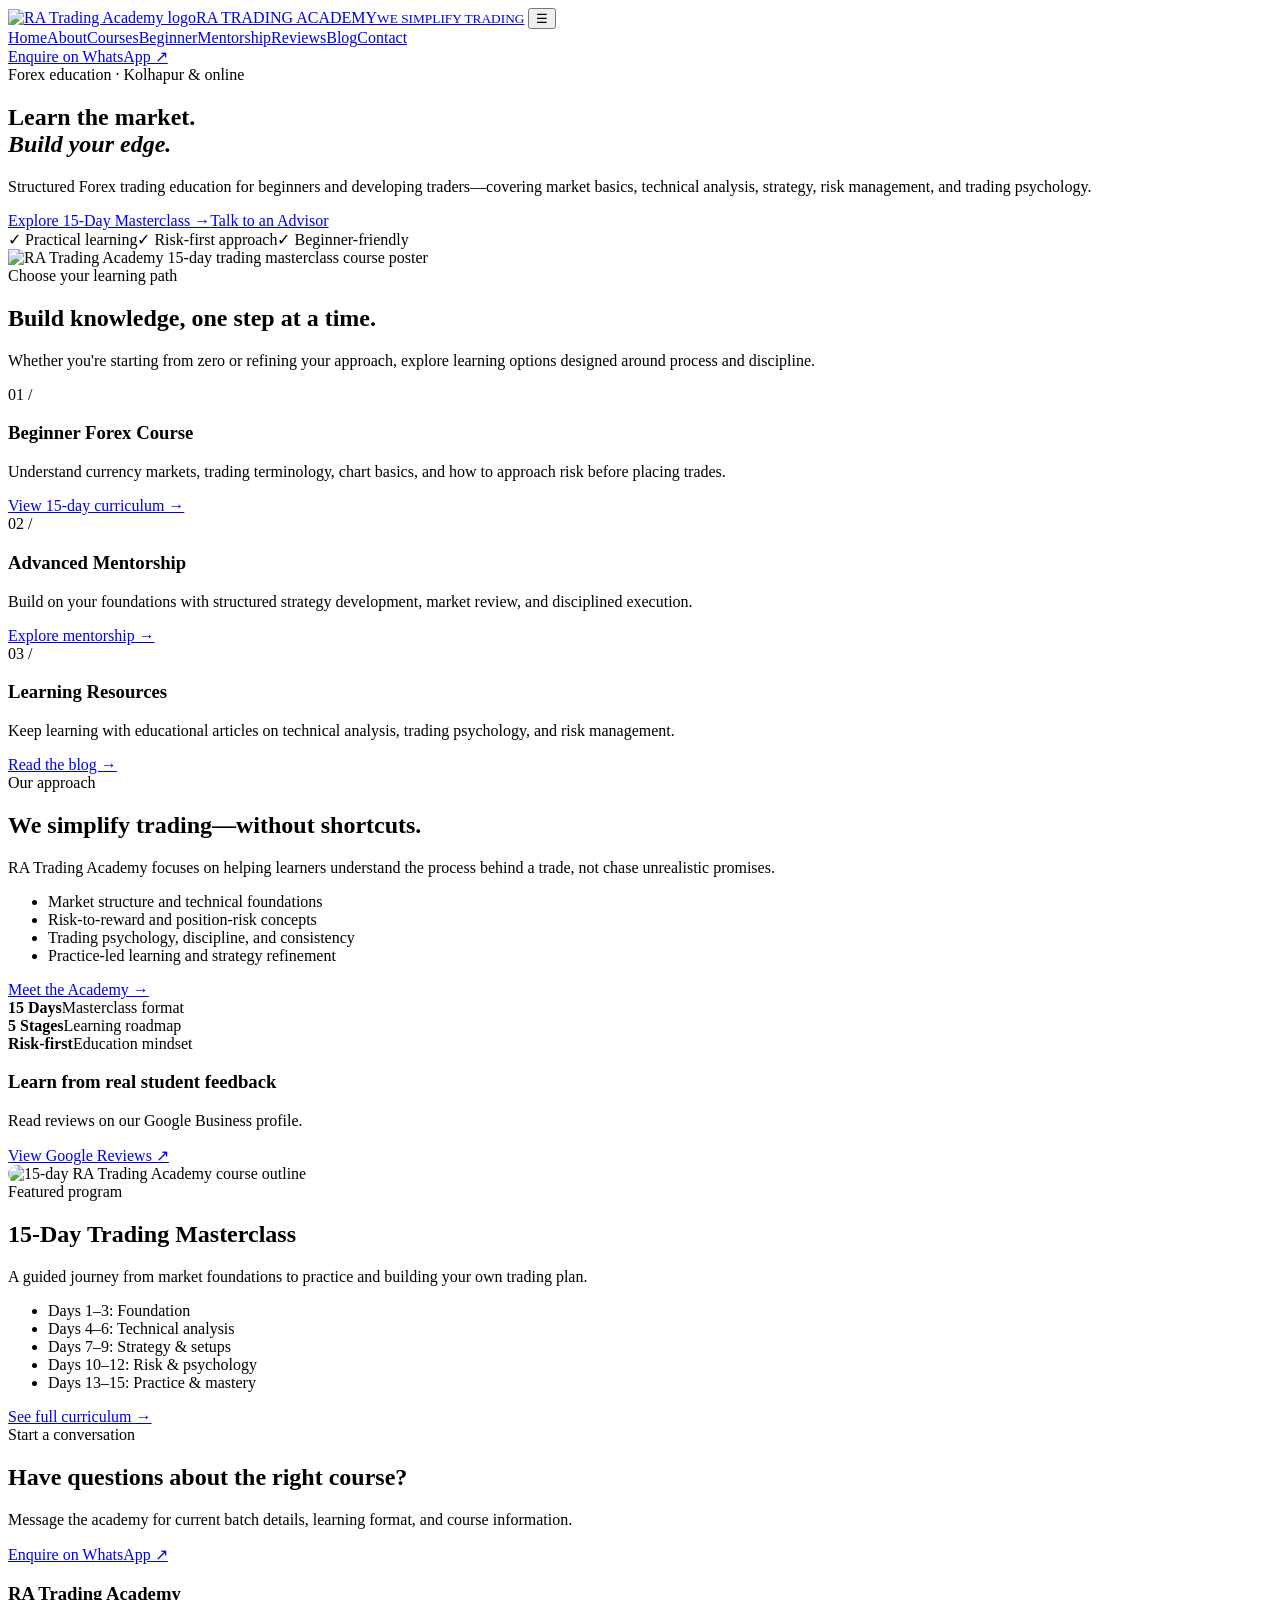
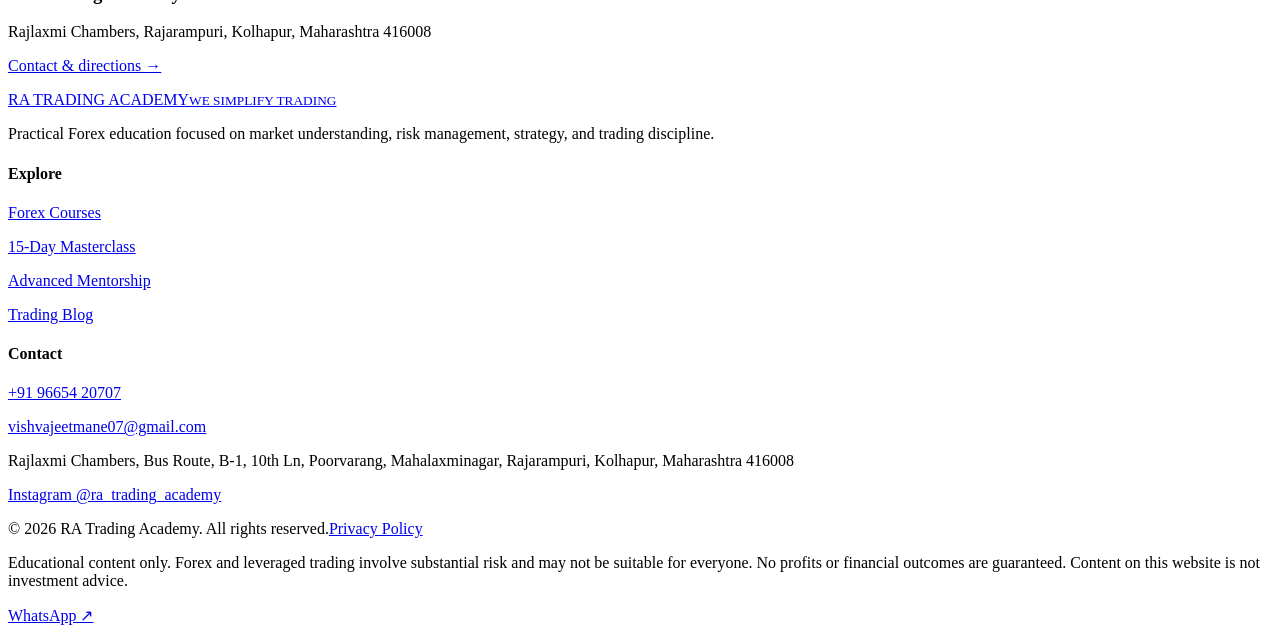
==== commit fe16de17: "Add files via upload" ====
--- a/index.html
+++ b/index.html
@@ -1,33 +1,42 @@
-<!DOCTYPE html><html lang="en"><head><meta charset="UTF-8"><meta name="viewport" content="width=device-width, initial-scale=1.0"><title>RA Trading Academy | Learn Forex with Structure</title><meta name="description" content="Explore Forex education, beginner courses and advanced mentorship at RA Trading Academy. Build market knowledge with a risk-aware learning approach."><meta name="robots" content="index,follow"><meta name="theme-color" content="#0b1220"><meta property="og:type" content="website"><meta property="og:title" content="RA Trading Academy | Learn Forex with Structure"><meta property="og:description" content="Explore Forex education, beginner courses and advanced mentorship at RA Trading Academy. Build market knowledge with a risk-aware learning approach."><link rel="stylesheet" href="styles.css"><script type="application/ld+json">{"@context":"https://schema.org","@type":"EducationalOrganization","name":"RA Trading Academy","description":"Forex trading education and mentorship","url":"https://YOUR-GITHUB-USERNAME.github.io/YOUR-REPO/"}</script></head><body><div class="topbar"><div class="container"><span>Practical Forex Education • Learn at Your Pace</span><span class="top-extra">Education first. Risk awareness always.</span></div></div>
-<header class="site-header"><div class="container nav"><a class="brand" href="index.html"><span class="brand-mark">RA</span><span>RA Trading Academy<small>Learn • Practice • Progress</small></span></a><button class="menu-toggle" aria-label="Toggle navigation" aria-expanded="false">☰</button><nav class="nav-links"><a class="active" href="index.html">Home</a><a class="" href="about.html">About</a><a class="" href="courses.html">Courses</a><a class="" href="reviews.html">Reviews</a><a class="" href="blog.html">Blog</a><a class="" href="contact.html">Contact</a><a class="nav-cta" href="contact.html">Enquire Now ↗</a></nav></div></header>
-<main>
-<section class="hero"><div class="container hero-grid"><div><span class="eyebrow">A smarter way to learn markets</span><h1>Build your trading knowledge. <em>One skill at a time.</em></h1><p>Explore Forex with structured lessons, practical market concepts and a focus on disciplined decision-making. Start with the fundamentals or continue your learning journey with guided mentorship.</p><div class="hero-actions"><a class="btn btn-gold" href="courses.html">Explore Courses ↗</a><a class="btn btn-outline" href="contact.html">Talk to an Advisor</a></div><div class="trust-row"><span>Beginner-friendly learning</span><span>Risk-awareness focused</span><span>Flexible online format</span></div></div>
-<div class="market-card"><div class="market-top"><span><i class="live-dot"></i>MARKET LEARNING SNAPSHOT</span><span>Illustrative</span></div><div class="chart"><svg viewBox="0 0 500 230" preserveAspectRatio="none" aria-label="Illustrative market chart"><defs><linearGradient id="area" x1="0" x2="0" y1="0" y2="1"><stop offset="0%" stop-color="#d9ad5b" stop-opacity=".3"/><stop offset="100%" stop-color="#d9ad5b" stop-opacity="0"/></linearGradient></defs><path d="M0 185 C25 170 32 192 55 158 S95 170 118 135 S155 151 181 108 S220 140 250 92 S295 125 322 70 S365 104 390 55 S430 80 500 20 L500 230 L0 230Z" fill="url(#area)"/><path d="M0 185 C25 170 32 192 55 158 S95 170 118 135 S155 151 181 108 S220 140 250 92 S295 125 322 70 S365 104 390 55 S430 80 500 20" fill="none" stroke="#e8bd70" stroke-width="3" stroke-linecap="round"/></svg></div><div class="market-stats"><div><small>Learn</small><strong>Core concepts</strong></div><div><small>Practice</small><strong>Demo first</strong></div><div><small>Prioritize</small><strong>Risk control</strong></div></div><div class="floating-note"><strong>Knowledge before trades</strong><span>Build habits, not hype.</span></div></div></div></section>
-<section class="section"><div class="container"><div class="section-head center"><span class="eyebrow">Why RA Trading Academy</span><h2>Education built around <br>real understanding</h2><p>Forex can be complex. Our learning approach breaks key ideas into manageable steps, helping you build a foundation before making independent decisions.</p></div><div class="feature-grid">
-<div class="feature"><div class="icon-box">◈</div><h3>Structured learning</h3><p>Follow a clear learning path from terminology and chart basics to strategy development and review.</p></div>
-<div class="feature"><div class="icon-box">⌁</div><h3>Practice with purpose</h3><p>Use examples, exercises and demo-practice ideas to connect concepts with market scenarios.</p></div>
-<div class="feature"><div class="icon-box">◎</div><h3>Risk-aware mindset</h3><p>Understand position sizing, trade planning and why protecting capital matters in every market.</p></div>
+<!doctype html>
+<html lang="en"><head><meta charset="utf-8"><meta name="viewport" content="width=device-width, initial-scale=1">
+<title>RA Trading Academy | Forex Trading Classes in Kolhapur</title><meta name="description" content="Learn Forex trading with RA Trading Academy. Explore our 15-day masterclass, technical analysis, trading strategy, risk management, and mentorship in Kolhapur and online.">
+<meta name="robots" content="index,follow"><meta name="theme-color" content="#090d17">
+<meta property="og:type" content="website"><meta property="og:title" content="RA Trading Academy | Forex Trading Classes in Kolhapur"><meta property="og:description" content="Learn Forex trading with RA Trading Academy. Explore our 15-day masterclass, technical analysis, trading strategy, risk management, and mentorship in Kolhapur and online.">
+<link rel="icon" href="assets/ra-logo.png"><link rel="stylesheet" href="assets/style.css">
+<script type="application/ld+json">{"@context":"https://schema.org","@type":"EducationalOrganization","name":"RA Trading Academy","email":"vishvajeetmane07@gmail.com","telephone":"+91 96654 20707","address":{"@type":"PostalAddress","streetAddress":"Rajlaxmi Chambers, B-1, 10th Ln, Poorvarang, Mahalaxminagar, Rajarampuri","addressLocality":"Kolhapur","addressRegion":"Maharashtra","postalCode":"416008","addressCountry":"IN"},"sameAs":["https://www.instagram.com/ra_trading_academy/"]}</script>
+</head><body>
+<header><div class="wrap nav">
+<a class="brand" href="index.html"><img src="assets/ra-logo.png" alt="RA Trading Academy logo"><span>RA TRADING ACADEMY<small>WE SIMPLIFY TRADING</small></span></a>
+<button class="menu-btn" aria-label="Open navigation" aria-expanded="false">☰</button>
+<nav>
+<a href="index.html">Home</a><a href="about.html">About</a><a href="courses.html">Courses</a><a href="beginner-course.html">Beginner</a><a href="advanced-mentorship.html">Mentorship</a><a href="reviews.html">Reviews</a><a href="blog.html">Blog</a><a href="contact.html">Contact</a>
+</nav><a class="nav-cta" href="https://wa.me/919665420707?text=Hi%20RA%20Trading%20Academy%2C%20I%27m%20interested%20in%20your%20courses." target="_blank" rel="noopener">Enquire on WhatsApp ↗</a>
+</div></header>
+
+<main><section class="hero"><div class="wrap hero-grid"><div>
+<div class="eyebrow">Forex education · Kolhapur & online</div><h1>Learn the market.<br><em>Build your edge.</em></h1>
+<p>Structured Forex trading education for beginners and developing traders—covering market basics, technical analysis, strategy, risk management, and trading psychology.</p>
+<div class="actions"><a class="btn" href="beginner-course.html">Explore 15-Day Masterclass →</a><a class="btn secondary" href="https://wa.me/919665420707?text=Hi%2C%20I%27d%20like%20course%20details." target="_blank" rel="noopener">Talk to an Advisor</a></div>
+<div class="trust-row"><span>✓ Practical learning</span><span>✓ Risk-first approach</span><span>✓ Beginner-friendly</span></div>
+</div><div class="hero-card"><img src="assets/15-day-masterclass.jpg" alt="RA Trading Academy 15-day trading masterclass course poster"></div></div></section>
+<section><div class="wrap"><div class="section-head"><div class="eyebrow">Choose your learning path</div><h2>Build knowledge, one step at a time.</h2><p>Whether you're starting from zero or refining your approach, explore learning options designed around process and discipline.</p></div>
+<div class="cards">
+<div class="card"><div class="icon">01 /</div><h3>Beginner Forex Course</h3><p>Understand currency markets, trading terminology, chart basics, and how to approach risk before placing trades.</p><a class="text-link" href="beginner-course.html">View 15-day curriculum →</a></div>
+<div class="card"><div class="icon">02 /</div><h3>Advanced Mentorship</h3><p>Build on your foundations with structured strategy development, market review, and disciplined execution.</p><a class="text-link" href="advanced-mentorship.html">Explore mentorship →</a></div>
+<div class="card"><div class="icon">03 /</div><h3>Learning Resources</h3><p>Keep learning with educational articles on technical analysis, trading psychology, and risk management.</p><a class="text-link" href="blog.html">Read the blog →</a></div>
 </div></div></section>
-<section class="section section-soft"><div class="container"><div class="section-head"><span class="eyebrow">Learning pathways</span><h2>Find the course that fits your next step</h2><p>Choose a starting point based on your experience and learning goals.</p></div><div class="course-grid">
-<article class="course-card"><div class="course-art">01 / THE FOUNDATION</div><div class="course-body"><span class="tag">Beginner</span><h3>Forex Beginner Course</h3><p>Understand how currency markets work, read charts and build essential trading habits from the ground up.</p><div class="course-meta"><span>✓ No prior experience</span><span>✓ Core concepts</span></div><a class="text-link" href="beginner-course.html">View course details <span>→</span></a></div></article>
-<article class="course-card"><div class="course-art">02 / GO DEEPER</div><div class="course-body"><span class="tag">Intermediate / Advanced</span><h3>Advanced Mentorship</h3><p>Develop a more structured approach to market analysis, strategy testing and trade review.</p><div class="course-meta"><span>✓ Guided learning</span><span>✓ Practice-led</span></div><a class="text-link" href="advanced-mentorship.html">View mentorship <span>→</span></a></div></article>
-<article class="course-card"><div class="course-art">03 / LEARN TOGETHER</div><div class="course-body"><span class="tag">Live learning</span><h3>Market Sessions</h3><p>Explore market scenarios and analysis frameworks in an educational, discussion-led setting.</p><div class="course-meta"><span>✓ Market examples</span><span>✓ Q&amp;A format</span></div><a class="text-link" href="contact.html">Ask about sessions <span>→</span></a></div></article>
-</div></div></section>
-<section class="section"><div class="container split"><div><span class="eyebrow">Our approach</span><h2>Trade less on emotion. Learn more with intention.</h2><p>RA Trading Academy is focused on helping learners understand the process behind a trading decision—not chase guaranteed outcomes.</p><ul class="check-list"><li>Clear explanations of Forex fundamentals</li><li>Chart reading and market-structure concepts</li><li>Risk management and trading psychology</li><li>Practice, journaling and continuous review</li></ul><a class="btn btn-dark" href="about.html">Discover our approach</a></div><div class="visual-panel"><span class="eyebrow">The learning mindset</span><div class="big-number">Plan.<br>Practice.<br>Review.</div><p>Build repeatable habits before risking real capital. Progress is a process—not a promise.</p><div class="visual-line"><svg viewBox="0 0 500 95" preserveAspectRatio="none"><path d="M0 75 L55 60 L95 70 L145 34 L195 52 L240 25 L290 43 L340 15 L390 35 L450 8 L500 18" fill="none" stroke="#d9ad5b" stroke-width="3"/></svg></div></div></div></section>
-<section class="section section-dark"><div class="container"><div class="section-head center"><span class="eyebrow">Learner feedback</span><h2>Every learning journey is different</h2><p>Use this space for genuine student feedback once you have permission to publish it.</p></div><div class="testimonial-grid">
-<div class="quote-card"><div class="stars">★★★★★</div><p>“Add a real student testimonial here. Share what they learned, what felt clear, and how the course supported their education.”</p><strong>Student name</strong><small>Beginner Course · Replace with approved review</small></div>
-<div class="quote-card"><div class="stars">★★★★★</div><p>“Add an authentic review here. Avoid implying guaranteed profits or typical financial results.”</p><strong>Student name</strong><small>Mentorship · Replace with approved review</small></div>
-<div class="quote-card"><div class="stars">★★★★★</div><p>“Use this card to highlight a genuine learning experience, with the student’s permission.”</p><strong>Student name</strong><small>Course participant · Replace with approved review</small></div>
-</div><p class="disclaimer">Testimonials above are placeholders, not actual student endorsements. Replace them with authentic, permission-based feedback before publishing.</p><div style="text-align:center;margin-top:28px"><a class="btn btn-outline" href="reviews.html">See review guidelines</a></div></div></section>
-<section class="section"><div class="container"><div class="section-head"><span class="eyebrow">From the learning desk</span><h2>Trading concepts, made clearer</h2><p>Start with educational articles designed to help you build your market knowledge.</p></div><div class="blog-grid">
-<article class="blog-card"><div class="blog-art">⌁</div><div class="blog-content"><small>FOREX BASICS</small><h3>What Is Forex Trading?</h3><p>A beginner-friendly introduction to currency pairs and the Forex market.</p><a class="text-link" href="blog-forex-basics.html">Read article →</a></div></article>
-<article class="blog-card"><div class="blog-art">◫</div><div class="blog-content"><small>RISK MANAGEMENT</small><h3>Why Risk Management Comes First</h3><p>Understand risk, position sizing and the role of a trading plan.</p><a class="text-link" href="blog-risk-management.html">Read article →</a></div></article>
-<article class="blog-card"><div class="blog-art">◎</div><div class="blog-content"><small>TRADING HABITS</small><h3>How to Start a Trading Journal</h3><p>Build a review habit that focuses on process, not just outcomes.</p><a class="text-link" href="blog-trading-journal.html">Read article →</a></div></article>
-</div><div style="margin-top:26px"><a class="text-link" href="blog.html">Explore all articles →</a></div></div></section>
-<section class="section section-soft"><div class="container"><div class="cta-band"><div><h2>Ready to start learning?</h2><p>Tell us about your experience and we’ll help you explore the right learning path.</p></div><a class="btn btn-gold" href="contact.html">Enquire about courses ↗</a></div></div></section>
-</main><footer class="footer"><div class="container"><div class="footer-grid">
-<div><a class="brand" href="index.html"><span class="brand-mark">RA</span><span>RA Trading Academy<small>Learn • Practice • Progress</small></span></a><p style="margin-top:18px;max-width:290px">Structured trading education focused on market understanding, disciplined practice and risk awareness.</p></div>
-<div><h4>Explore</h4><div class="footer-links"><a href="about.html">About the Academy</a><a href="courses.html">All Courses</a><a href="beginner-course.html">Beginner Course</a><a href="advanced-mentorship.html">Advanced Mentorship</a></div></div>
-<div><h4>Learn</h4><div class="footer-links"><a href="blog.html">Trading Insights</a><a href="reviews.html">Student Feedback</a><a href="contact.html">Contact</a><a href="privacy.html">Privacy Policy</a></div></div>
-<div><h4>Get in touch</h4><div class="footer-links"><a href="contact.html">Course Enquiries</a><a href="https://wa.me/91YOURNUMBER" target="_blank" rel="noopener">WhatsApp Us</a><a href="mailto:YOUR_EMAIL">YOUR_EMAIL</a></div></div>
-</div><div class="footer-bottom"><span>© 2026 RA Trading Academy. All rights reserved.</span><span>Trading involves risk. Educational content only; no profit is guaranteed.</span></div></div></footer><a class="whatsapp" href="https://wa.me/91YOURNUMBER?text=Hello%20RA%20Trading%20Academy%2C%20I%27d%20like%20to%20know%20more." target="_blank" rel="noopener" aria-label="Chat with RA Trading Academy on WhatsApp">☏ WhatsApp</a><script src="script.js"></script></body></html>+<section class="band"><div class="wrap split"><div><div class="eyebrow">Our approach</div><h2>We simplify trading—without shortcuts.</h2><p class="muted">RA Trading Academy focuses on helping learners understand the process behind a trade, not chase unrealistic promises.</p><ul class="checklist"><li>Market structure and technical foundations</li><li>Risk-to-reward and position-risk concepts</li><li>Trading psychology, discipline, and consistency</li><li>Practice-led learning and strategy refinement</li></ul><a class="btn secondary" href="about.html">Meet the Academy →</a></div>
+<div><div class="stat-grid"><div class="stat"><strong>15 Days</strong><span>Masterclass format</span></div><div class="stat"><strong>5 Stages</strong><span>Learning roadmap</span></div><div class="stat"><strong>Risk-first</strong><span>Education mindset</span></div></div><div class="review-note" style="margin-top:18px"><h3>Learn from real student feedback</h3><p class="muted">Read reviews on our Google Business profile.</p><a class="text-link" href="https://share.google/qx6wqi4s95EcHeoCE" target="_blank" rel="noopener">View Google Reviews ↗</a></div></div></div></section>
+<section><div class="wrap split"><div><img src="assets/15-day-masterclass.jpg" alt="15-day RA Trading Academy course outline" style="border-radius:12px;max-height:640px;object-fit:cover;object-position:top"></div><div><div class="eyebrow">Featured program</div><h2>15-Day Trading Masterclass</h2><p class="muted">A guided journey from market foundations to practice and building your own trading plan.</p><ul class="checklist"><li>Days 1–3: Foundation</li><li>Days 4–6: Technical analysis</li><li>Days 7–9: Strategy & setups</li><li>Days 10–12: Risk & psychology</li><li>Days 13–15: Practice & mastery</li></ul><a class="btn" href="beginner-course.html">See full curriculum →</a></div></div></section>
+<section class="band"><div class="wrap split"><div><div class="eyebrow">Start a conversation</div><h2>Have questions about the right course?</h2><p class="muted">Message the academy for current batch details, learning format, and course information.</p><a class="btn" href="https://wa.me/919665420707?text=Hi%20RA%20Trading%20Academy%2C%20please%20share%20the%20current%20batch%20details." target="_blank" rel="noopener">Enquire on WhatsApp ↗</a></div><div class="review-note"><h3>RA Trading Academy</h3><p class="muted">Rajlaxmi Chambers, Rajarampuri, Kolhapur, Maharashtra 416008</p><p><a class="text-link" href="contact.html">Contact & directions →</a></p></div></div></section></main>
+
+<footer><div class="wrap"><div class="footer-grid">
+<div><a class="brand" href="index.html"><img src="assets/ra-logo.png" alt=""><span>RA TRADING ACADEMY<small>WE SIMPLIFY TRADING</small></span></a><p>Practical Forex education focused on market understanding, risk management, strategy, and trading discipline.</p></div>
+<div><h4>Explore</h4><p><a href="courses.html">Forex Courses</a></p><p><a href="beginner-course.html">15-Day Masterclass</a></p><p><a href="advanced-mentorship.html">Advanced Mentorship</a></p><p><a href="blog.html">Trading Blog</a></p></div>
+<div><h4>Contact</h4><p><a href="tel:+919665420707">+91 96654 20707</a></p><p><a href="mailto:vishvajeetmane07@gmail.com">vishvajeetmane07@gmail.com</a></p><p>Rajlaxmi Chambers, Bus Route, B-1, 10th Ln, Poorvarang, Mahalaxminagar, Rajarampuri, Kolhapur, Maharashtra 416008</p><p><a href="https://www.instagram.com/ra_trading_academy/" target="_blank" rel="noopener">Instagram @ra_trading_academy</a></p></div>
+</div><div class="copyright"><span>© 2026 RA Trading Academy. All rights reserved.</span><a href="privacy.html">Privacy Policy</a></div>
+<p class="disclaimer">Educational content only. Forex and leveraged trading involve substantial risk and may not be suitable for everyone. No profits or financial outcomes are guaranteed. Content on this website is not investment advice.</p>
+</div></footer>
+<a class="wa-float" href="https://wa.me/919665420707?text=Hi%20RA%20Trading%20Academy%2C%20I%27d%20like%20to%20know%20more." target="_blank" rel="noopener" aria-label="Chat with RA Trading Academy on WhatsApp">WhatsApp ↗</a>
+<script src="assets/script.js"></script></body></html>
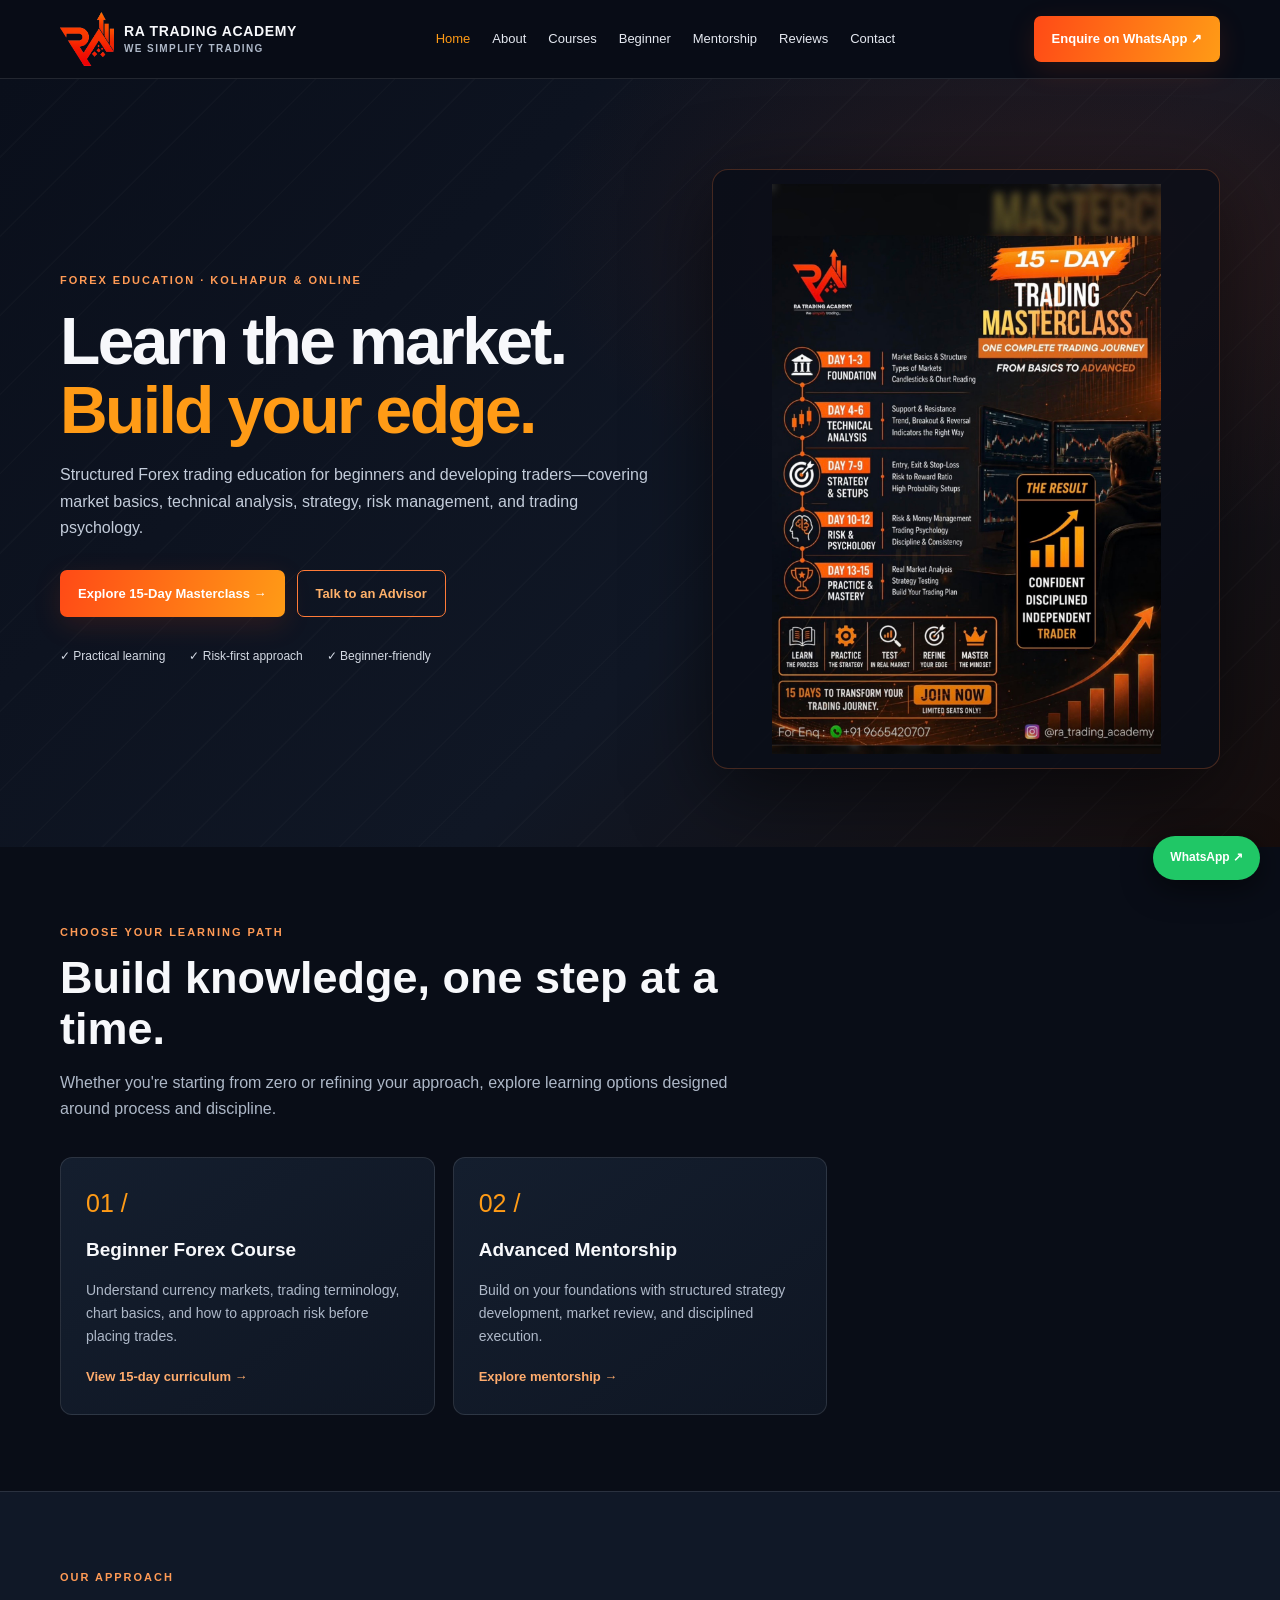
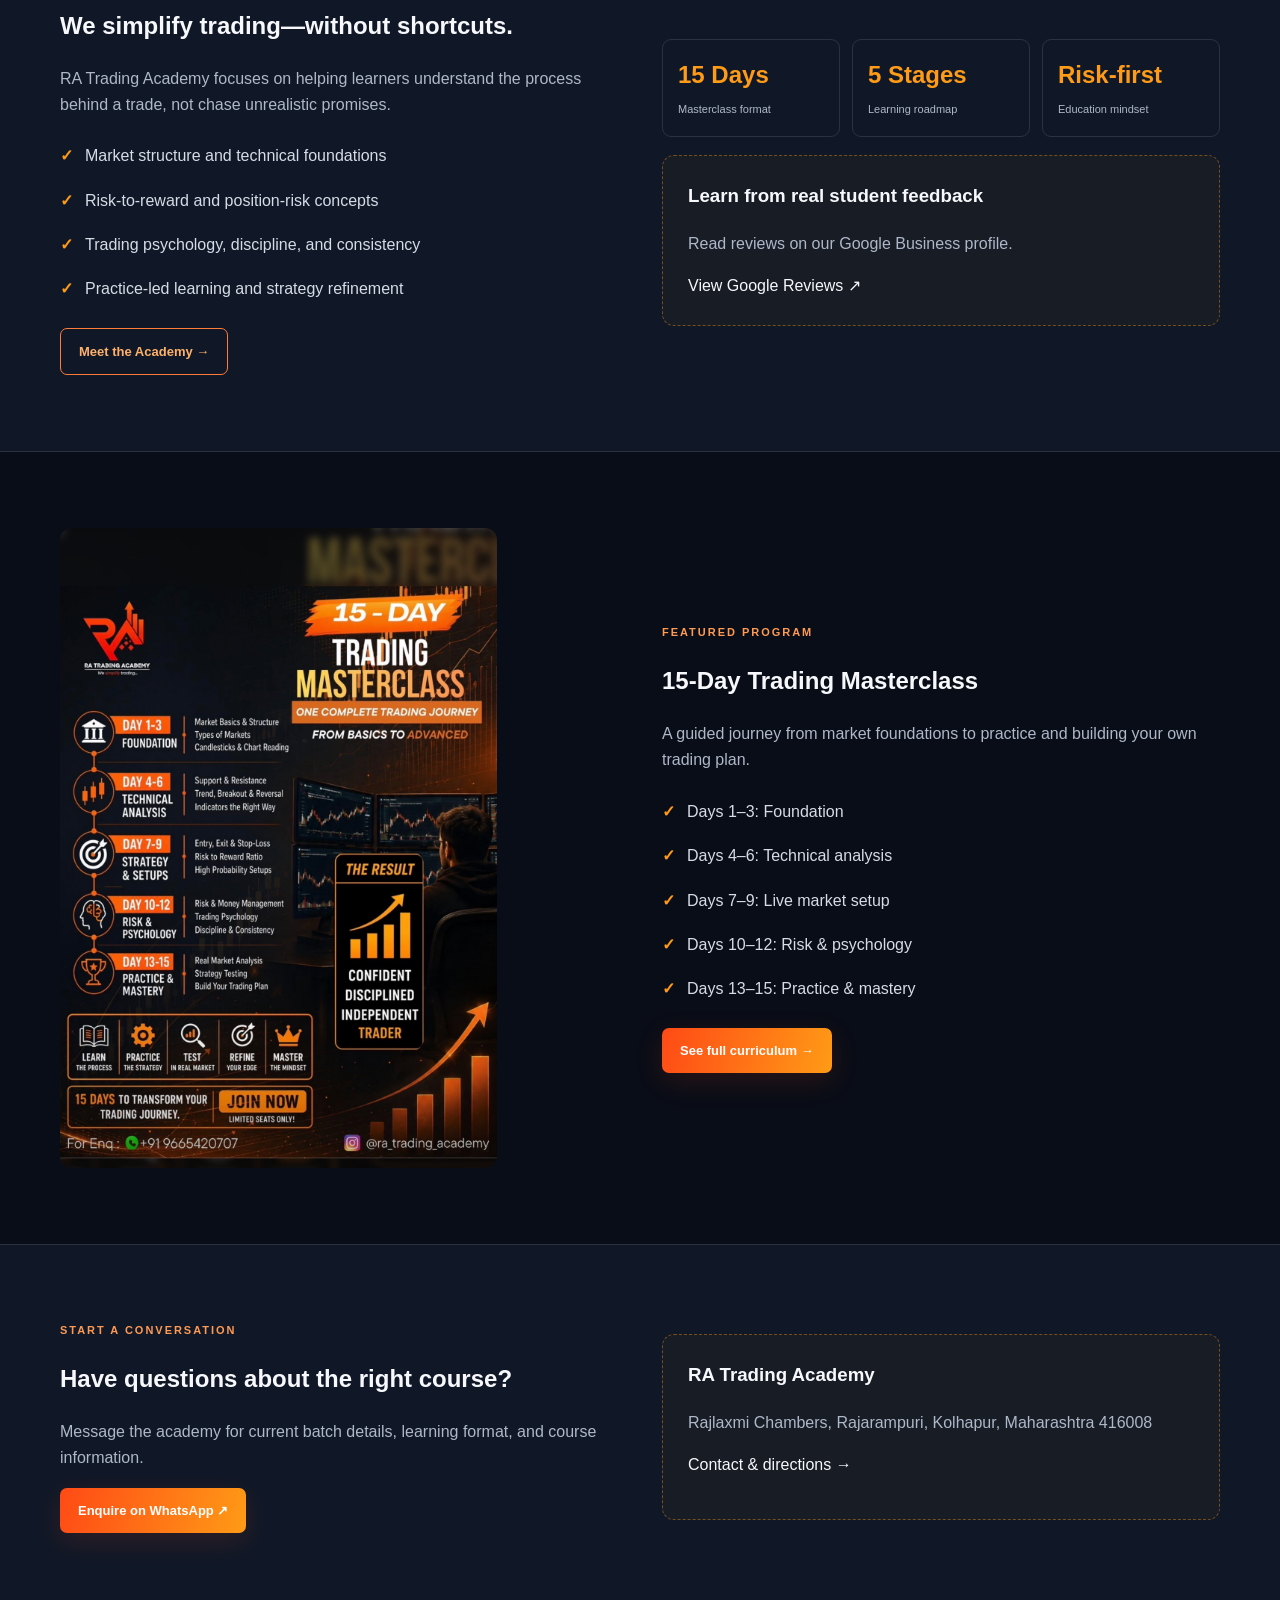
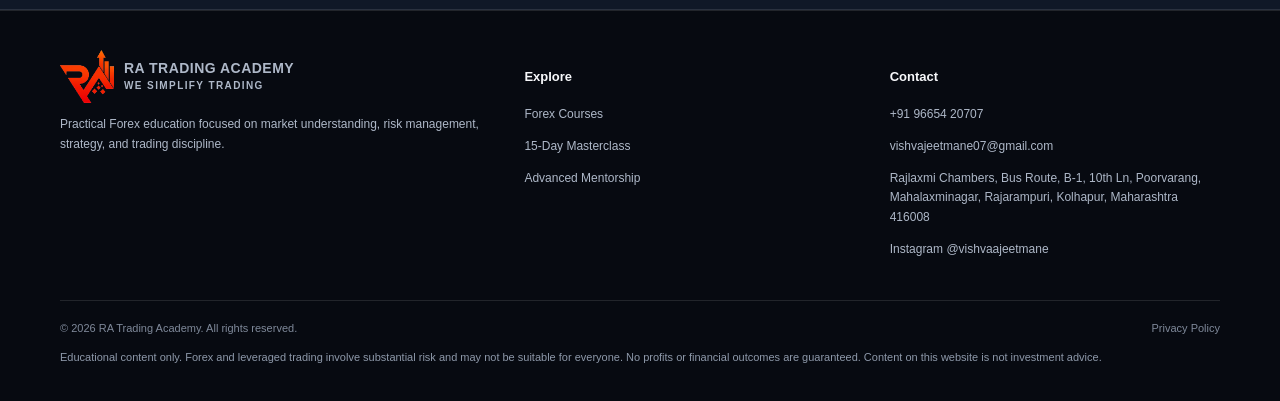
==== commit b551f59d: "Add files via upload" ====
--- a/index.html
+++ b/index.html
@@ -4,13 +4,13 @@
 <meta name="robots" content="index,follow"><meta name="theme-color" content="#090d17">
 <meta property="og:type" content="website"><meta property="og:title" content="RA Trading Academy | Forex Trading Classes in Kolhapur"><meta property="og:description" content="Learn Forex trading with RA Trading Academy. Explore our 15-day masterclass, technical analysis, trading strategy, risk management, and mentorship in Kolhapur and online.">
 <link rel="icon" href="assets/ra-logo.png"><link rel="stylesheet" href="assets/style.css">
-<script type="application/ld+json">{"@context":"https://schema.org","@type":"EducationalOrganization","name":"RA Trading Academy","email":"vishvajeetmane07@gmail.com","telephone":"+91 96654 20707","address":{"@type":"PostalAddress","streetAddress":"Rajlaxmi Chambers, B-1, 10th Ln, Poorvarang, Mahalaxminagar, Rajarampuri","addressLocality":"Kolhapur","addressRegion":"Maharashtra","postalCode":"416008","addressCountry":"IN"},"sameAs":["https://www.instagram.com/ra_trading_academy/"]}</script>
+<script type="application/ld+json">{"@context":"https://schema.org","@type":"EducationalOrganization","name":"RA Trading Academy","email":"vishvajeetmane07@gmail.com","telephone":"+91 96654 20707","address":{"@type":"PostalAddress","streetAddress":"Rajlaxmi Chambers, B-1, 10th Ln, Poorvarang, Mahalaxminagar, Rajarampuri","addressLocality":"Kolhapur","addressRegion":"Maharashtra","postalCode":"416008","addressCountry":"IN"},"sameAs":["https://www.instagram.com/vishvaajeetmane/"]}</script>
 </head><body>
 <header><div class="wrap nav">
 <a class="brand" href="index.html"><img src="assets/ra-logo.png" alt="RA Trading Academy logo"><span>RA TRADING ACADEMY<small>WE SIMPLIFY TRADING</small></span></a>
 <button class="menu-btn" aria-label="Open navigation" aria-expanded="false">☰</button>
 <nav>
-<a href="index.html">Home</a><a href="about.html">About</a><a href="courses.html">Courses</a><a href="beginner-course.html">Beginner</a><a href="advanced-mentorship.html">Mentorship</a><a href="reviews.html">Reviews</a><a href="blog.html">Blog</a><a href="contact.html">Contact</a>
+<a href="index.html">Home</a><a href="about.html">About</a><a href="courses.html">Courses</a><a href="beginner-course.html">Beginner</a><a href="advanced-mentorship.html">Mentorship</a><a href="reviews.html">Reviews</a><a href="contact.html">Contact</a>
 </nav><a class="nav-cta" href="https://wa.me/919665420707?text=Hi%20RA%20Trading%20Academy%2C%20I%27m%20interested%20in%20your%20courses." target="_blank" rel="noopener">Enquire on WhatsApp ↗</a>
 </div></header>
 
@@ -24,17 +24,17 @@
 <div class="cards">
 <div class="card"><div class="icon">01 /</div><h3>Beginner Forex Course</h3><p>Understand currency markets, trading terminology, chart basics, and how to approach risk before placing trades.</p><a class="text-link" href="beginner-course.html">View 15-day curriculum →</a></div>
 <div class="card"><div class="icon">02 /</div><h3>Advanced Mentorship</h3><p>Build on your foundations with structured strategy development, market review, and disciplined execution.</p><a class="text-link" href="advanced-mentorship.html">Explore mentorship →</a></div>
-<div class="card"><div class="icon">03 /</div><h3>Learning Resources</h3><p>Keep learning with educational articles on technical analysis, trading psychology, and risk management.</p><a class="text-link" href="blog.html">Read the blog →</a></div>
+
 </div></div></section>
 <section class="band"><div class="wrap split"><div><div class="eyebrow">Our approach</div><h2>We simplify trading—without shortcuts.</h2><p class="muted">RA Trading Academy focuses on helping learners understand the process behind a trade, not chase unrealistic promises.</p><ul class="checklist"><li>Market structure and technical foundations</li><li>Risk-to-reward and position-risk concepts</li><li>Trading psychology, discipline, and consistency</li><li>Practice-led learning and strategy refinement</li></ul><a class="btn secondary" href="about.html">Meet the Academy →</a></div>
 <div><div class="stat-grid"><div class="stat"><strong>15 Days</strong><span>Masterclass format</span></div><div class="stat"><strong>5 Stages</strong><span>Learning roadmap</span></div><div class="stat"><strong>Risk-first</strong><span>Education mindset</span></div></div><div class="review-note" style="margin-top:18px"><h3>Learn from real student feedback</h3><p class="muted">Read reviews on our Google Business profile.</p><a class="text-link" href="https://share.google/qx6wqi4s95EcHeoCE" target="_blank" rel="noopener">View Google Reviews ↗</a></div></div></div></section>
-<section><div class="wrap split"><div><img src="assets/15-day-masterclass.jpg" alt="15-day RA Trading Academy course outline" style="border-radius:12px;max-height:640px;object-fit:cover;object-position:top"></div><div><div class="eyebrow">Featured program</div><h2>15-Day Trading Masterclass</h2><p class="muted">A guided journey from market foundations to practice and building your own trading plan.</p><ul class="checklist"><li>Days 1–3: Foundation</li><li>Days 4–6: Technical analysis</li><li>Days 7–9: Strategy & setups</li><li>Days 10–12: Risk & psychology</li><li>Days 13–15: Practice & mastery</li></ul><a class="btn" href="beginner-course.html">See full curriculum →</a></div></div></section>
+<section><div class="wrap split"><div><img src="assets/15-day-masterclass.jpg" alt="15-day RA Trading Academy course outline" style="border-radius:12px;max-height:640px;object-fit:cover;object-position:top"></div><div><div class="eyebrow">Featured program</div><h2>15-Day Trading Masterclass</h2><p class="muted">A guided journey from market foundations to practice and building your own trading plan.</p><ul class="checklist"><li>Days 1–3: Foundation</li><li>Days 4–6: Technical analysis</li><li>Days 7–9: Live market setup</li><li>Days 10–12: Risk & psychology</li><li>Days 13–15: Practice & mastery</li></ul><a class="btn" href="beginner-course.html">See full curriculum →</a></div></div></section>
 <section class="band"><div class="wrap split"><div><div class="eyebrow">Start a conversation</div><h2>Have questions about the right course?</h2><p class="muted">Message the academy for current batch details, learning format, and course information.</p><a class="btn" href="https://wa.me/919665420707?text=Hi%20RA%20Trading%20Academy%2C%20please%20share%20the%20current%20batch%20details." target="_blank" rel="noopener">Enquire on WhatsApp ↗</a></div><div class="review-note"><h3>RA Trading Academy</h3><p class="muted">Rajlaxmi Chambers, Rajarampuri, Kolhapur, Maharashtra 416008</p><p><a class="text-link" href="contact.html">Contact & directions →</a></p></div></div></section></main>
 
 <footer><div class="wrap"><div class="footer-grid">
 <div><a class="brand" href="index.html"><img src="assets/ra-logo.png" alt=""><span>RA TRADING ACADEMY<small>WE SIMPLIFY TRADING</small></span></a><p>Practical Forex education focused on market understanding, risk management, strategy, and trading discipline.</p></div>
-<div><h4>Explore</h4><p><a href="courses.html">Forex Courses</a></p><p><a href="beginner-course.html">15-Day Masterclass</a></p><p><a href="advanced-mentorship.html">Advanced Mentorship</a></p><p><a href="blog.html">Trading Blog</a></p></div>
-<div><h4>Contact</h4><p><a href="tel:+919665420707">+91 96654 20707</a></p><p><a href="mailto:vishvajeetmane07@gmail.com">vishvajeetmane07@gmail.com</a></p><p>Rajlaxmi Chambers, Bus Route, B-1, 10th Ln, Poorvarang, Mahalaxminagar, Rajarampuri, Kolhapur, Maharashtra 416008</p><p><a href="https://www.instagram.com/ra_trading_academy/" target="_blank" rel="noopener">Instagram @ra_trading_academy</a></p></div>
+<div><h4>Explore</h4><p><a href="courses.html">Forex Courses</a></p><p><a href="beginner-course.html">15-Day Masterclass</a></p><p><a href="advanced-mentorship.html">Advanced Mentorship</a></p></div>
+<div><h4>Contact</h4><p><a href="tel:+919665420707">+91 96654 20707</a></p><p><a href="mailto:vishvajeetmane07@gmail.com">vishvajeetmane07@gmail.com</a></p><p>Rajlaxmi Chambers, Bus Route, B-1, 10th Ln, Poorvarang, Mahalaxminagar, Rajarampuri, Kolhapur, Maharashtra 416008</p><p><a href="https://www.instagram.com/vishvaajeetmane/" target="_blank" rel="noopener">Instagram @vishvaajeetmane</a></p></div>
 </div><div class="copyright"><span>© 2026 RA Trading Academy. All rights reserved.</span><a href="privacy.html">Privacy Policy</a></div>
 <p class="disclaimer">Educational content only. Forex and leveraged trading involve substantial risk and may not be suitable for everyone. No profits or financial outcomes are guaranteed. Content on this website is not investment advice.</p>
 </div></footer>
--- a/assets/style.css
+++ b/assets/style.css
@@ -0,0 +1,15 @@
+
+:root{--navy:#090d17;--navy2:#101827;--panel:#141d2d;--orange:#ff4a16;--gold:#ff9b16;--white:#f7f8fb;--muted:#aeb8c8;--line:rgba(255,255,255,.11);--max:1160px}
+*{box-sizing:border-box}html{scroll-behavior:smooth}body{margin:0;background:var(--navy);color:var(--white);font-family:Inter,Arial,sans-serif;line-height:1.65}a{color:inherit;text-decoration:none}img{max-width:100%;display:block}.wrap{width:min(var(--max),92%);margin:auto}
+header{position:sticky;top:0;z-index:20;background:rgba(9,13,23,.94);backdrop-filter:blur(14px);border-bottom:1px solid var(--line)}
+.nav{min-height:78px;display:flex;align-items:center;justify-content:space-between;gap:24px}.brand{display:flex;align-items:center;gap:10px;font-weight:900;letter-spacing:.04em}.brand img{width:54px;height:54px;object-fit:contain}.brand span{font-size:14px;line-height:1.2}.brand small{display:block;color:var(--muted);font-size:10px;letter-spacing:.14em;margin-top:4px}
+nav{display:flex;align-items:center;gap:22px;font-size:13px;color:#e5e9f1}nav a:hover,nav a.active{color:var(--gold)}.nav-cta,.btn{display:inline-flex;align-items:center;justify-content:center;gap:8px;padding:12px 18px;border-radius:7px;background:linear-gradient(105deg,var(--orange),var(--gold));color:#fff;font-weight:800;font-size:13px;border:0;cursor:pointer;box-shadow:0 8px 28px #ff4a1622}.btn.secondary{background:transparent;border:1px solid #ff7b38;color:#ffb16a;box-shadow:none}.menu-btn{display:none;background:none;color:white;border:1px solid var(--line);border-radius:6px;padding:9px 12px}
+.hero{position:relative;overflow:hidden;padding:90px 0 78px;background:radial-gradient(ellipse at 85% 20%,#6d260e44,transparent 36%),linear-gradient(135deg,#0a0f1b,#101725 60%,#170e0d)}.hero:after{content:"";position:absolute;inset:0;pointer-events:none;background:repeating-linear-gradient(135deg,transparent 0 54px,#ffffff05 55px 56px)}.hero-grid{display:grid;grid-template-columns:1.08fr .92fr;gap:56px;align-items:center;position:relative;z-index:1}.eyebrow{color:#ff9a55;text-transform:uppercase;letter-spacing:.18em;font-weight:800;font-size:11px}.hero h1{font-size:clamp(38px,5.3vw,66px);line-height:1.04;letter-spacing:-.04em;margin:18px 0}.hero h1 em{font-style:normal;color:var(--gold)}.hero p{color:#c3ccda;max-width:620px}.actions{display:flex;gap:12px;flex-wrap:wrap;margin-top:28px}.hero-card{border:1px solid #ff7b383d;border-radius:16px;background:#090d17c9;padding:14px;box-shadow:0 22px 80px #0008;transform:none}.hero-card img{border-radius:9px;width:100%;max-height:570px;object-fit:contain;object-position:center}.trust-row{display:flex;gap:24px;flex-wrap:wrap;margin-top:30px;color:#d4dae4;font-size:12px}.trust-row b{color:#fff}
+section{padding:76px 0}.section-head{max-width:700px;margin-bottom:34px}.section-head h2,.page-hero h1{font-size:clamp(30px,4vw,45px);line-height:1.12;margin:12px 0}.section-head p,.muted{color:var(--muted)}.cards{display:grid;grid-template-columns:repeat(3,1fr);gap:18px}.card{background:linear-gradient(145deg,#141e2e,#0f1623);border:1px solid var(--line);padding:25px;border-radius:12px}.card .icon{font-size:25px;color:var(--gold)}.card h3{margin:10px 0 7px;font-size:19px}.card p{color:var(--muted);font-size:14px}.card a.text-link{color:#ffac6d;font-weight:700;font-size:13px}.band{background:#101827;border-block:1px solid var(--line)}.split{display:grid;grid-template-columns:1fr 1fr;gap:44px;align-items:center}.checklist{padding:0;list-style:none}.checklist li{padding:9px 0;color:#d6dce6}.checklist li:before{content:"✓";color:var(--gold);font-weight:900;margin-right:12px}.stat-grid{display:grid;grid-template-columns:repeat(3,1fr);gap:12px;margin-top:22px}.stat{border:1px solid var(--line);border-radius:9px;padding:15px}.stat strong{display:block;font-size:24px;color:var(--gold)}.stat span{font-size:11px;color:var(--muted)}
+.page-hero{padding:70px 0 52px;background:radial-gradient(ellipse at 80% 0%,#8c2f1233,transparent 40%),#0d1421;border-bottom:1px solid var(--line)}.page-hero p{color:var(--muted);max-width:760px}.crumb{font-size:12px;color:#ffab70}.course-layout{display:grid;grid-template-columns:1fr 340px;gap:26px;align-items:start}.course-layout img{border-radius:12px;border:1px solid var(--line)}.side-box{background:var(--panel);border:1px solid var(--line);border-radius:12px;padding:24px;position:sticky;top:100px}.side-box h3{margin-top:0}.side-box .btn{width:100%;margin-top:10px}.syllabus{display:grid;gap:12px}.day{display:grid;grid-template-columns:100px 1fr;gap:15px;padding:17px;border:1px solid var(--line);border-radius:9px;background:#101827}.day strong{color:var(--gold);font-size:12px}.day h4{margin:0 0 4px}.day p{margin:0;color:var(--muted);font-size:13px}
+.review-note{padding:25px;border:1px dashed #ff9b1666;border-radius:12px;background:#ff9b1608}.review-note h3{margin-top:0}.blog-grid{display:grid;grid-template-columns:repeat(3,1fr);gap:18px}.blog-card{overflow:hidden;padding:0}.blog-card .blog-content{padding:22px}.tag{display:inline-block;font-size:10px;text-transform:uppercase;letter-spacing:.12em;color:#ffb16a}.blog-card h3{font-size:18px}.blog-card p{font-size:13px}
+.contact-grid{display:grid;grid-template-columns:.9fr 1.1fr;gap:24px}.contact-item{padding:15px 0;border-bottom:1px solid var(--line)}.contact-item strong{display:block;color:#ffb16a;font-size:11px;text-transform:uppercase;letter-spacing:.1em}.contact-item span,.contact-item a{font-size:14px;color:#e3e7ee;overflow-wrap:anywhere}
+footer{border-top:1px solid var(--line);padding:38px 0 24px;background:#070a11}.footer-grid{display:grid;grid-template-columns:1.3fr 1fr 1fr;gap:35px}.footer-grid p,.footer-grid a{font-size:12px;color:var(--muted)}.footer-grid h4{font-size:13px}.copyright{border-top:1px solid var(--line);margin-top:28px;padding-top:18px;color:#7f899a;font-size:11px;display:flex;justify-content:space-between;gap:14px;flex-wrap:wrap}.disclaimer{font-size:11px;color:#8e99aa}
+.wa-float{position:fixed;right:20px;bottom:20px;z-index:25;background:#20c766;color:#fff;border-radius:30px;padding:12px 17px;font-size:12px;font-weight:800;box-shadow:0 8px 30px #0008}
+@media(max-width:900px){nav{gap:12px;font-size:12px}.nav-cta{display:none}.hero-grid,.split,.course-layout,.contact-grid{grid-template-columns:1fr}.hero{padding:60px 0}.hero-card{max-width:550px}.cards,.blog-grid{grid-template-columns:repeat(2,1fr)}.side-box{position:static}.footer-grid{grid-template-columns:1fr 1fr}}
+@media(max-width:650px){.menu-btn{display:block}nav{display:none;position:absolute;left:0;right:0;top:78px;background:#0b101b;padding:18px 4%;border-bottom:1px solid var(--line);flex-direction:column;align-items:flex-start}nav.open{display:flex}.brand img{width:46px;height:46px}.hero-grid{gap:30px}.cards,.blog-grid,.footer-grid{grid-template-columns:1fr}.stat-grid{grid-template-columns:1fr 1fr}.day{grid-template-columns:1fr;gap:5px}section{padding:56px 0}.wa-float{right:12px;bottom:12px}}
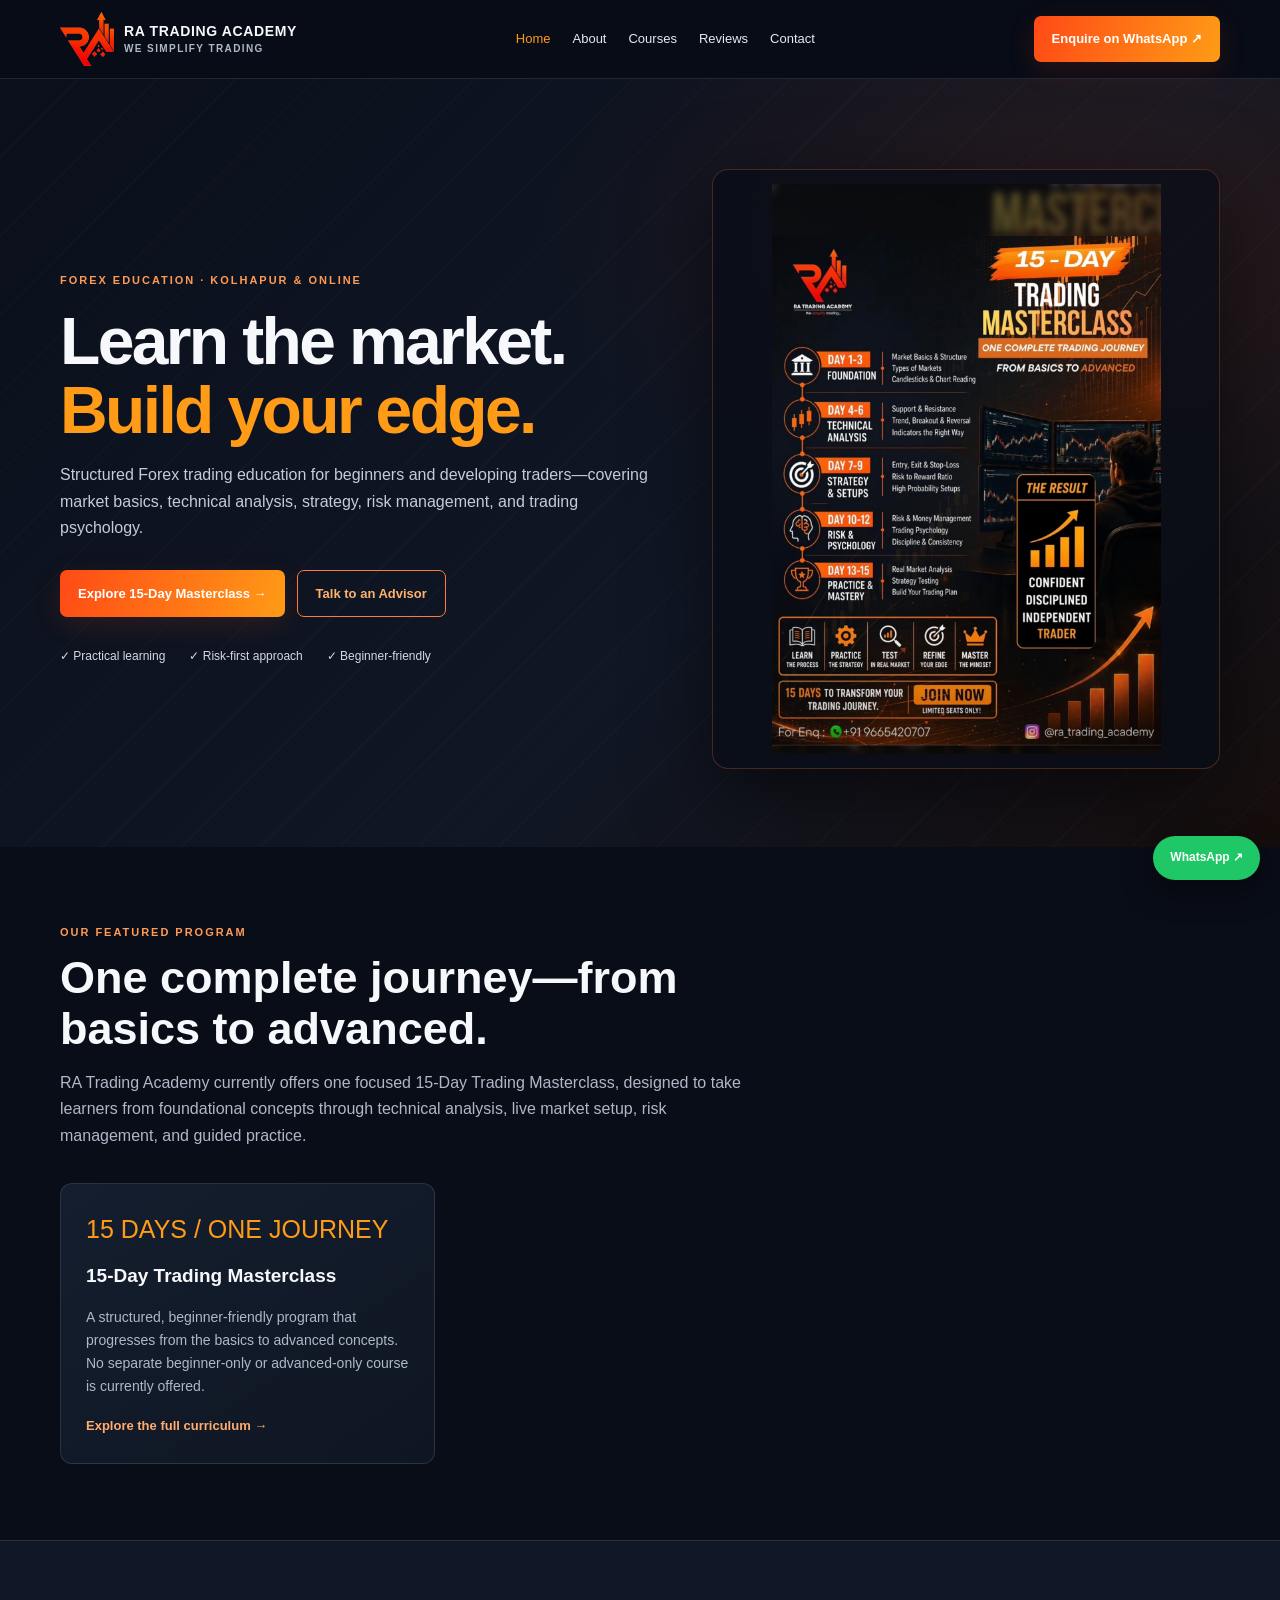
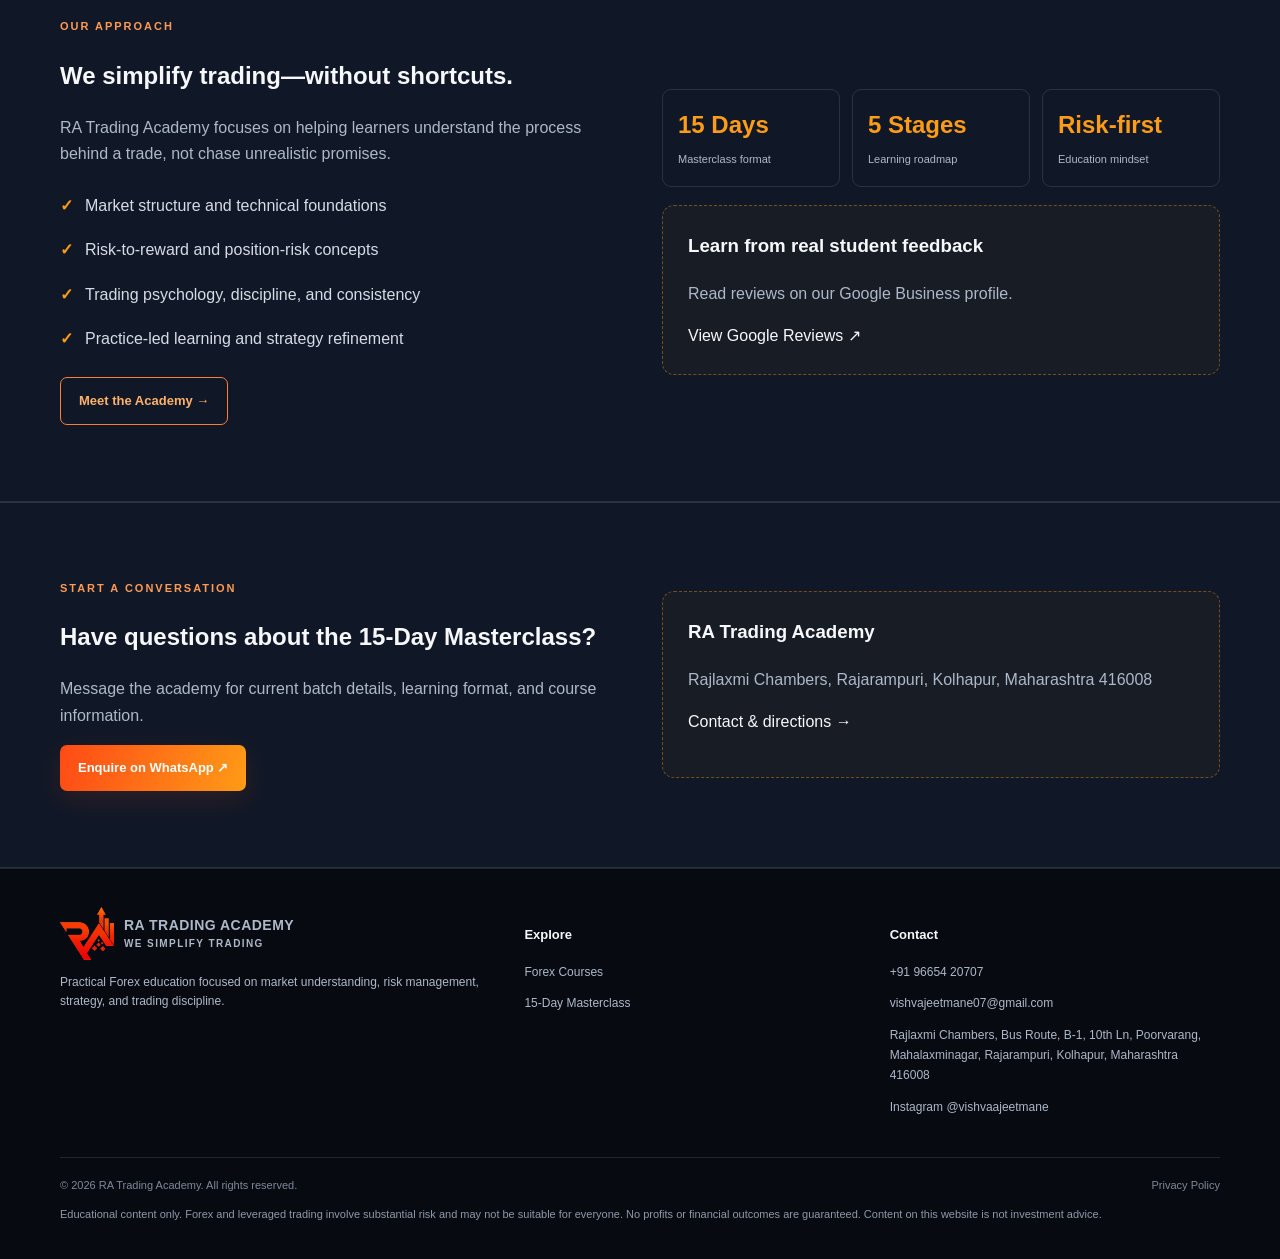
==== commit 338d27ea: "Add files via upload" ====
--- a/index.html
+++ b/index.html
@@ -10,30 +10,26 @@
 <a class="brand" href="index.html"><img src="assets/ra-logo.png" alt="RA Trading Academy logo"><span>RA TRADING ACADEMY<small>WE SIMPLIFY TRADING</small></span></a>
 <button class="menu-btn" aria-label="Open navigation" aria-expanded="false">☰</button>
 <nav>
-<a href="index.html">Home</a><a href="about.html">About</a><a href="courses.html">Courses</a><a href="beginner-course.html">Beginner</a><a href="advanced-mentorship.html">Mentorship</a><a href="reviews.html">Reviews</a><a href="contact.html">Contact</a>
+<a href="index.html">Home</a><a href="about.html">About</a><a href="courses.html">Courses</a><a href="reviews.html">Reviews</a><a href="contact.html">Contact</a>
 </nav><a class="nav-cta" href="https://wa.me/919665420707?text=Hi%20RA%20Trading%20Academy%2C%20I%27m%20interested%20in%20your%20courses." target="_blank" rel="noopener">Enquire on WhatsApp ↗</a>
 </div></header>
 
 <main><section class="hero"><div class="wrap hero-grid"><div>
 <div class="eyebrow">Forex education · Kolhapur & online</div><h1>Learn the market.<br><em>Build your edge.</em></h1>
 <p>Structured Forex trading education for beginners and developing traders—covering market basics, technical analysis, strategy, risk management, and trading psychology.</p>
-<div class="actions"><a class="btn" href="beginner-course.html">Explore 15-Day Masterclass →</a><a class="btn secondary" href="https://wa.me/919665420707?text=Hi%2C%20I%27d%20like%20course%20details." target="_blank" rel="noopener">Talk to an Advisor</a></div>
+<div class="actions"><a class="btn" href="15-day-masterclass.html">Explore 15-Day Masterclass →</a><a class="btn secondary" href="https://wa.me/919665420707?text=Hi%2C%20I%27d%20like%20course%20details." target="_blank" rel="noopener">Talk to an Advisor</a></div>
 <div class="trust-row"><span>✓ Practical learning</span><span>✓ Risk-first approach</span><span>✓ Beginner-friendly</span></div>
 </div><div class="hero-card"><img src="assets/15-day-masterclass.jpg" alt="RA Trading Academy 15-day trading masterclass course poster"></div></div></section>
-<section><div class="wrap"><div class="section-head"><div class="eyebrow">Choose your learning path</div><h2>Build knowledge, one step at a time.</h2><p>Whether you're starting from zero or refining your approach, explore learning options designed around process and discipline.</p></div>
-<div class="cards">
-<div class="card"><div class="icon">01 /</div><h3>Beginner Forex Course</h3><p>Understand currency markets, trading terminology, chart basics, and how to approach risk before placing trades.</p><a class="text-link" href="beginner-course.html">View 15-day curriculum →</a></div>
-<div class="card"><div class="icon">02 /</div><h3>Advanced Mentorship</h3><p>Build on your foundations with structured strategy development, market review, and disciplined execution.</p><a class="text-link" href="advanced-mentorship.html">Explore mentorship →</a></div>
-
-</div></div></section>
+<section><div class="wrap"><div class="section-head"><div class="eyebrow">Our featured program</div><h2>One complete journey—from basics to advanced.</h2><p>RA Trading Academy currently offers one focused 15-Day Trading Masterclass, designed to take learners from foundational concepts through technical analysis, live market setup, risk management, and guided practice.</p></div>
+<div class="cards"><div class="card"><div class="icon">15 DAYS / ONE JOURNEY</div><h3>15-Day Trading Masterclass</h3><p>A structured, beginner-friendly program that progresses from the basics to advanced concepts. No separate beginner-only or advanced-only course is currently offered.</p><a class="text-link" href="15-day-masterclass.html">Explore the full curriculum →</a></div></div></div></section>
 <section class="band"><div class="wrap split"><div><div class="eyebrow">Our approach</div><h2>We simplify trading—without shortcuts.</h2><p class="muted">RA Trading Academy focuses on helping learners understand the process behind a trade, not chase unrealistic promises.</p><ul class="checklist"><li>Market structure and technical foundations</li><li>Risk-to-reward and position-risk concepts</li><li>Trading psychology, discipline, and consistency</li><li>Practice-led learning and strategy refinement</li></ul><a class="btn secondary" href="about.html">Meet the Academy →</a></div>
 <div><div class="stat-grid"><div class="stat"><strong>15 Days</strong><span>Masterclass format</span></div><div class="stat"><strong>5 Stages</strong><span>Learning roadmap</span></div><div class="stat"><strong>Risk-first</strong><span>Education mindset</span></div></div><div class="review-note" style="margin-top:18px"><h3>Learn from real student feedback</h3><p class="muted">Read reviews on our Google Business profile.</p><a class="text-link" href="https://share.google/qx6wqi4s95EcHeoCE" target="_blank" rel="noopener">View Google Reviews ↗</a></div></div></div></section>
-<section><div class="wrap split"><div><img src="assets/15-day-masterclass.jpg" alt="15-day RA Trading Academy course outline" style="border-radius:12px;max-height:640px;object-fit:cover;object-position:top"></div><div><div class="eyebrow">Featured program</div><h2>15-Day Trading Masterclass</h2><p class="muted">A guided journey from market foundations to practice and building your own trading plan.</p><ul class="checklist"><li>Days 1–3: Foundation</li><li>Days 4–6: Technical analysis</li><li>Days 7–9: Live market setup</li><li>Days 10–12: Risk & psychology</li><li>Days 13–15: Practice & mastery</li></ul><a class="btn" href="beginner-course.html">See full curriculum →</a></div></div></section>
-<section class="band"><div class="wrap split"><div><div class="eyebrow">Start a conversation</div><h2>Have questions about the right course?</h2><p class="muted">Message the academy for current batch details, learning format, and course information.</p><a class="btn" href="https://wa.me/919665420707?text=Hi%20RA%20Trading%20Academy%2C%20please%20share%20the%20current%20batch%20details." target="_blank" rel="noopener">Enquire on WhatsApp ↗</a></div><div class="review-note"><h3>RA Trading Academy</h3><p class="muted">Rajlaxmi Chambers, Rajarampuri, Kolhapur, Maharashtra 416008</p><p><a class="text-link" href="contact.html">Contact & directions →</a></p></div></div></section></main>
+
+<section class="band"><div class="wrap split"><div><div class="eyebrow">Start a conversation</div><h2>Have questions about the 15-Day Masterclass?</h2><p class="muted">Message the academy for current batch details, learning format, and course information.</p><a class="btn" href="https://wa.me/919665420707?text=Hi%20RA%20Trading%20Academy%2C%20please%20share%20the%20current%20batch%20details." target="_blank" rel="noopener">Enquire on WhatsApp ↗</a></div><div class="review-note"><h3>RA Trading Academy</h3><p class="muted">Rajlaxmi Chambers, Rajarampuri, Kolhapur, Maharashtra 416008</p><p><a class="text-link" href="contact.html">Contact & directions →</a></p></div></div></section></main>
 
 <footer><div class="wrap"><div class="footer-grid">
 <div><a class="brand" href="index.html"><img src="assets/ra-logo.png" alt=""><span>RA TRADING ACADEMY<small>WE SIMPLIFY TRADING</small></span></a><p>Practical Forex education focused on market understanding, risk management, strategy, and trading discipline.</p></div>
-<div><h4>Explore</h4><p><a href="courses.html">Forex Courses</a></p><p><a href="beginner-course.html">15-Day Masterclass</a></p><p><a href="advanced-mentorship.html">Advanced Mentorship</a></p></div>
+<div><h4>Explore</h4><p><a href="courses.html">Forex Courses</a></p><p><a href="15-day-masterclass.html">15-Day Masterclass</a></p></div>
 <div><h4>Contact</h4><p><a href="tel:+919665420707">+91 96654 20707</a></p><p><a href="mailto:vishvajeetmane07@gmail.com">vishvajeetmane07@gmail.com</a></p><p>Rajlaxmi Chambers, Bus Route, B-1, 10th Ln, Poorvarang, Mahalaxminagar, Rajarampuri, Kolhapur, Maharashtra 416008</p><p><a href="https://www.instagram.com/vishvaajeetmane/" target="_blank" rel="noopener">Instagram @vishvaajeetmane</a></p></div>
 </div><div class="copyright"><span>© 2026 RA Trading Academy. All rights reserved.</span><a href="privacy.html">Privacy Policy</a></div>
 <p class="disclaimer">Educational content only. Forex and leveraged trading involve substantial risk and may not be suitable for everyone. No profits or financial outcomes are guaranteed. Content on this website is not investment advice.</p>
